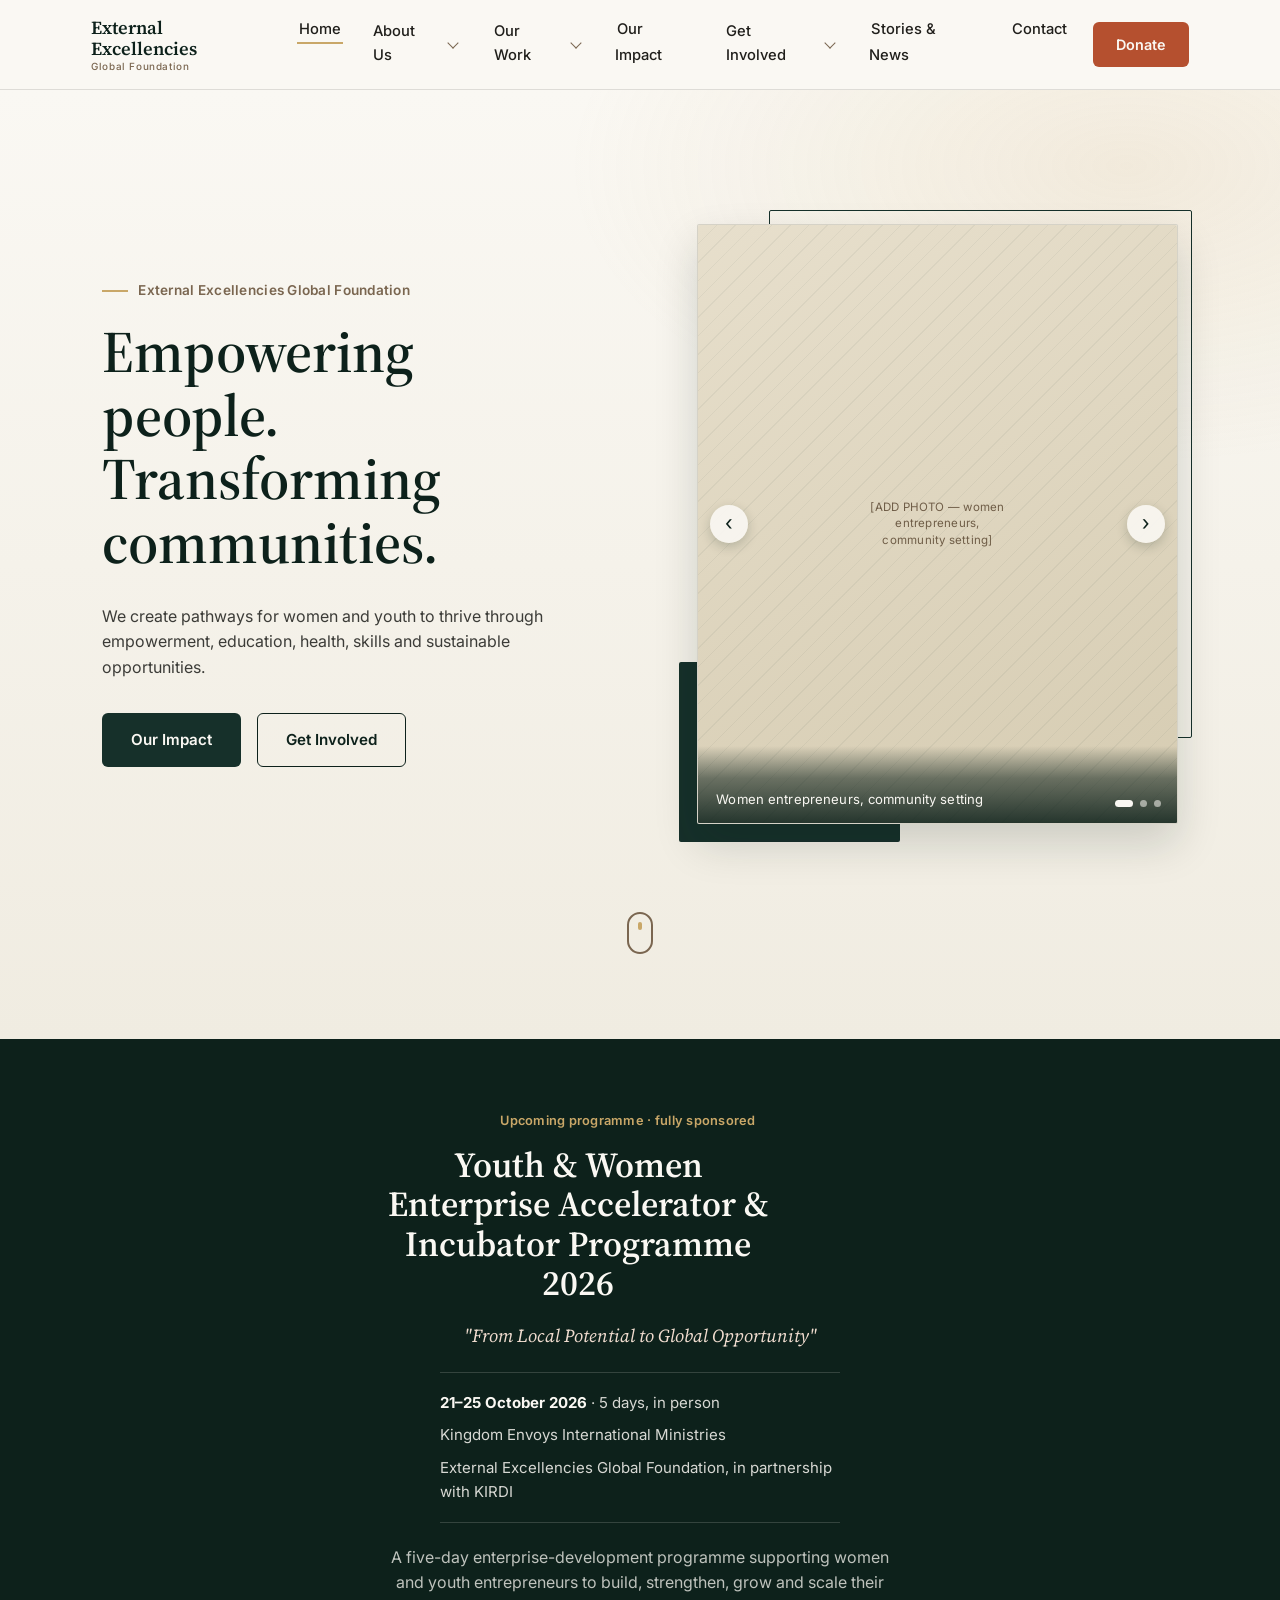
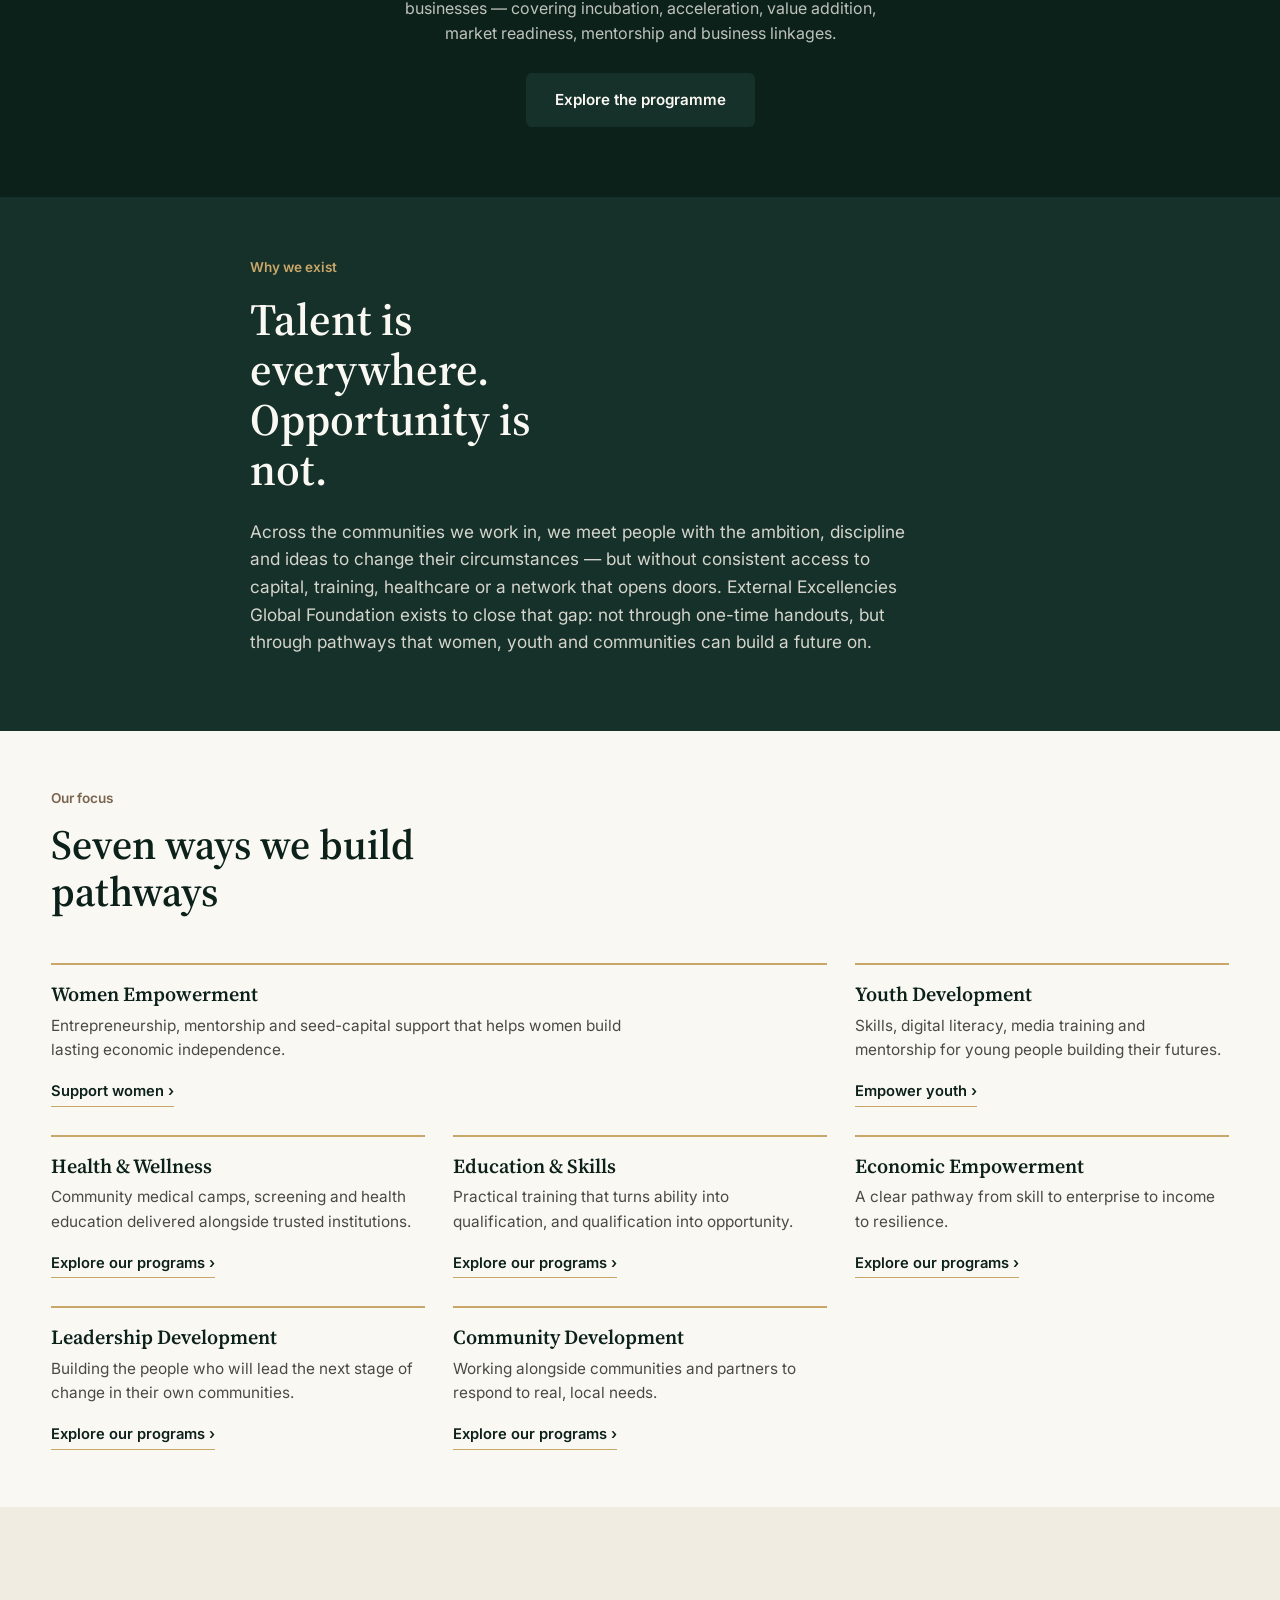
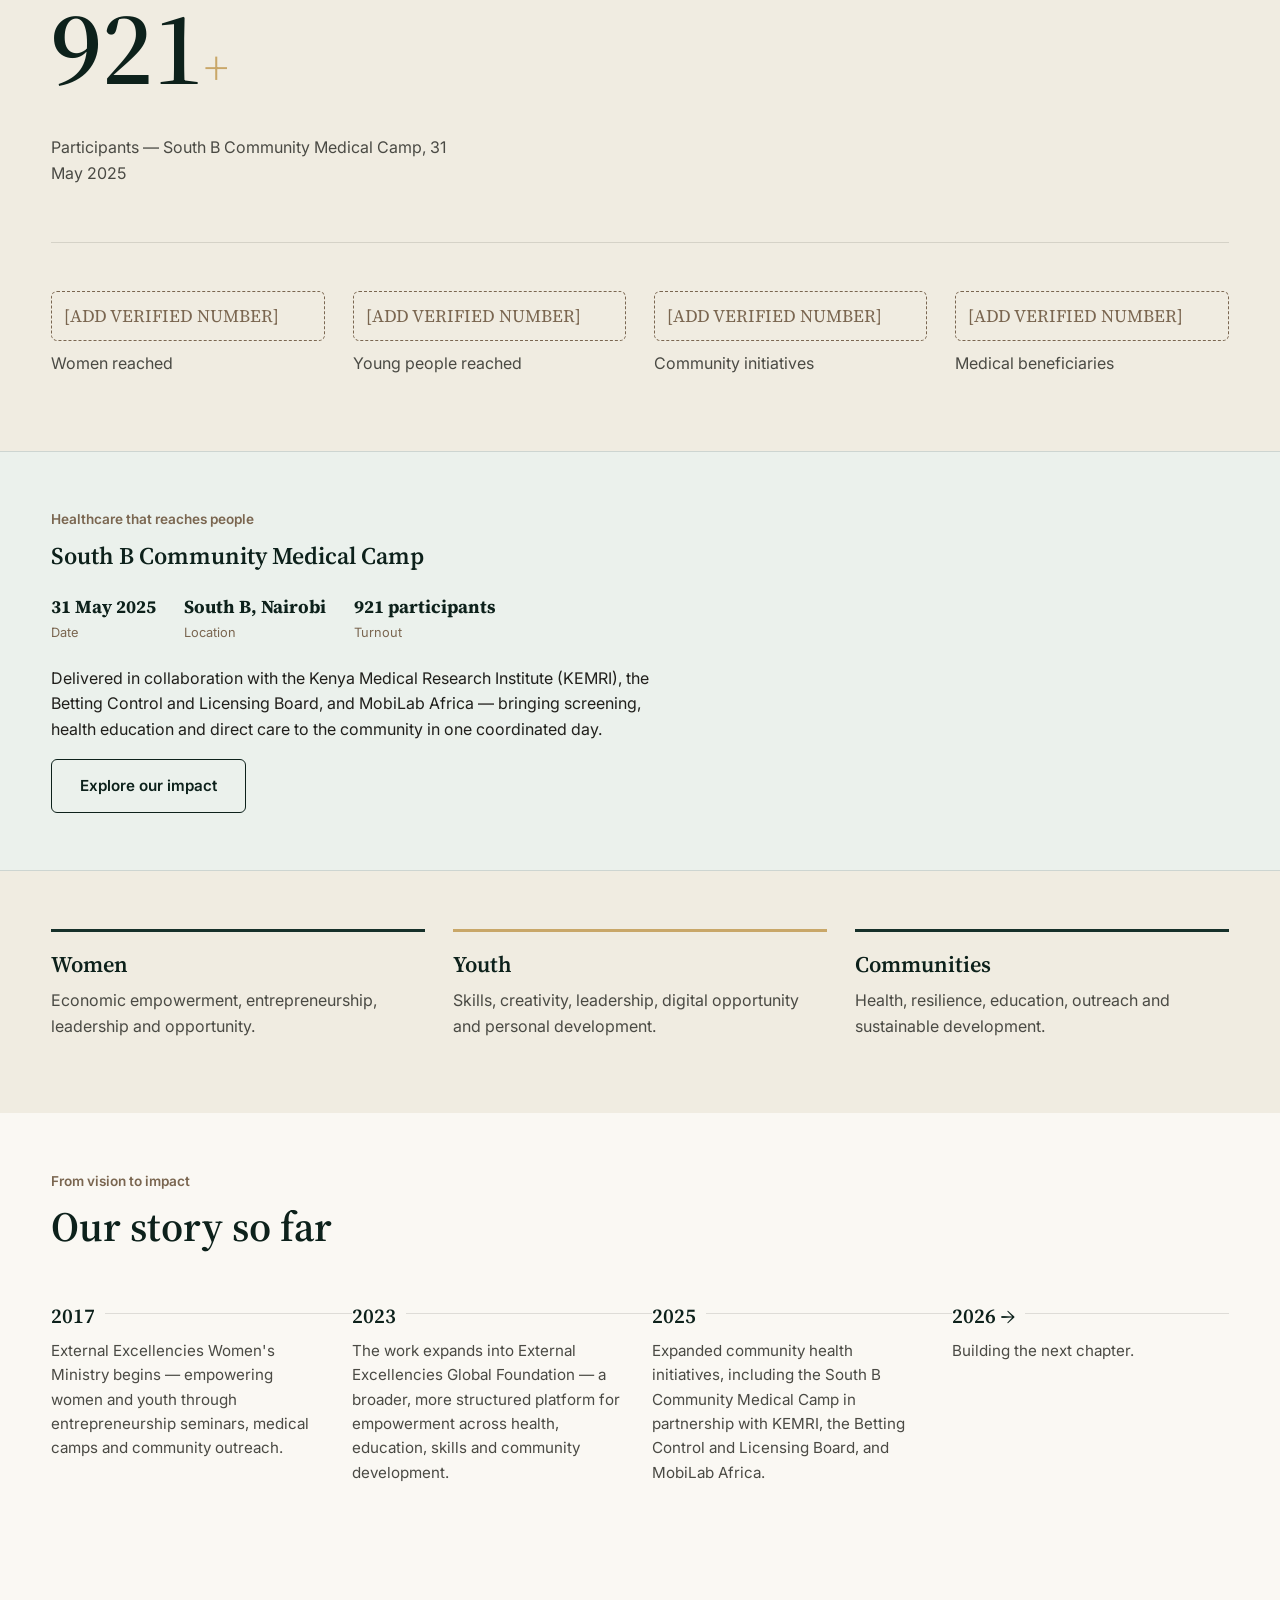
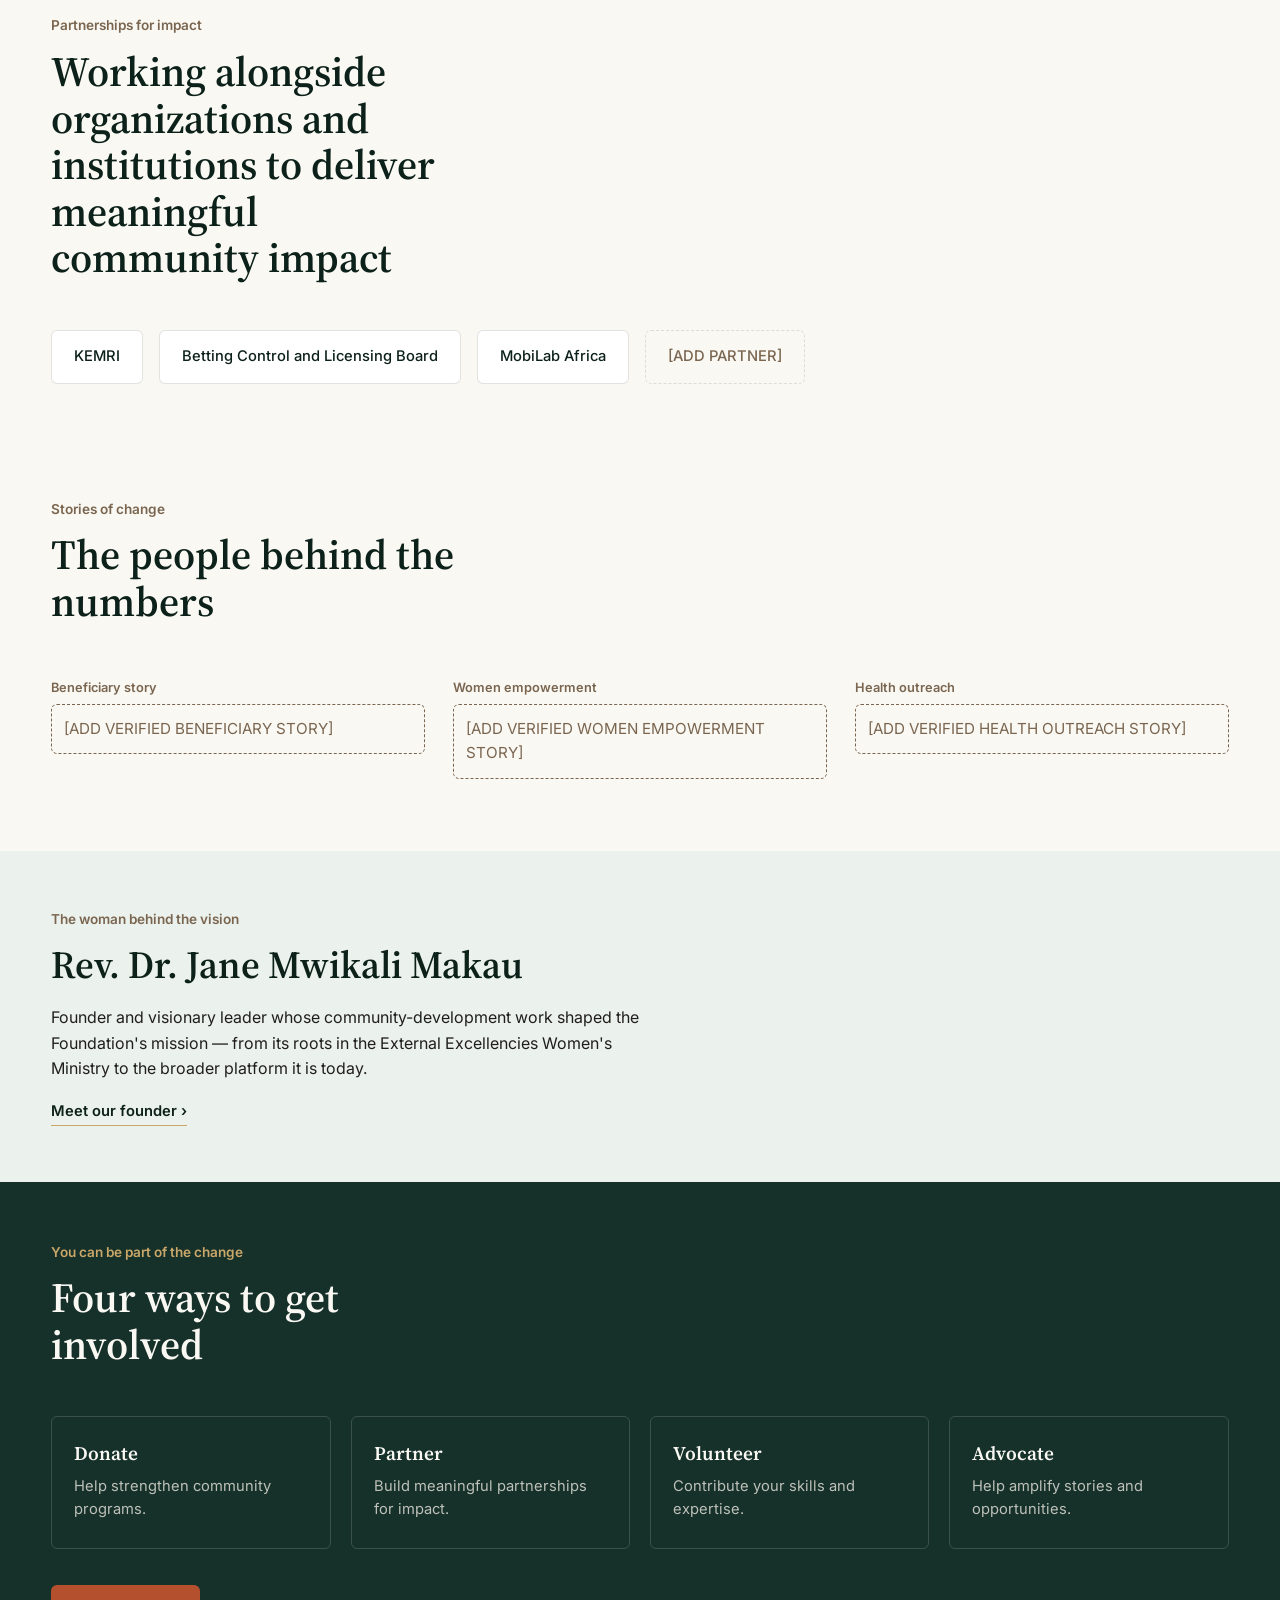
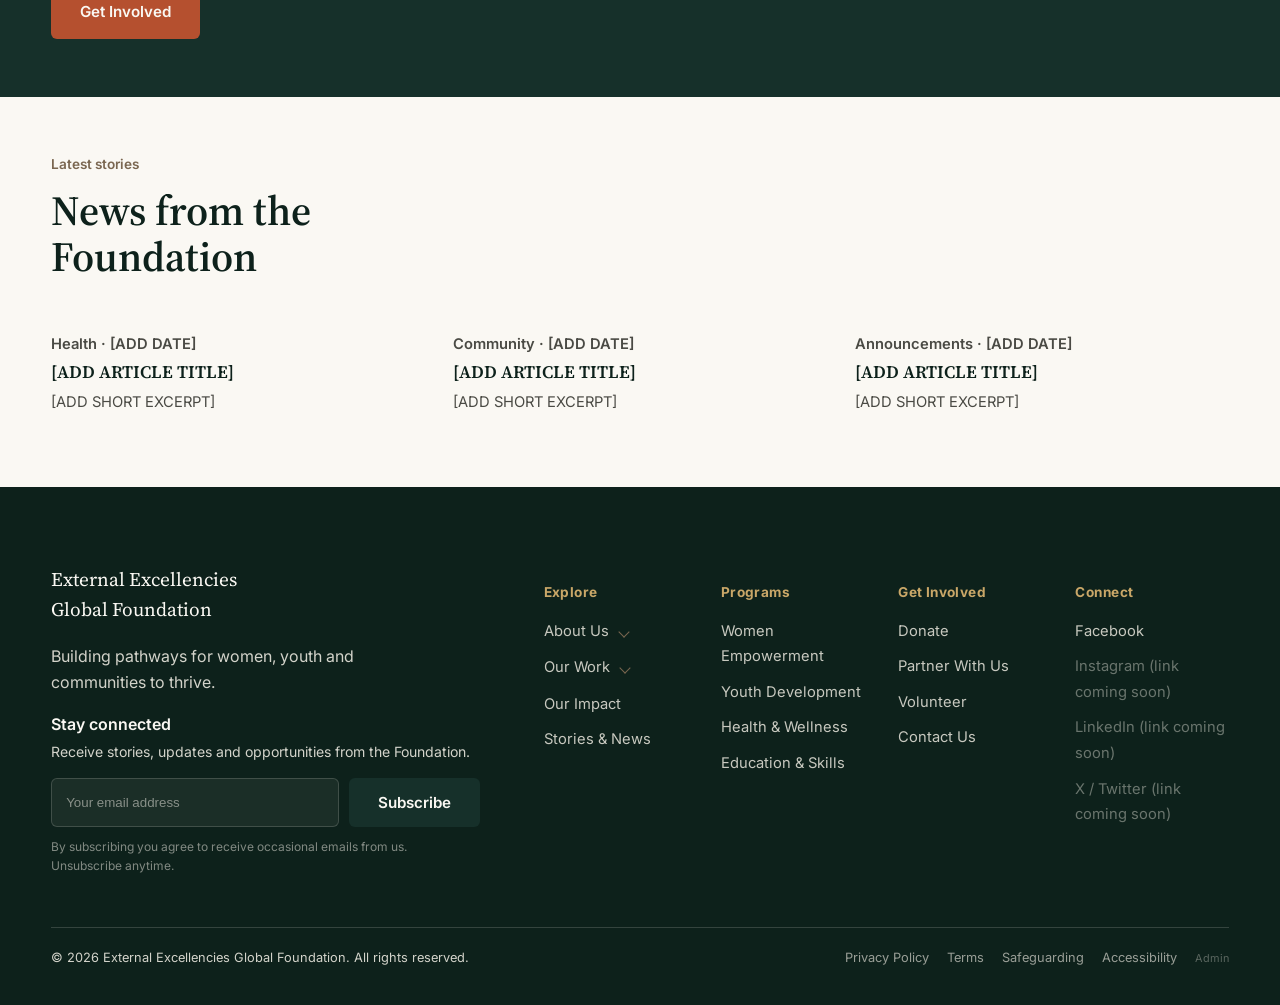
==== index.html @ 09fe23e2 "Add files via upload" ====
<!DOCTYPE html>
<html lang="en">
<head>
<meta charset="UTF-8">
<meta name="viewport" content="width=device-width, initial-scale=1.0">
<title>External Excellencies Global Foundation | Empowering Women, Youth &amp; Communities</title>
<meta name="description" content="External Excellencies Global Foundation creates pathways for women and youth to thrive through empowerment, education, health, skills and sustainable opportunities.">

<!-- Open Graph -->
<meta property="og:title" content="External Excellencies Global Foundation">
<meta property="og:description" content="Empowering women and youth. Transforming communities.">
<meta property="og:type" content="website">

<link rel="preconnect" href="https://fonts.googleapis.com">
<link rel="preconnect" href="https://fonts.gstatic.com" crossorigin>
<link href="https://fonts.googleapis.com/css2?family=Source+Serif+4:opsz,wght@8..60,400;8..60,500;8..60,600;8..60,700&family=Inter:wght@400;500;600&display=swap" rel="stylesheet">
<link rel="stylesheet" href="style.css">
</head>
<body>

<a class="skip-link" href="#main">Skip to content</a>

<!-- ============ HEADER ============ -->
<header class="site-header" id="site-header">
  <div class="header-inner">
    <a href="index.html" class="logo">External Excellencies<span>Global Foundation</span></a>

    <nav class="main-nav" id="main-nav" aria-label="Primary">
      <ul>
        <li><a href="index.html" class="active">Home</a></li>
        <li class="has-dropdown">
          <a href="about.html">About Us</a>
          <button class="dropdown-toggle" aria-expanded="false" aria-label="Show About Us submenu"><span></span></button>
          <ul class="dropdown-menu">
            <li><a href="about.html#story">Our Story</a></li>
            <li><a href="about.html#values">Our Values</a></li>
            <li><a href="about.html#founder">Meet the Founder</a></li>
          </ul>
        </li>
        <li class="has-dropdown">
          <a href="our-work.html">Our Work</a>
          <button class="dropdown-toggle" aria-expanded="false" aria-label="Show Our Work submenu"><span></span></button>
          <ul class="dropdown-menu">
            <li><a href="our-work.html#accelerator">Youth &amp; Women Accelerator 2026</a></li>
            <li><a href="our-work.html#women">Women's Empowerment</a></li>
            <li><a href="our-work.html#youth">Youth Development</a></li>
            <li><a href="our-work.html#health">Health</a></li>
            <li><a href="our-work.html#education">Education</a></li>
            <li><a href="our-work.html#economic">Economic Empowerment</a></li>
            <li><a href="our-work.html#leadership">Leadership</a></li>
            <li><a href="our-work.html#community">Community</a></li>
          </ul>
        </li>
        <li><a href="impact.html">Our Impact</a></li>
        <li class="has-dropdown">
          <a href="get-involved.html">Get Involved</a>
          <button class="dropdown-toggle" aria-expanded="false" aria-label="Show Get Involved submenu"><span></span></button>
          <ul class="dropdown-menu">
            <li><a href="get-involved.html#donate">Donate</a></li>
            <li><a href="get-involved.html#partner">Partner</a></li>
            <li><a href="get-involved.html#volunteer">Volunteer</a></li>
            <li><a href="get-involved.html#support-program">Support a Program</a></li>
            <li><a href="get-involved.html#advocate">Advocate</a></li>
          </ul>
        </li>
        <li><a href="stories.html">Stories &amp; News</a></li>
        <li><a href="contact.html">Contact</a></li>
      </ul>
    </nav>

    <div class="header-actions">
      <a href="get-involved.html#donate" class="btn btn-donate">Donate</a>
      <button class="nav-toggle" id="nav-toggle" aria-expanded="false" aria-controls="main-nav" aria-label="Open menu">
        <span></span><span></span><span></span>
      </button>
    </div>
  </div>
</header>

<main id="main">

  <!-- ============ HERO ============ -->
  <section class="hero">
    <div class="hero-inner">
      <div class="hero-copy">
        <p class="hero-kicker">External Excellencies Global Foundation</p>
        <h1>Empowering people.<br>Transforming communities.</h1>
        <p class="hero-lede">We create pathways for women and youth to thrive through empowerment, education, health, skills and sustainable opportunities.</p>
        <div class="hero-actions">
          <a href="impact.html" class="btn btn-primary">Our Impact</a>
          <a href="get-involved.html" class="btn btn-outline">Get Involved</a>
        </div>
      </div>
      <div class="hero-visual">
        <div class="hero-carousel" id="hero-carousel" aria-roledescription="carousel" aria-label="Photos from our work">
          <div class="hero-carousel-track" id="hero-carousel-track">
            <div class="hero-slide is-active">
              <div class="visual-block ph-photo" data-slot="slider-1">
                <span class="ph-label">[ADD PHOTO — women entrepreneurs, community setting]</span>
              </div>
              <p class="hero-slide-caption">Women entrepreneurs, community setting</p>
            </div>
            <div class="hero-slide">
              <div class="visual-block ph-photo" data-slot="slider-2">
                <span class="ph-label">[ADD PHOTO — youth skills training]</span>
              </div>
              <p class="hero-slide-caption">Youth skills training</p>
            </div>
            <div class="hero-slide">
              <div class="visual-block ph-photo" data-slot="slider-3">
                <span class="ph-label">[ADD PHOTO — health outreach]</span>
              </div>
              <p class="hero-slide-caption">Community health outreach</p>
            </div>
          </div>
          <button class="hero-carousel-nav prev" id="hero-prev" aria-label="Previous photo">&#8249;</button>
          <button class="hero-carousel-nav next" id="hero-next" aria-label="Next photo">&#8250;</button>
          <div class="hero-carousel-dots" id="hero-dots"></div>
        </div>
        <div class="visual-accent" aria-hidden="true"></div>
      </div>
    </div>
    <button class="scroll-cue" id="scroll-cue" aria-label="Scroll to next section">
      <span></span>
    </button>
  </section>

  <!-- ============ FEATURED UPCOMING PROGRAMME ============ -->
  <section class="featured-programme">
    <div class="featured-programme-inner">
      <div class="featured-programme-media ph-photo" data-slot="accelerator-hero"><span class="ph-label">[ADD OFFICIAL PROGRAMME GRAPHIC — Youth &amp; Women Enterprise Accelerator &amp; Incubator Programme 2026]</span></div>
      <div class="featured-programme-copy">
        <p class="featured-programme-tag">Upcoming programme &middot; fully sponsored</p>
        <h2>Youth &amp; Women Enterprise Accelerator &amp; Incubator Programme 2026</h2>
        <p class="featured-programme-line">"From Local Potential to Global Opportunity"</p>
        <ul class="featured-programme-facts">
          <li><strong>21–25 October 2026</strong> &middot; 5 days, in person</li>
          <li>Kingdom Envoys International Ministries</li>
          <li>External Excellencies Global Foundation, in partnership with KIRDI</li>
        </ul>
        <p>A five-day enterprise-development programme supporting women and youth entrepreneurs to build, strengthen, grow and scale their businesses — covering incubation, acceleration, value addition, market readiness, mentorship and business linkages.</p>
        <a href="our-work.html#accelerator" class="btn btn-primary">Explore the programme</a>
      </div>
    </div>
  </section>

  <!-- ============ BELIEF STATEMENT ============ -->
  <section class="belief wave-top">
    <div class="belief-inner">
      <p class="belief-eyebrow">Why we exist</p>
      <h2>Talent is everywhere. Opportunity is not.</h2>
      <p class="belief-body">Across the communities we work in, we meet people with the ambition, discipline and ideas to change their circumstances — but without consistent access to capital, training, healthcare or a network that opens doors. External Excellencies Global Foundation exists to close that gap: not through one-time handouts, but through pathways that women, youth and communities can build a future on.</p>
    </div>
  </section>

  <!-- ============ OUR FOCUS ============ -->
  <section class="focus" id="focus">
    <div class="section-head">
      <p class="section-eyebrow">Our focus</p>
      <h2>Seven ways we build pathways</h2>
    </div>

    <div class="focus-grid">
      <article class="focus-card focus-card--lg">
        <div class="focus-media ph-photo" data-slot="programme-women"><span class="ph-label">[ADD PHOTO]</span></div>
        <h3>Women Empowerment</h3>
        <p>Entrepreneurship, mentorship and seed-capital support that helps women build lasting economic independence.</p>
        <a href="our-work.html#women" class="focus-link">Support women <span>&rsaquo;</span></a>
      </article>

      <article class="focus-card">
        <div class="focus-media ph-photo" data-slot="programme-youth"><span class="ph-label">[ADD PHOTO]</span></div>
        <h3>Youth Development</h3>
        <p>Skills, digital literacy, media training and mentorship for young people building their futures.</p>
        <a href="our-work.html#youth" class="focus-link">Empower youth <span>&rsaquo;</span></a>
      </article>

      <article class="focus-card">
        <div class="focus-media ph-photo" data-slot="programme-health"><span class="ph-label">[ADD PHOTO]</span></div>
        <h3>Health &amp; Wellness</h3>
        <p>Community medical camps, screening and health education delivered alongside trusted institutions.</p>
        <a href="our-work.html#health" class="focus-link">Explore our programs <span>&rsaquo;</span></a>
      </article>

      <article class="focus-card">
        <div class="focus-media ph-photo" data-slot="programme-education"><span class="ph-label">[ADD PHOTO]</span></div>
        <h3>Education &amp; Skills</h3>
        <p>Practical training that turns ability into qualification, and qualification into opportunity.</p>
        <a href="our-work.html#education" class="focus-link">Explore our programs <span>&rsaquo;</span></a>
      </article>

      <article class="focus-card">
        <div class="focus-media ph-photo" data-slot="programme-economic"><span class="ph-label">[ADD PHOTO]</span></div>
        <h3>Economic Empowerment</h3>
        <p>A clear pathway from skill to enterprise to income to resilience.</p>
        <a href="our-work.html#economic" class="focus-link">Explore our programs <span>&rsaquo;</span></a>
      </article>

      <article class="focus-card">
        <div class="focus-media ph-photo" data-slot="programme-leadership"><span class="ph-label">[ADD PHOTO]</span></div>
        <h3>Leadership Development</h3>
        <p>Building the people who will lead the next stage of change in their own communities.</p>
        <a href="our-work.html#leadership" class="focus-link">Explore our programs <span>&rsaquo;</span></a>
      </article>

      <article class="focus-card">
        <div class="focus-media ph-photo" data-slot="programme-community"><span class="ph-label">[ADD PHOTO]</span></div>
        <h3>Community Development</h3>
        <p>Working alongside communities and partners to respond to real, local needs.</p>
        <a href="our-work.html#community" class="focus-link">Explore our programs <span>&rsaquo;</span></a>
      </article>
    </div>
  </section>

  <!-- ============ IMPACT AT A GLANCE ============ -->
  <section class="impact-glance">
    <div class="impact-inner">
      <div class="impact-stat impact-stat--verified">
        <span class="stat-number" data-count="921">0</span><span class="stat-plus">+</span>
        <p class="stat-label">Participants — South B Community Medical Camp, 31 May 2025</p>
      </div>
      <div class="impact-grid">
        <div class="impact-stat">
          <span class="stat-placeholder">[ADD VERIFIED NUMBER]</span>
          <p class="stat-label">Women reached</p>
        </div>
        <div class="impact-stat">
          <span class="stat-placeholder">[ADD VERIFIED NUMBER]</span>
          <p class="stat-label">Young people reached</p>
        </div>
        <div class="impact-stat">
          <span class="stat-placeholder">[ADD VERIFIED NUMBER]</span>
          <p class="stat-label">Community initiatives</p>
        </div>
        <div class="impact-stat">
          <span class="stat-placeholder">[ADD VERIFIED NUMBER]</span>
          <p class="stat-label">Medical beneficiaries</p>
        </div>
      </div>
    </div>
  </section>

  <!-- ============ HEALTHCARE FEATURE ============ -->
  <section class="health-feature">
    <div class="health-inner">
      <div class="health-media ph-photo" data-slot="feature-health"><span class="ph-label">[ADD PHOTO — South B medical camp]</span></div>
      <div class="health-copy">
        <p class="section-eyebrow">Healthcare that reaches people</p>
        <h2>South B Community Medical Camp</h2>
        <ul class="health-facts">
          <li><strong>31 May 2025</strong><span>Date</span></li>
          <li><strong>South B, Nairobi</strong><span>Location</span></li>
          <li><strong>921 participants</strong><span>Turnout</span></li>
        </ul>
        <p>Delivered in collaboration with the Kenya Medical Research Institute (KEMRI), the Betting Control and Licensing Board, and MobiLab Africa — bringing screening, health education and direct care to the community in one coordinated day.</p>
        <a href="impact.html" class="btn btn-outline">Explore our impact</a>
      </div>
    </div>
  </section>

  <!-- ============ WOMEN / YOUTH / COMMUNITIES ============ -->
  <section class="pillars">
    <div class="pillars-grid">
      <div class="pillar">
        <h3>Women</h3>
        <p>Economic empowerment, entrepreneurship, leadership and opportunity.</p>
      </div>
      <div class="pillar">
        <h3>Youth</h3>
        <p>Skills, creativity, leadership, digital opportunity and personal development.</p>
      </div>
      <div class="pillar">
        <h3>Communities</h3>
        <p>Health, resilience, education, outreach and sustainable development.</p>
      </div>
    </div>
  </section>

  <!-- ============ TIMELINE ============ -->
  <section class="timeline" id="timeline">
    <div class="section-head">
      <p class="section-eyebrow">From vision to impact</p>
      <h2>Our story so far</h2>
    </div>
    <ol class="timeline-list">
      <li>
        <span class="timeline-year">2017</span>
        <p>External Excellencies Women's Ministry begins — empowering women and youth through entrepreneurship seminars, medical camps and community outreach.</p>
      </li>
      <li>
        <span class="timeline-year">2023</span>
        <p>The work expands into External Excellencies Global Foundation — a broader, more structured platform for empowerment across health, education, skills and community development.</p>
      </li>
      <li>
        <span class="timeline-year">2025</span>
        <p>Expanded community health initiatives, including the South B Community Medical Camp in partnership with KEMRI, the Betting Control and Licensing Board, and MobiLab Africa.</p>
      </li>
      <li>
        <span class="timeline-year">2026 &rarr;</span>
        <p>Building the next chapter.</p>
      </li>
    </ol>
  </section>

  <!-- ============ PARTNERSHIPS ============ -->
  <section class="partners">
    <div class="section-head">
      <p class="section-eyebrow">Partnerships for impact</p>
      <h2>Working alongside organizations and institutions to deliver meaningful community impact</h2>
    </div>
    <div class="partners-row">
      <div class="partner-chip">KEMRI</div>
      <div class="partner-chip">Betting Control and Licensing Board</div>
      <div class="partner-chip">MobiLab Africa</div>
      <div class="partner-chip partner-chip--ghost">[ADD PARTNER]</div>
    </div>
  </section>

  <!-- ============ STORIES OF CHANGE ============ -->
  <section class="stories-of-change">
    <div class="section-head">
      <p class="section-eyebrow">Stories of change</p>
      <h2>The people behind the numbers</h2>
    </div>
    <div class="stories-grid">
      <article class="story-card">
        <div class="story-media ph-photo" data-slot="story-1"><span class="ph-label">[ADD PHOTO]</span></div>
        <p class="story-tag">Beneficiary story</p>
        <p class="story-placeholder">[ADD VERIFIED BENEFICIARY STORY]</p>
      </article>
      <article class="story-card">
        <div class="story-media ph-photo" data-slot="story-2"><span class="ph-label">[ADD PHOTO]</span></div>
        <p class="story-tag">Women empowerment</p>
        <p class="story-placeholder">[ADD VERIFIED WOMEN EMPOWERMENT STORY]</p>
      </article>
      <article class="story-card">
        <div class="story-media ph-photo" data-slot="story-3"><span class="ph-label">[ADD PHOTO]</span></div>
        <p class="story-tag">Health outreach</p>
        <p class="story-placeholder">[ADD VERIFIED HEALTH OUTREACH STORY]</p>
      </article>
    </div>
  </section>

  <!-- ============ FOUNDER ============ -->
  <section class="founder">
    <div class="founder-inner">
      <div class="founder-media ph-photo" data-slot="founder"><span class="ph-label">[ADD PHOTO — Rev. Dr. Jane Mwikali Makau]</span></div>
      <div class="founder-copy">
        <p class="section-eyebrow">The woman behind the vision</p>
        <h2>Rev. Dr. Jane Mwikali Makau</h2>
        <p>Founder and visionary leader whose community-development work shaped the Foundation's mission — from its roots in the External Excellencies Women's Ministry to the broader platform it is today.</p>
        <a href="about.html#founder" class="focus-link">Meet our founder <span>&rsaquo;</span></a>
      </div>
    </div>
  </section>

  <!-- ============ GET INVOLVED ============ -->
  <section class="get-involved wave-top">
    <div class="section-head section-head--light">
      <p class="section-eyebrow">You can be part of the change</p>
      <h2>Four ways to get involved</h2>
    </div>
    <div class="involved-grid">
      <a href="get-involved.html#donate" class="involved-card">
        <h3>Donate</h3>
        <p>Help strengthen community programs.</p>
      </a>
      <a href="get-involved.html#partner" class="involved-card">
        <h3>Partner</h3>
        <p>Build meaningful partnerships for impact.</p>
      </a>
      <a href="get-involved.html#volunteer" class="involved-card">
        <h3>Volunteer</h3>
        <p>Contribute your skills and expertise.</p>
      </a>
      <a href="get-involved.html#advocate" class="involved-card">
        <h3>Advocate</h3>
        <p>Help amplify stories and opportunities.</p>
      </a>
    </div>
    <div class="involved-cta">
      <a href="get-involved.html" class="btn btn-primary btn-on-dark">Get Involved</a>
    </div>
  </section>

  <!-- ============ LATEST STORIES ============ -->
  <section class="latest-stories">
    <div class="section-head">
      <p class="section-eyebrow">Latest stories</p>
      <h2>News from the Foundation</h2>
    </div>
    <div class="latest-grid">
      <article class="latest-card">
        <div class="latest-media ph-photo" data-slot="news-1"><span class="ph-label">[ADD PHOTO]</span></div>
        <p class="latest-meta">Health &middot; [ADD DATE]</p>
        <h3>[ADD ARTICLE TITLE]</h3>
        <p>[ADD SHORT EXCERPT]</p>
      </article>
      <article class="latest-card">
        <div class="latest-media ph-photo" data-slot="news-2"><span class="ph-label">[ADD PHOTO]</span></div>
        <p class="latest-meta">Community &middot; [ADD DATE]</p>
        <h3>[ADD ARTICLE TITLE]</h3>
        <p>[ADD SHORT EXCERPT]</p>
      </article>
      <article class="latest-card">
        <div class="latest-media ph-photo" data-slot="news-3"><span class="ph-label">[ADD PHOTO]</span></div>
        <p class="latest-meta">Announcements &middot; [ADD DATE]</p>
        <h3>[ADD ARTICLE TITLE]</h3>
        <p>[ADD SHORT EXCERPT]</p>
      </article>
    </div>
  </section>

</main>

<!-- ============ FOOTER ============ -->
<footer class="site-footer">
  <div class="footer-top">
    <div class="footer-brand">
      <p class="footer-name">External Excellencies<br>Global Foundation</p>
      <p class="footer-mission">Building pathways for women, youth and communities to thrive.</p>
      <form class="newsletter-form" action="#" method="post">
        <label for="newsletter-email">Stay connected</label>
        <p class="newsletter-sub">Receive stories, updates and opportunities from the Foundation.</p>
        <div class="newsletter-row">
          <input type="email" id="newsletter-email" name="email" placeholder="Your email address" required>
          <button type="submit" class="btn btn-primary">Subscribe</button>
        </div>
        <p class="newsletter-consent">By subscribing you agree to receive occasional emails from us. Unsubscribe anytime.</p>
      </form>
    </div>

    <div class="footer-cols">
      <div class="footer-col">
        <h4>Explore</h4>
        <ul>
          <li class="has-dropdown">
          <a href="about.html">About Us</a>
          <button class="dropdown-toggle" aria-expanded="false" aria-label="Show About Us submenu"><span></span></button>
          <ul class="dropdown-menu">
            <li><a href="about.html#story">Our Story</a></li>
            <li><a href="about.html#values">Our Values</a></li>
            <li><a href="about.html#founder">Meet the Founder</a></li>
          </ul>
        </li>
          <li class="has-dropdown">
          <a href="our-work.html">Our Work</a>
          <button class="dropdown-toggle" aria-expanded="false" aria-label="Show Our Work submenu"><span></span></button>
          <ul class="dropdown-menu">
            <li><a href="our-work.html#accelerator">Youth &amp; Women Accelerator 2026</a></li>
            <li><a href="our-work.html#women">Women's Empowerment</a></li>
            <li><a href="our-work.html#youth">Youth Development</a></li>
            <li><a href="our-work.html#health">Health</a></li>
            <li><a href="our-work.html#education">Education</a></li>
            <li><a href="our-work.html#economic">Economic Empowerment</a></li>
            <li><a href="our-work.html#leadership">Leadership</a></li>
            <li><a href="our-work.html#community">Community</a></li>
          </ul>
        </li>
          <li><a href="impact.html">Our Impact</a></li>
          <li><a href="stories.html">Stories &amp; News</a></li>
        </ul>
      </div>
      <div class="footer-col">
        <h4>Programs</h4>
        <ul>
          <li><a href="our-work.html#women">Women Empowerment</a></li>
          <li><a href="our-work.html#youth">Youth Development</a></li>
          <li><a href="our-work.html#health">Health &amp; Wellness</a></li>
          <li><a href="our-work.html#education">Education &amp; Skills</a></li>
        </ul>
      </div>
      <div class="footer-col">
        <h4>Get Involved</h4>
        <ul>
          <li><a href="get-involved.html#donate">Donate</a></li>
          <li><a href="get-involved.html#partner">Partner With Us</a></li>
          <li><a href="get-involved.html#volunteer">Volunteer</a></li>
          <li><a href="contact.html">Contact Us</a></li>
        </ul>
      </div>
      <div class="footer-col">
        <h4>Connect</h4>
        <ul class="footer-social">
          <li><a href="https://www.facebook.com/p/External-Excellencies-Global-Foundation-61575571245237/" target="_blank" rel="noopener">Facebook</a></li>
          <li><span class="social-soon">Instagram (link coming soon)</span></li>
          <li><span class="social-soon">LinkedIn (link coming soon)</span></li>
          <li><span class="social-soon">X / Twitter (link coming soon)</span></li>
        </ul>
      </div>
    </div>
  </div>

  <div class="footer-bottom">
    <p>&copy; <span id="year"></span> External Excellencies Global Foundation. All rights reserved.</p>
    <ul>
      <li><a href="privacy.html">Privacy Policy</a></li>
      <li><a href="terms.html">Terms</a></li>
      <li><a href="safeguarding.html">Safeguarding</a></li>
      <li><a href="accessibility.html">Accessibility</a></li>
      <li><a href="admin/" class="footer-admin-link">Admin</a></li>
    </ul>
  </div>
</footer>

<script src="main.js"></script>
<script src="site-images.js"></script>
</body>
</html>
---- style.css ----
/* =====================================================
   EXTERNAL EXCELLENCIES GLOBAL FOUNDATION — BRAND SYSTEM
   ===================================================== */

:root {
  /* Color — forest anchors the brand; clay is the warm counterweight so the
     palette doesn't collapse into one tan/yellow family; gold is now a thin
     metallic accent used sparingly, not a fill color. */
  --forest: #16302A;
  --forest-deep: #0D211B;
  --forest-mid: #234A40;
  --clay: #B5502F;
  --clay-deep: #8F3D22;
  --clay-soft: #F0DCCF;
  --forest-tint: #EBF1EC;
  --forest-tint-line: rgba(22, 48, 42, 0.14);
  --ivory: #FAF8F3;
  --ivory-soft: #F0ECE1;
  --gold: #C9A768;
  --sand: #7A6650;
  --charcoal: #201F1B;
  --line: rgba(32, 31, 27, 0.13);
  --line-on-dark: rgba(250, 248, 243, 0.16);

  /* Type */
  --font-display: "Source Serif 4", Georgia, "Times New Roman", serif;
  --font-body: "Inter", -apple-system, BlinkMacSystemFont, sans-serif;

  /* Layout */
  --max: 1200px;
  --gutter: clamp(20px, 4vw, 56px);
  --radius: 6px;
}

*, *::before, *::after { box-sizing: border-box; }

html { scroll-behavior: smooth; }
@media (prefers-reduced-motion: reduce) {
  html { scroll-behavior: auto; }
  * { animation-duration: 0.001ms !important; animation-iteration-count: 1 !important; transition-duration: 0.001ms !important; }
}

body {
  margin: 0;
  font-family: var(--font-body);
  color: var(--charcoal);
  background: var(--ivory);
  line-height: 1.6;
  -webkit-font-smoothing: antialiased;
}

h1, h2, h3 {
  font-family: var(--font-display);
  font-weight: 600;
  line-height: 1.12;
  margin: 0 0 0.5em;
  color: var(--forest-deep);
}

p { margin: 0 0 1em; max-width: 62ch; }

a { color: inherit; }

ul { list-style: none; margin: 0; padding: 0; }
ol { list-style: none; margin: 0; padding: 0; }

img, svg { max-width: 100%; display: block; }

button { font-family: inherit; cursor: pointer; }

.skip-link {
  position: absolute;
  left: -9999px;
  top: 0;
  background: var(--forest);
  color: var(--ivory);
  padding: 12px 20px;
  z-index: 200;
}
.skip-link:focus { left: 12px; top: 12px; }

:focus-visible {
  outline: 2px solid var(--gold);
  outline-offset: 3px;
}

/* ============ BUTTONS ============ */
.btn {
  display: inline-flex;
  align-items: center;
  justify-content: center;
  font-family: var(--font-body);
  font-size: 0.95rem;
  font-weight: 600;
  padding: 14px 28px;
  border-radius: var(--radius);
  text-decoration: none;
  border: 1px solid transparent;
  transition: background-color 0.2s ease, color 0.2s ease, border-color 0.2s ease;
  white-space: nowrap;
}
.btn-primary {
  background: var(--forest);
  color: var(--ivory);
}
.btn-primary:hover { background: var(--forest-deep); }
.btn-on-dark.btn-primary {
  background: var(--clay);
  color: var(--ivory);
}
.btn-on-dark.btn-primary:hover { background: var(--clay-deep); }
.btn-outline {
  background: transparent;
  color: var(--forest-deep);
  border-color: var(--forest-deep);
}
.btn-outline:hover { background: var(--forest-deep); color: var(--ivory); }
.btn-outline.btn-on-dark {
  color: var(--ivory);
  border-color: var(--line-on-dark);
}
.btn-outline.btn-on-dark:hover { background: rgba(250,248,243,0.1); border-color: var(--ivory); }
.btn-donate {
  background: var(--clay);
  color: var(--ivory);
  padding: 10px 22px;
  font-size: 0.9rem;
}
.btn-donate:hover { background: var(--clay-deep); }
.btn-gold {
  background: var(--gold);
  color: var(--forest-deep);
}
.btn-gold:hover { background: #b8965a; }

/* ============ PLACEHOLDER MEDIA ============ */
.ph-photo {
  background:
    repeating-linear-gradient(135deg, rgba(22,48,42,0.06) 0 2px, transparent 2px 14px),
    linear-gradient(160deg, #DFD5BC, #C9BFA2);
  display: flex;
  align-items: center;
  justify-content: center;
  text-align: center;
  border: 1px dashed var(--sand);
}
.ph-label {
  font-family: var(--font-body);
  font-size: 0.75rem;
  letter-spacing: 0.02em;
  color: var(--sand);
  padding: 12px;
  max-width: 22ch;
}
img.ph-photo {
  width: 100%;
  height: 100%;
  object-fit: cover;
  display: block;
  border: none;
}

/* ============ HEADER ============ */
.site-header {
  position: sticky;
  top: 0;
  z-index: 100;
  background: var(--ivory);
  border-bottom: 1px solid var(--line);
}
.header-inner {
  max-width: var(--max);
  margin: 0 auto;
  padding: 16px var(--gutter);
  display: flex;
  align-items: center;
  justify-content: space-between;
  gap: 24px;
}
.logo {
  font-family: var(--font-display);
  font-size: 1.15rem;
  font-weight: 600;
  text-decoration: none;
  color: var(--forest-deep);
  line-height: 1.15;
  display: block;
}
.logo span { display: block; font-size: 0.62rem; font-family: var(--font-body); font-weight: 500; color: var(--sand); letter-spacing: 0.06em; margin-top: 2px; }

.main-nav ul { display: flex; gap: 28px; }
.main-nav a {
  text-decoration: none;
  font-size: 0.92rem;
  font-weight: 500;
  color: var(--charcoal);
  padding: 4px 2px;
  border-bottom: 2px solid transparent;
}
.main-nav a:hover, .main-nav a.active { border-bottom-color: var(--gold); }

/* ============ NAV DROPDOWNS ============ */
.main-nav li.has-dropdown {
  position: relative;
  display: flex;
  align-items: center;
  gap: 2px;
}
.dropdown-toggle {
  display: inline-flex;
  align-items: center;
  justify-content: center;
  width: 22px;
  height: 22px;
  padding: 0;
  margin: 0;
  background: none;
  border: none;
  border-radius: 50%;
}
.dropdown-toggle span {
  width: 8px;
  height: 8px;
  border-right: 1.5px solid var(--sand);
  border-bottom: 1.5px solid var(--sand);
  transform: rotate(45deg);
  transition: transform 0.2s ease, border-color 0.2s ease;
  margin-top: -3px;
}
.dropdown-toggle:hover span { border-color: var(--forest-deep); }
.has-dropdown.is-open .dropdown-toggle span { transform: rotate(225deg); margin-top: 3px; }

.dropdown-menu {
  position: absolute;
  top: calc(100% + 14px);
  left: -4px;
  min-width: 230px;
  background: var(--ivory);
  border: 1px solid var(--line);
  border-radius: var(--radius);
  box-shadow: 0 14px 32px rgba(13, 33, 27, 0.14);
  padding: 8px;
  display: flex;
  flex-direction: column;
  gap: 2px;
  opacity: 0;
  visibility: hidden;
  transform: translateY(-6px);
  transition: opacity 0.16s ease, transform 0.16s ease, visibility 0.16s;
  z-index: 50;
}
.has-dropdown.is-open .dropdown-menu,
.has-dropdown:hover .dropdown-menu,
.has-dropdown:focus-within .dropdown-menu {
  opacity: 1;
  visibility: visible;
  transform: translateY(0);
}
.dropdown-menu a {
  display: block;
  padding: 9px 12px;
  border-radius: 4px;
  border-bottom: none !important;
  font-size: 0.88rem;
  color: var(--charcoal);
}
.dropdown-menu a:hover { background: var(--ivory-soft); color: var(--forest-deep); }

.header-actions { display: flex; align-items: center; gap: 14px; }

/* ============ IN-PAGE JUMP NAV ============
   Shared by any page with a "jump to section" bar (Our Work, Get Involved,
   Stories & News) — defined once here so it can't silently go unstyled on
   a page that forgets to load a page-specific stylesheet. */
.program-jump {
  position: sticky;
  top: 65px;
  z-index: 40;
  background: var(--ivory-soft);
  border-top: 1px solid var(--line);
  border-bottom: 1px solid var(--line);
  padding: 14px var(--gutter);
  overflow-x: auto;
}
.program-jump ul { max-width: var(--max); margin: 0 auto; display: flex; gap: 22px; white-space: nowrap; }
.program-jump a { text-decoration: none; font-size: 0.85rem; font-weight: 600; color: var(--sand); }
.program-jump a:hover { color: var(--forest-deep); }

/* ============ DARK BAND ============
   A recurring full-bleed forest-green anchor block, dropped into every
   page so green reads as a real, present color site-wide — not just a
   header stripe and a few thin accents. */
.dark-band {
  background: var(--forest-deep);
  color: var(--ivory);
  text-align: center;
}
.dark-band-inner { max-width: 720px; margin: 0 auto; }
.dark-band .section-eyebrow { color: var(--gold); font-size: 0.85rem; font-weight: 600; letter-spacing: 0.04em; margin-bottom: 14px; }
.dark-band h2 { color: var(--ivory); font-size: clamp(1.6rem, 3.4vw, 2.3rem); max-width: 26ch; margin-left: auto; margin-right: auto; }
.dark-band p { color: rgba(250, 248, 243, 0.78); font-size: 1.02rem; margin: 14px auto 0; max-width: 52ch; }
.dark-band .btn { margin-top: 26px; }

.nav-toggle {
  display: none;
  flex-direction: column;
  gap: 5px;
  background: none;
  border: none;
  padding: 6px;
}
.nav-toggle span { width: 22px; height: 2px; background: var(--forest-deep); }

/* ============ HERO ============ */
.hero {
  position: relative;
  background:
    radial-gradient(900px 480px at 88% 8%, rgba(201,167,104,0.16), transparent 62%),
    linear-gradient(180deg, var(--ivory) 0%, var(--ivory-soft) 100%);
  overflow: hidden;
}
.hero-inner {
  max-width: var(--max);
  margin: 0 auto;
  padding: clamp(40px, 6vw, 76px) var(--gutter) clamp(48px, 7vw, 88px);
  display: grid;
  grid-template-columns: 1.05fr 0.95fr;
  gap: clamp(32px, 5vw, 64px);
  align-items: center;
}
.hero-copy { min-width: 0; }
.hero-kicker {
  font-size: 0.85rem;
  font-weight: 600;
  color: var(--sand);
  letter-spacing: 0.02em;
  margin-bottom: 18px;
  display: flex;
  align-items: center;
  gap: 10px;
}
.hero-kicker::before {
  content: "";
  width: 26px;
  height: 2px;
  background: var(--gold);
  flex: none;
}
.hero-copy h1 {
  font-size: clamp(2.2rem, 4.6vw, 3.7rem);
  line-height: 1.08;
  max-width: 16ch;
  text-wrap: balance;
}
.hero-lede {
  font-size: clamp(1rem, 1.2vw, 1.15rem);
  color: #3c3c38;
  max-width: 46ch;
  margin-top: 20px;
}
.hero-actions { display: flex; gap: 16px; flex-wrap: wrap; margin-top: 32px; }

/* z-index:0 makes .hero-visual its own stacking context, so the decorative
   frame and accent (z-index:-1) sit behind the photo but IN FRONT of the
   hero background instead of disappearing underneath it. */
.hero-visual { position: relative; z-index: 0; min-width: 0; }
.hero-visual::before {
  content: "";
  position: absolute;
  width: 88%;
  height: 88%;
  top: -14px;
  right: -14px;
  z-index: -1;
  border: 1px solid var(--forest);
  border-radius: 2px;
}
.visual-block.ph-photo {
  aspect-ratio: 4 / 5;
  border-radius: 2px;
  border: 1px solid var(--line);
  box-shadow: 0 20px 44px rgba(13, 33, 27, 0.16);
}
.visual-accent {
  position: absolute;
  width: 46%;
  height: 30%;
  background: var(--forest);
  bottom: -18px;
  left: -18px;
  z-index: -1;
  border-radius: 2px;
}

/* ============ HERO CAROUSEL ============ */
.hero-carousel {
  position: relative;
  overflow: hidden;
  border: 1px solid var(--line);
  box-shadow: 0 20px 44px rgba(13, 33, 27, 0.16);
  border-radius: 2px;
  background: var(--ivory-soft);
}
.hero-carousel-track { position: relative; display: grid; }
/* All slides stack in one grid cell, so the carousel height is stable and
   the caption/dots can never be pushed onto the text beside them. */
.hero-slide {
  grid-area: 1 / 1;
  position: relative;
  opacity: 0;
  visibility: hidden;
  transition: opacity 0.5s ease;
}
.hero-slide.is-active { opacity: 1; visibility: visible; }
.hero-slide .visual-block.ph-photo,
.hero-slide img.ph-photo,
.hero-slide .has-photo > img {
  border: none;
  box-shadow: none;
  margin: 0;
  width: 100%;
  height: auto;
  aspect-ratio: 4 / 5;
  object-fit: cover;
}
.hero-slide img.ph-photo,
.hero-slide .has-photo > img { display: block; }
/* Caption is an overlay INSIDE the photo with a scrim, and reserves room on
   the right for the dots — the two can no longer overlap each other or the
   copy column. */
.hero-slide-caption {
  position: absolute;
  left: 0;
  right: 0;
  bottom: 0;
  margin: 0;
  padding: 44px 104px 14px 18px;
  font-size: 0.82rem;
  line-height: 1.4;
  color: var(--ivory);
  background: linear-gradient(180deg, rgba(13,33,27,0) 0%, rgba(13,33,27,0.55) 42%, rgba(13,33,27,0.88) 100%);
  letter-spacing: 0.01em;
  display: -webkit-box;
  -webkit-line-clamp: 2;
  -webkit-box-orient: vertical;
  overflow: hidden;
}
.hero-carousel-nav {
  position: absolute;
  top: 50%;
  transform: translateY(-50%);
  width: 38px;
  height: 38px;
  border: none;
  border-radius: 50%;
  background: rgba(250, 248, 243, 0.9);
  color: var(--forest-deep);
  font-size: 1.3rem;
  line-height: 1;
  display: flex;
  align-items: center;
  justify-content: center;
  box-shadow: 0 4px 12px rgba(13,33,27,0.2);
  transition: background 0.2s ease, transform 0.2s ease;
}
.hero-carousel-nav:hover { background: var(--ivory); }
.hero-carousel-nav.prev { left: 12px; }
.hero-carousel-nav.next { right: 12px; }
.hero-carousel-nav.prev:hover { transform: translateY(-50%) translateX(-2px); }
.hero-carousel-nav.next:hover { transform: translateY(-50%) translateX(2px); }
.hero-carousel-dots {
  position: absolute;
  bottom: 16px;
  right: 16px;
  left: auto;
  display: flex;
  justify-content: flex-end;
  gap: 7px;
}
.hero-carousel-dots button {
  width: 7px;
  height: 7px;
  border-radius: 50%;
  border: none;
  background: rgba(250, 248, 243, 0.55);
  padding: 0;
  transition: width 0.25s ease, background 0.25s ease;
}
.hero-carousel-dots button.is-active { background: var(--ivory); width: 18px; border-radius: 4px; }

.scroll-cue {
  display: block;
  margin: 0 auto 28px;
  width: 26px;
  height: 42px;
  border: 2px solid var(--sand);
  border-radius: 20px;
  position: relative;
  background: none;
}
.scroll-cue span {
  position: absolute;
  top: 8px;
  left: 50%;
  transform: translateX(-50%);
  width: 4px;
  height: 8px;
  background: var(--gold);
  border-radius: 2px;
  animation: cue 1.8s ease-in-out infinite;
}
@keyframes cue {
  0%, 100% { opacity: 1; top: 8px; }
  50% { opacity: 0.3; top: 18px; }
}

/* ============ SECTION SCAFFOLDING ============ */
section { padding: clamp(32px, 4.5vw, 60px) var(--gutter); }
.section-head { max-width: var(--max); margin: 0 auto 48px; }
.section-head h2 { font-size: clamp(1.8rem, 3.4vw, 2.6rem); max-width: 20ch; }
.section-eyebrow {
  font-size: 0.85rem;
  font-weight: 600;
  color: var(--sand);
  margin-bottom: 12px;
}
.section-head--light .section-eyebrow { color: var(--gold); }
.section-head--light h2 { color: var(--ivory); }

/* ============ WAVE DIVIDER ============
   Used on any full-bleed dark (forest) section to soften the hard seam
   against the ivory section above it — a small recurring graphic motif
   rather than a flat color join. */
.wave-top { position: relative; }
.wave-top::before {
  content: "";
  position: absolute;
  top: -1px;
  left: 0;
  width: 100%;
  height: clamp(28px, 4vw, 56px);
  background-image: url("data:image/svg+xml,%3Csvg xmlns='http://www.w3.org/2000/svg' viewBox='0 0 1200 60' preserveAspectRatio='none'%3E%3Cpath d='M0 60 C 200 0, 400 0, 600 30 C 800 60, 1000 60, 1200 15 L1200 0 L0 0 Z' fill='%2316302A'/%3E%3C/svg%3E");
  background-size: 100% 100%;
  transform: translateY(-1px);
}

/* ============ BELIEF ============ */
.belief { background: var(--forest); color: var(--ivory); }
.belief-inner { max-width: 780px; margin: 0 auto; }
.belief-eyebrow { color: var(--gold); font-size: 0.85rem; font-weight: 600; margin-bottom: 16px; }
.belief h2 { color: var(--ivory); font-size: clamp(1.9rem, 4vw, 2.8rem); max-width: 16ch; }
.belief-body { color: rgba(246,242,233,0.85); font-size: 1.08rem; max-width: 60ch; }

/* ============ FOCUS GRID ============ */
.focus-grid {
  max-width: var(--max);
  margin: 0 auto;
  display: grid;
  grid-template-columns: repeat(3, 1fr);
  gap: 28px;
}
.focus-card--lg { grid-column: span 2; }
.focus-media { aspect-ratio: 16/10; margin-bottom: 18px; border-radius: var(--radius); }
.focus-card--lg .focus-media { aspect-ratio: 21/9; }
.focus-card h3 { font-size: 1.25rem; margin-bottom: 8px; }
.focus-card p { font-size: 0.96rem; color: #4a4a44; }
.focus-link {
  display: inline-flex;
  align-items: center;
  gap: 4px;
  font-weight: 600;
  font-size: 0.92rem;
  text-decoration: none;
  color: var(--forest-deep);
  border-bottom: 1px solid var(--gold);
  padding-bottom: 2px;
}
.focus-link span { transition: transform 0.2s ease; }
.focus-link:hover span { transform: translateX(3px); }

/* ============ IMPACT AT A GLANCE ============ */
.impact-glance { background: var(--ivory-soft); }
.impact-inner { max-width: var(--max); margin: 0 auto; }
.impact-stat--verified {
  text-align: left;
  margin-bottom: 48px;
  padding-bottom: 40px;
  border-bottom: 1px solid var(--line);
}
.stat-number { font-family: var(--font-display); font-size: clamp(3.5rem, 9vw, 6.5rem); font-weight: 600; color: var(--forest-deep); }
.stat-plus { font-family: var(--font-display); font-size: clamp(2rem, 5vw, 3rem); color: var(--gold); }
.stat-label { font-size: 1rem; color: #4a4a44; max-width: 40ch; margin-top: 4px; }
.impact-grid {
  display: grid;
  grid-template-columns: repeat(4, 1fr);
  gap: 28px;
}
.impact-grid .stat-placeholder {
  display: block;
  font-family: var(--font-display);
  font-size: 1.1rem;
  color: var(--sand);
  border: 1px dashed var(--sand);
  padding: 10px 12px;
  border-radius: var(--radius);
  margin-bottom: 10px;
}

/* ============ HEALTH FEATURE ============ */
.health-feature { background: var(--forest-tint); border-top: 1px solid var(--forest-tint-line); border-bottom: 1px solid var(--forest-tint-line); }
.health-inner {
  max-width: var(--max);
  margin: 0 auto;
  display: grid;
  grid-template-columns: 1fr 1fr;
  gap: clamp(32px, 5vw, 64px);
  align-items: center;
}
.health-media { aspect-ratio: 4/3; border-radius: var(--radius); }
.health-facts { display: flex; gap: 28px; margin: 22px 0; flex-wrap: wrap; }
.health-facts li { display: flex; flex-direction: column; gap: 2px; }
.health-facts strong { font-family: var(--font-display); font-size: 1.15rem; color: var(--forest-deep); }
.health-facts span { font-size: 0.8rem; color: var(--sand); }

/* ============ PILLARS ============ */
.pillars { background: var(--ivory-soft); }
.pillars-grid {
  max-width: var(--max);
  margin: 0 auto;
  display: grid;
  grid-template-columns: repeat(3, 1fr);
  gap: 28px;
}
.pillar { border-top: 3px solid var(--forest); padding-top: 20px; }
.pillar:nth-child(even) { border-top-color: var(--gold); }
.pillar h3 { font-size: 1.4rem; }
.pillar p { color: #4a4a44; }

/* ============ TIMELINE ============ */
.timeline-list {
  max-width: var(--max);
  margin: 0 auto;
  display: grid;
  grid-template-columns: repeat(4, 1fr);
  gap: 24px;
  position: relative;
}
.timeline-list::before {
  content: "";
  position: absolute;
  top: 14px;
  left: 0;
  right: 0;
  height: 1px;
  background: var(--line);
}
.timeline-list li { position: relative; padding-top: 40px; }
.timeline-year {
  position: absolute;
  top: 0;
  left: 0;
  font-family: var(--font-display);
  font-size: 1.3rem;
  font-weight: 600;
  color: var(--forest-deep);
  background: var(--ivory);
  padding-right: 10px;
}
.timeline-list p { font-size: 0.95rem; color: #4a4a44; }

/* ============ PARTNERS ============ */
.partners-row {
  max-width: var(--max);
  margin: 0 auto;
  display: flex;
  gap: 16px;
  flex-wrap: wrap;
}
.partner-chip {
  border: 1px solid var(--line);
  border-radius: var(--radius);
  padding: 14px 22px;
  font-size: 0.92rem;
  font-weight: 500;
  color: var(--forest-deep);
  background: #fff;
}
.partner-chip--ghost { color: var(--sand); border-style: dashed; background: transparent; }

/* ============ STORIES OF CHANGE ============ */
.stories-grid {
  max-width: var(--max);
  margin: 0 auto;
  display: grid;
  grid-template-columns: repeat(3, 1fr);
  gap: 28px;
}
.story-media { aspect-ratio: 4/3; border-radius: var(--radius); margin-bottom: 16px; }
.story-tag { font-size: 0.8rem; font-weight: 600; color: var(--sand); margin-bottom: 6px; }
.story-placeholder { font-size: 0.95rem; color: var(--sand); border: 1px dashed var(--sand); padding: 12px; border-radius: var(--radius); }

/* ============ FOUNDER ============ */
.founder { background: var(--forest-tint); }
.founder-inner {
  max-width: var(--max);
  margin: 0 auto;
  display: grid;
  grid-template-columns: 0.8fr 1.2fr;
  gap: clamp(32px, 5vw, 64px);
  align-items: center;
}
.founder-media { aspect-ratio: 3/4; border-radius: var(--radius); }
.founder-copy h2 { font-size: clamp(1.8rem, 3.4vw, 2.4rem); }

/* ============ GET INVOLVED ============ */
.get-involved { background: var(--forest); color: var(--ivory); }
.involved-grid {
  max-width: var(--max);
  margin: 0 auto;
  display: grid;
  grid-template-columns: repeat(4, 1fr);
  gap: 20px;
}
.involved-card {
  display: block;
  text-decoration: none;
  color: var(--ivory);
  border: 1px solid var(--line-on-dark);
  border-radius: var(--radius);
  padding: 26px 22px;
  transition: border-color 0.2s ease, background-color 0.2s ease;
}
.involved-card:hover { border-color: var(--forest); background: rgba(22,48,42,0.28); }
.involved-card h3 { color: var(--ivory); font-size: 1.2rem; }
.involved-card p { color: rgba(246,242,233,0.75); font-size: 0.92rem; margin: 0; }
.involved-cta { max-width: var(--max); margin: 36px auto 0; }

/* ============ LATEST STORIES ============ */
.latest-grid {
  max-width: var(--max);
  margin: 0 auto;
  display: grid;
  grid-template-columns: repeat(3, 1fr);
  gap: 28px;
}
.latest-media { aspect-ratio: 16/10; border-radius: var(--radius); margin-bottom: 14px; }
.latest-meta { font-size: 0.8rem; color: var(--sand); font-weight: 600; margin-bottom: 6px; }
.latest-card h3 { font-size: 1.1rem; }
.latest-card p { font-size: 0.92rem; color: #4a4a44; }

/* ============ FOOTER ============ */
.site-footer { background: var(--forest-deep); color: rgba(246,242,233,0.85); padding: clamp(48px, 6vw, 80px) var(--gutter) 24px; }
.footer-top {
  max-width: var(--max);
  margin: 0 auto;
  display: grid;
  grid-template-columns: 1fr 1.6fr;
  gap: clamp(32px, 5vw, 64px);
  padding-bottom: 40px;
  border-bottom: 1px solid var(--line-on-dark);
}
.footer-name { font-family: var(--font-display); color: var(--ivory); font-size: 1.2rem; }
.footer-mission { max-width: 34ch; }
.newsletter-form label { display: block; font-weight: 600; color: var(--ivory); margin-bottom: 4px; }
.newsletter-sub { font-size: 0.88rem; margin-bottom: 14px; }
.newsletter-row { display: flex; gap: 10px; flex-wrap: wrap; }
.newsletter-row input {
  flex: 1;
  min-width: 180px;
  padding: 12px 14px;
  border-radius: var(--radius);
  border: 1px solid var(--line-on-dark);
  background: rgba(246,242,233,0.06);
  color: var(--ivory);
}
.newsletter-row input::placeholder { color: rgba(246,242,233,0.5); }
.newsletter-consent { font-size: 0.75rem; margin-top: 10px; color: rgba(246,242,233,0.5); }

.footer-cols { display: grid; grid-template-columns: repeat(4, 1fr); gap: 24px; }
.footer-col h4 { font-family: var(--font-body); font-size: 0.85rem; letter-spacing: 0.03em; color: var(--gold); margin-bottom: 14px; }
.footer-col ul { display: flex; flex-direction: column; gap: 10px; }
.footer-col a { text-decoration: none; font-size: 0.92rem; color: rgba(246,242,233,0.8); }
.footer-col a:hover { color: var(--ivory); }
.social-soon { font-size: 0.92rem; color: rgba(246,242,233,0.4); cursor: default; }

.footer-bottom {
  max-width: var(--max);
  margin: 20px auto 0;
  display: flex;
  justify-content: space-between;
  flex-wrap: wrap;
  gap: 12px;
  font-size: 0.8rem;
}
.footer-bottom ul { display: flex; gap: 18px; flex-wrap: wrap; }
.footer-bottom a { text-decoration: none; color: rgba(246,242,233,0.6); }

/* ============ RESPONSIVE ============ */
@media (max-width: 980px) {
  .hero-inner { grid-template-columns: 1fr; }
  .hero-visual { order: -1; max-width: 420px; }
  .focus-grid { grid-template-columns: repeat(2, 1fr); }
  .focus-card--lg { grid-column: span 2; }
  .health-inner, .founder-inner { grid-template-columns: 1fr; }
  .founder-media { max-width: 320px; }
  .impact-grid { grid-template-columns: repeat(2, 1fr); }
  .timeline-list { grid-template-columns: repeat(2, 1fr); }
  .involved-grid { grid-template-columns: repeat(2, 1fr); }
  .footer-top { grid-template-columns: 1fr; }
  .footer-cols { grid-template-columns: repeat(2, 1fr); }
}

@media (max-width: 640px) {
  .main-nav {
    position: fixed;
    inset: 0 0 0 auto;
    width: min(80vw, 320px);
    background: var(--ivory);
    transform: translateX(100%);
    transition: transform 0.25s ease;
    padding: 90px 28px 28px;
    box-shadow: -8px 0 24px rgba(0,0,0,0.08);
    overflow-y: auto;
  }
  .main-nav.is-open { transform: translateX(0); }
  .main-nav ul { flex-direction: column; gap: 4px; }
  .main-nav li { border-bottom: 1px solid var(--line); }
  .main-nav > ul > li:last-child { border-bottom: none; }
  .main-nav a { display: block; padding: 14px 2px; border-bottom: none !important; }
  .nav-toggle { display: flex; }
  .header-actions .btn-donate { padding: 9px 16px; font-size: 0.82rem; }

  .main-nav li.has-dropdown { flex-wrap: wrap; }
  .main-nav li.has-dropdown > a { flex: 1; }
  .dropdown-toggle { width: 44px; height: 44px; }
  .dropdown-menu {
    position: static;
    width: 100%;
    max-height: 0;
    opacity: 1;
    visibility: visible;
    transform: none;
    border: none;
    box-shadow: none;
    padding: 0;
    overflow: hidden;
    transition: max-height 0.22s ease, padding 0.22s ease;
  }
  .has-dropdown.is-open .dropdown-menu { max-height: 400px; padding: 0 0 10px 14px; }
  .dropdown-menu a { padding: 11px 12px; font-size: 0.9rem; }

  .focus-grid, .stories-grid, .latest-grid { grid-template-columns: 1fr; }
  .focus-card--lg { grid-column: span 1; }
  .pillars-grid { grid-template-columns: 1fr; }
  .timeline-list { grid-template-columns: 1fr; }
  .timeline-list::before { display: none; }
  .involved-grid { grid-template-columns: 1fr; }
  .footer-cols { grid-template-columns: 1fr 1fr; }
  .impact-grid { grid-template-columns: 1fr 1fr; }
}

/* ============================================================
   REFINEMENTS — Sept 2026 pass
   Fixes: nav overlap at tablet widths, hero stacking on mobile,
   plus restrained visual polish (depth, focus, placeholders).
   ============================================================ */

/* --- Tablet nav ---------------------------------------------------------
   The old build only switched to the hamburger at 640px, so between roughly
   700px and 980px seven nav items + the Donate button ran into the logo.
   The menu panel now takes over at 1024px, where the row actually runs out. */
@media (max-width: 1024px) {
  .main-nav {
    position: fixed;
    inset: 0 0 0 auto;
    width: min(80vw, 340px);
    background: var(--ivory);
    transform: translateX(100%);
    transition: transform 0.25s ease;
    padding: 90px 28px 28px;
    box-shadow: -8px 0 24px rgba(0,0,0,0.08);
    overflow-y: auto;
    z-index: 120;
  }
  .main-nav.is-open { transform: translateX(0); }
  .main-nav ul { flex-direction: column; gap: 4px; }
  .main-nav li { border-bottom: 1px solid var(--line); }
  .main-nav > ul > li:last-child { border-bottom: none; }
  .main-nav a { display: block; padding: 14px 2px; border-bottom: none !important; }
  .nav-toggle { display: flex; }

  .main-nav li.has-dropdown { flex-wrap: wrap; }
  .main-nav li.has-dropdown > a { flex: 1; }
  .dropdown-toggle { width: 44px; height: 44px; }
  .dropdown-menu {
    position: static;
    width: 100%;
    max-height: 0;
    opacity: 1;
    visibility: visible;
    transform: none;
    border: none;
    box-shadow: none;
    padding: 0;
    overflow: hidden;
    transition: max-height 0.22s ease, padding 0.22s ease;
  }
  .has-dropdown.is-open .dropdown-menu { max-height: 420px; padding: 0 0 10px 14px; }
  .dropdown-menu a { padding: 11px 12px; font-size: 0.9rem; }
}

/* Dim the page behind the open menu panel so the two never read as one layer */
.nav-scrim {
  position: fixed;
  inset: 0;
  background: rgba(13, 33, 27, 0.42);
  opacity: 0;
  pointer-events: none;
  transition: opacity 0.25s ease;
  z-index: 110;
}
body.nav-open .nav-scrim { opacity: 1; pointer-events: auto; }
body.nav-open { overflow: hidden; }

/* --- Hero on small screens ---------------------------------------------
   Centre the photo when it stacks above the copy, and drop the decorative
   accent that used to poke out under the headline. */
@media (max-width: 980px) {
  /* width:100% matters — with only `margin-inline:auto` the grid item stops
     stretching and collapses to the width of its placeholder text. */
  .hero-visual { width: 100%; max-width: 420px; margin-inline: auto; }
  .hero-copy { text-align: left; }
  .hero-copy h1 { max-width: 20ch; }
}
@media (max-width: 640px) {
  .hero-visual::before,
  .visual-accent { display: none; }
  .hero-slide-caption { padding: 40px 92px 12px 14px; font-size: 0.76rem; }
  .hero-carousel-nav { width: 34px; height: 34px; }
  .scroll-cue { display: none; }
}

/* --- Placeholders ------------------------------------------------------
   Until real photography lands, an empty slot should look like a considered
   part of the design rather than a broken image. */
.ph-photo {
  position: relative;
  border: 1px solid var(--forest-tint-line);
  background:
    repeating-linear-gradient(135deg, rgba(22,48,42,0.05) 0 1px, transparent 1px 13px),
    linear-gradient(160deg, #E7DFCC 0%, #D6CCB2 100%);
}
.ph-label {
  font-size: 0.72rem;
  line-height: 1.45;
  color: #6f5d47;
  max-width: 24ch;
}

/* --- Depth and interaction --------------------------------------------- */
.focus-card,
.involved-card,
.story-card {
  transition: transform 0.25s ease, box-shadow 0.25s ease;
}
.focus-card:hover,
.involved-card:hover,
.story-card:hover {
  transform: translateY(-3px);
}
.btn { transition: background 0.2s ease, color 0.2s ease, border-color 0.2s ease; }

/* Keyboard focus that is visible on both the ivory and forest backgrounds */
a:focus-visible,
button:focus-visible,
summary:focus-visible,
input:focus-visible,
textarea:focus-visible,
select:focus-visible {
  outline: 2px solid var(--gold);
  outline-offset: 3px;
  border-radius: 2px;
}

/* --- Long-word safety --------------------------------------------------
   Stops long project titles and URLs from pushing a card wider than its
   column, which is the other way text ends up sitting on top of an image. */
h1, h2, h3, h4, p, li, summary, td, th { overflow-wrap: break-word; }

@media (prefers-reduced-motion: reduce) {
  .focus-card:hover,
  .involved-card:hover,
  .story-card:hover { transform: none; }
  .hero-slide { transition: none; }
}

/* --- Uploaded photos (filled from the /admin dashboard) ----------------- */
.has-photo { overflow: hidden; border: none; display: block; }
.has-photo > img { display: block; width: 100%; height: 100%; object-fit: cover; }
.slot-caption {
  font-size: 0.78rem;
  color: var(--sand);
  margin-top: 8px;
  line-height: 1.5;
  max-width: 48ch;
}

/* The closed menu panel sits off the right edge, which on very narrow phones
   added a sideways scrollbar to the whole page. `clip` removes that without
   turning <html> into a scroll container, so the sticky header still works.
   visibility also keeps the closed menu's links out of the tab order. */
html { overflow-x: clip; }
@media (max-width: 1024px) {
  .main-nav { visibility: hidden; transition: transform 0.25s ease, visibility 0s linear 0.25s; }
  .main-nav.is-open { visibility: visible; transition: transform 0.25s ease, visibility 0s; }
}

/* ============================================================
   REMOVED PHOTO FRAMES — how the page closes the gap
   ------------------------------------------------------------
   When a frame is deleted (because no photo was uploaded for it),
   site-images.js adds .media-removed to the band around it. These
   rules turn a two-column band back into one readable column
   instead of leaving half the row empty.
   ============================================================ */

/* Two-column bands: text takes the full width, and gets a comfortable
   measure rather than stretching to a 1200px line. */
.health-inner.media-removed,
.founder-inner.media-removed,
.founder-full-inner.media-removed,
.program-inner.media-removed {
  grid-template-columns: 1fr;
}
.health-inner.media-removed > *,
.founder-inner.media-removed > *,
.founder-full-inner.media-removed > *,
.program-inner.media-removed > * {
  max-width: 68ch;
}

/* Cards that were photo-on-top: the heading now leads, so it needs the
   breathing room the photo used to provide. */
.focus-card.media-removed,
.story-card.media-removed,
.impact-story-card.media-removed,
.latest-card.media-removed {
  padding-top: 4px;
}
.focus-card.media-removed { border-top: 2px solid var(--gold); padding-top: 18px; }
.story-card.media-removed h3,
.impact-story-card.media-removed h3,
.latest-card.media-removed h3 { margin-top: 0; }

/* Project photo groups size themselves to however many photos there are,
   so one photo reads as a deliberate single image and two read as a pair,
   instead of a three-across grid with holes in it. */
.project-gallery[data-count="1"] { grid-template-columns: minmax(0, 60%); }
.project-gallery[data-count="2"] { grid-template-columns: repeat(2, 1fr); }
.project-gallery[data-count="4"] { grid-template-columns: repeat(2, 1fr); }
.project-gallery[data-count="5"],
.project-gallery[data-count="6"] { grid-template-columns: repeat(3, 1fr); }
@media (max-width: 640px) {
  .project-gallery[data-count] { grid-template-columns: 1fr 1fr; }
  .project-gallery[data-count="1"] { grid-template-columns: 1fr; }
}

/* Uploaded photos fill their frame whatever shape it was cut to. */
.has-photo { overflow: hidden; border: none; }
.slot-img { display: block; width: 100%; height: 100%; object-fit: cover; }

/* Frames are hidden until the loader has decided their fate, so a removed
   frame never flashes on screen before it disappears. The slider is exempt
   — it always has frames. */
html:not(.photos-ready) .ph-photo:not(.hero-carousel .ph-photo) { visibility: hidden; }

/* A photo and its caption are one block, so a caption can never land in the
   next grid cell and push a two-column row out of alignment. */
.slot-figure { margin: 0; min-width: 0; display: block; }
.slot-figure > .slot-caption { margin-top: 8px; }

/* Admin link in the footer — small and out of the way on purpose */
.footer-admin-link {
  opacity: 0.55;
  font-size: 0.85em;
}
.footer-admin-link:hover { opacity: 1; }

/* ============ FEATURED UPCOMING PROGRAMME (homepage) ============ */
.featured-programme { background: var(--forest-deep); padding: clamp(40px, 6vw, 72px) var(--gutter); }
.featured-programme-inner {
  max-width: var(--max);
  margin: 0 auto;
  display: grid;
  grid-template-columns: 0.85fr 1.15fr;
  gap: clamp(28px, 4vw, 56px);
  align-items: center;
}
.featured-programme-media { aspect-ratio: 4/5; border-radius: var(--radius); border-color: var(--line-on-dark); }
.featured-programme-tag {
  font-size: 0.8rem; font-weight: 600; color: var(--gold);
  letter-spacing: 0.02em; margin-bottom: 14px;
}
.featured-programme-copy h2 { color: var(--ivory); font-size: clamp(1.6rem, 3vw, 2.2rem); max-width: 22ch; }
.featured-programme-line { font-family: var(--font-display); font-style: italic; color: var(--clay-soft); font-size: 1.15rem; margin-top: 10px; }
.featured-programme-facts {
  margin: 22px 0; padding: 18px 0; border-top: 1px solid var(--line-on-dark);
  border-bottom: 1px solid var(--line-on-dark); display: flex; flex-direction: column; gap: 8px;
}
.featured-programme-facts li { color: rgba(250,248,243,0.85); font-size: 0.94rem; list-style: none; }
.featured-programme-facts strong { color: var(--ivory); }
.featured-programme-copy > p:not([class]) { color: rgba(250,248,243,0.75); max-width: 52ch; margin-bottom: 26px; }

@media (max-width: 980px) {
  .featured-programme-inner { grid-template-columns: 1fr; }
  .featured-programme-media { max-width: 380px; margin: 0 auto; }
}

/* Featured programme banner and Accelerator hero, with their graphic removed */
.featured-programme-inner.media-removed,
.prog-hero-inner.media-removed { grid-template-columns: 1fr; text-align: center; }
.featured-programme-inner.media-removed .featured-programme-copy,
.prog-hero-inner.media-removed .prog-hero-copy { max-width: 60ch; margin: 0 auto; }
.featured-programme-inner.media-removed .featured-programme-facts,
.prog-hero-inner.media-removed .prog-hero-facts { text-align: left; max-width: 40ch; margin-left: auto; margin-right: auto; }
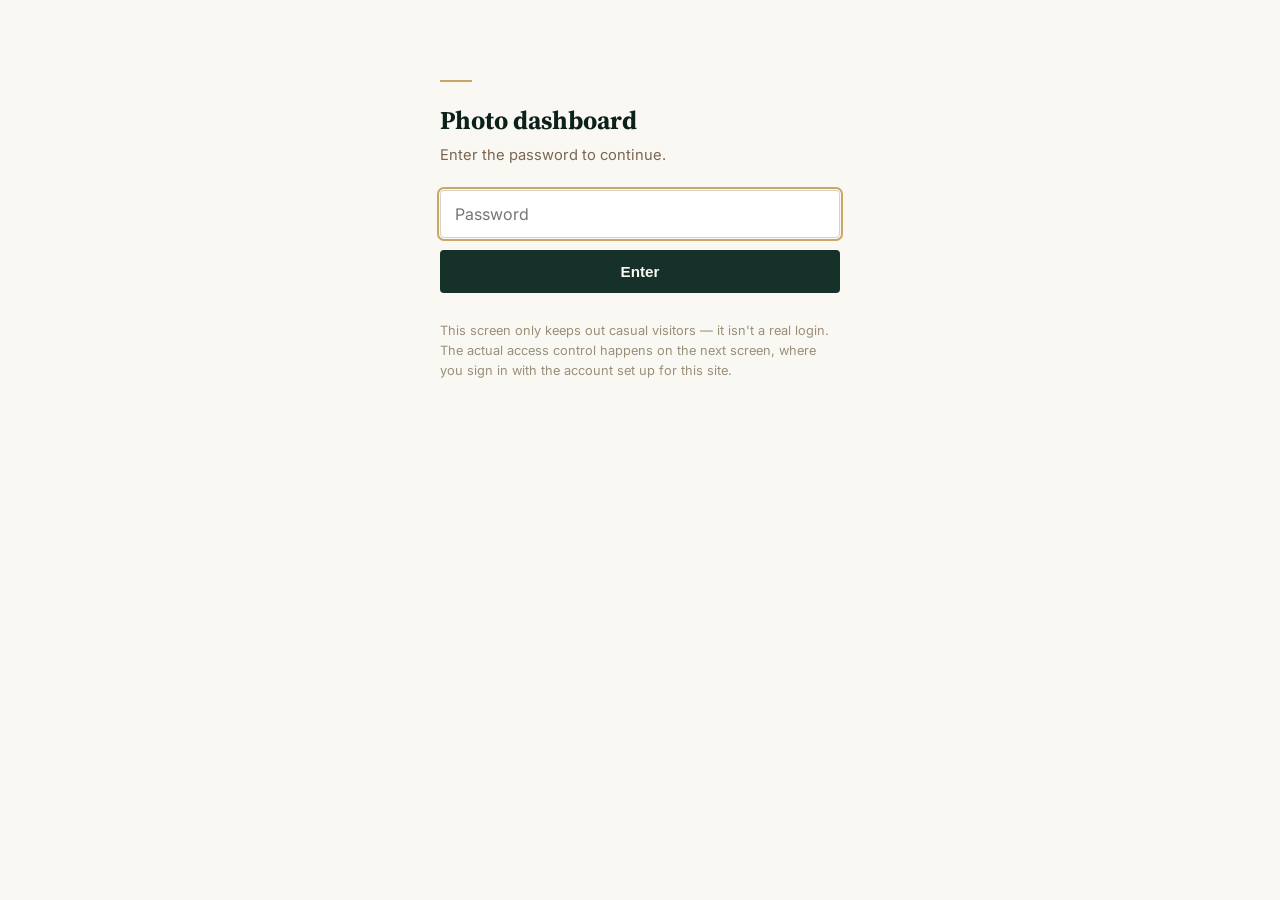
==== commit bf1ff01c: "Add files via upload" ====
--- a/index.html
+++ b/index.html
@@ -1,509 +1,136 @@
-<!DOCTYPE html>
+<!doctype html>
 <html lang="en">
 <head>
-<meta charset="UTF-8">
-<meta name="viewport" content="width=device-width, initial-scale=1.0">
-<title>External Excellencies Global Foundation | Empowering Women, Youth &amp; Communities</title>
-<meta name="description" content="External Excellencies Global Foundation creates pathways for women and youth to thrive through empowerment, education, health, skills and sustainable opportunities.">
-
-<!-- Open Graph -->
-<meta property="og:title" content="External Excellencies Global Foundation">
-<meta property="og:description" content="Empowering women and youth. Transforming communities.">
-<meta property="og:type" content="website">
-
+<meta charset="utf-8" />
+<meta name="viewport" content="width=device-width, initial-scale=1" />
+<meta name="robots" content="noindex, nofollow" />
+<title>Photo dashboard — External Excellencies Global Foundation</title>
 <link rel="preconnect" href="https://fonts.googleapis.com">
 <link rel="preconnect" href="https://fonts.gstatic.com" crossorigin>
-<link href="https://fonts.googleapis.com/css2?family=Source+Serif+4:opsz,wght@8..60,400;8..60,500;8..60,600;8..60,700&family=Inter:wght@400;500;600&display=swap" rel="stylesheet">
-<link rel="stylesheet" href="style.css">
+<link href="https://fonts.googleapis.com/css2?family=Source+Serif+4:opsz,wght@8..60,600&family=Inter:wght@400;500;600&display=swap" rel="stylesheet">
+<style>
+  :root { --forest:#16302A; --forest-deep:#0D211B; --ivory:#FAF8F3; --gold:#C9A768; --sand:#7A6650; --clay:#B5502F; }
+  body { margin:0; font-family:"Inter",-apple-system,BlinkMacSystemFont,sans-serif; background:var(--ivory); color:#201F1B; }
+  .rule { height:2px; width:32px; background:var(--gold); margin-bottom:20px; }
+
+  /* ---------- password gate ---------- */
+  #gate { max-width:400px; margin:0 auto; padding:80px 24px; }
+  #gate h1 { font-family:"Source Serif 4",Georgia,serif; font-size:1.6rem; color:var(--forest-deep); margin:0 0 6px; }
+  #gate p { color:var(--sand); font-size:0.92rem; line-height:1.6; margin:0 0 22px; }
+  #gate input {
+    width:100%; box-sizing:border-box; padding:13px 14px; font-size:1rem;
+    border:1px solid #d9d2c2; border-radius:4px; margin-bottom:12px; font-family:inherit;
+  }
+  #gate input:focus { outline:2px solid var(--gold); outline-offset:1px; }
+  #gate button {
+    width:100%; padding:13px 14px; font-size:0.95rem; font-weight:600;
+    background:var(--forest); color:var(--ivory); border:none; border-radius:4px; cursor:pointer;
+  }
+  #gate button:hover { background:var(--forest-deep); }
+  #gate .err { color:var(--clay); font-size:0.88rem; margin-top:10px; display:none; }
+  #gate .note { margin-top:28px; font-size:0.8rem; color:#9a8f79; line-height:1.6; }
+
+  /* ---------- loading state, shown after the gate ---------- */
+  #boot { max-width:620px; margin:0 auto; padding:64px 24px; display:none; }
+  #boot h1 { font-family:"Source Serif 4",Georgia,serif; font-size:1.7rem; color:var(--forest-deep); margin:0 0 6px; }
+  #boot .sub { color:var(--sand); font-size:0.95rem; margin:0 0 28px; }
+  #boot ol { padding-left:20px; line-height:1.7; font-size:0.95rem; }
+  #boot li { margin-bottom:8px; }
+  #boot code { background:#EFEADF; padding:2px 6px; border-radius:3px; font-size:0.85em; }
+  .spinner { display:inline-block; width:14px; height:14px; border:2px solid #d9d2c2; border-top-color:var(--forest); border-radius:50%; animation:spin .8s linear infinite; vertical-align:-2px; margin-right:8px; }
+  @keyframes spin { to { transform:rotate(360deg); } }
+  @media (prefers-reduced-motion: reduce) { .spinner { animation:none; } }
+</style>
 </head>
 <body>
 
-<a class="skip-link" href="#main">Skip to content</a>
+<!-- ============================================================
+     PASSWORD GATE
+     ------------------------------------------------------------
+     Read this before relying on it: this only keeps out someone
+     casually clicking the Admin link in the footer. The password
+     lives in this page's own code, so anyone who looks at the page
+     source (right-click → View Page Source) can read it. It is a
+     doorbell, not a lock.
 
-<!-- ============ HEADER ============ -->
-<header class="site-header" id="site-header">
-  <div class="header-inner">
-    <a href="index.html" class="logo">External Excellencies<span>Global Foundation</span></a>
+     The lock that actually matters is the GitHub / Netlify Identity
+     login the dashboard asks for underneath — that is what decides
+     who can actually publish a change to the site. Set that up per
+     DASHBOARD-SETUP.md; this gate is just a courtesy screen in front
+     of it so the CMS login page isn't the first thing a random
+     visitor sees.
+     ============================================================ -->
+<div id="gate">
+  <div class="rule"></div>
+  <h1>Photo dashboard</h1>
+  <p>Enter the password to continue.</p>
+  <input type="password" id="gate-input" placeholder="Password" autocomplete="off" />
+  <button id="gate-submit">Enter</button>
+  <p class="err" id="gate-err">That password isn't right. Try again.</p>
+  <p class="note">This screen only keeps out casual visitors — it isn't a real
+    login. The actual access control happens on the next screen, where you sign
+    in with the account set up for this site.</p>
+</div>
 
-    <nav class="main-nav" id="main-nav" aria-label="Primary">
-      <ul>
-        <li><a href="index.html" class="active">Home</a></li>
-        <li class="has-dropdown">
-          <a href="about.html">About Us</a>
-          <button class="dropdown-toggle" aria-expanded="false" aria-label="Show About Us submenu"><span></span></button>
-          <ul class="dropdown-menu">
-            <li><a href="about.html#story">Our Story</a></li>
-            <li><a href="about.html#values">Our Values</a></li>
-            <li><a href="about.html#founder">Meet the Founder</a></li>
-          </ul>
-        </li>
-        <li class="has-dropdown">
-          <a href="our-work.html">Our Work</a>
-          <button class="dropdown-toggle" aria-expanded="false" aria-label="Show Our Work submenu"><span></span></button>
-          <ul class="dropdown-menu">
-            <li><a href="our-work.html#accelerator">Youth &amp; Women Accelerator 2026</a></li>
-            <li><a href="our-work.html#women">Women's Empowerment</a></li>
-            <li><a href="our-work.html#youth">Youth Development</a></li>
-            <li><a href="our-work.html#health">Health</a></li>
-            <li><a href="our-work.html#education">Education</a></li>
-            <li><a href="our-work.html#economic">Economic Empowerment</a></li>
-            <li><a href="our-work.html#leadership">Leadership</a></li>
-            <li><a href="our-work.html#community">Community</a></li>
-          </ul>
-        </li>
-        <li><a href="impact.html">Our Impact</a></li>
-        <li class="has-dropdown">
-          <a href="get-involved.html">Get Involved</a>
-          <button class="dropdown-toggle" aria-expanded="false" aria-label="Show Get Involved submenu"><span></span></button>
-          <ul class="dropdown-menu">
-            <li><a href="get-involved.html#donate">Donate</a></li>
-            <li><a href="get-involved.html#partner">Partner</a></li>
-            <li><a href="get-involved.html#volunteer">Volunteer</a></li>
-            <li><a href="get-involved.html#support-program">Support a Program</a></li>
-            <li><a href="get-involved.html#advocate">Advocate</a></li>
-          </ul>
-        </li>
-        <li><a href="stories.html">Stories &amp; News</a></li>
-        <li><a href="contact.html">Contact</a></li>
-      </ul>
-    </nav>
+<!-- Shown only while the real dashboard loads, or if it can't load because
+     config.yml still has the placeholder repository name. -->
+<div id="boot">
+  <div class="rule"></div>
+  <h1>Loading the editor…</h1>
+  <p class="sub"><span class="spinner"></span>This can take a few seconds.</p>
+  <p class="sub">If this message stays on screen, the dashboard has not been connected to a repository yet. To connect it:</p>
+  <ol>
+    <li>Put this website in a GitHub repository.</li>
+    <li>Open <code>admin/config.yml</code> and replace <code>YOUR-GITHUB-USERNAME/YOUR-REPO-NAME</code> with the real repository.</li>
+    <li>Deploy the site on Netlify and turn on <strong>Identity</strong> and <strong>Git Gateway</strong> in the Netlify site settings.</li>
+    <li>Invite yourself as a user under Identity, accept the email, then come back here and log in.</li>
+  </ol>
+  <p class="sub">Full walkthrough in <code>DASHBOARD-SETUP.md</code>.</p>
+</div>
 
-    <div class="header-actions">
-      <a href="get-involved.html#donate" class="btn btn-donate">Donate</a>
-      <button class="nav-toggle" id="nav-toggle" aria-expanded="false" aria-controls="main-nav" aria-label="Open menu">
-        <span></span><span></span><span></span>
-      </button>
-    </div>
-  </div>
-</header>
+<script>
+  // Changing the password: edit the string on the right below, save, and
+  // re-publish this file. It is plain text here on purpose — see the note
+  // above about what this gate can and can't do.
+  var GATE_PASSWORD = "KaribuKenya@23";
 
-<main id="main">
+  var gate  = document.getElementById('gate');
+  var boot  = document.getElementById('boot');
+  var input = document.getElementById('gate-input');
+  var err   = document.getElementById('gate-err');
 
-  <!-- ============ HERO ============ -->
-  <section class="hero">
-    <div class="hero-inner">
-      <div class="hero-copy">
-        <p class="hero-kicker">External Excellencies Global Foundation</p>
-        <h1>Empowering people.<br>Transforming communities.</h1>
-        <p class="hero-lede">We create pathways for women and youth to thrive through empowerment, education, health, skills and sustainable opportunities.</p>
-        <div class="hero-actions">
-          <a href="impact.html" class="btn btn-primary">Our Impact</a>
-          <a href="get-involved.html" class="btn btn-outline">Get Involved</a>
-        </div>
-      </div>
-      <div class="hero-visual">
-        <div class="hero-carousel" id="hero-carousel" aria-roledescription="carousel" aria-label="Photos from our work">
-          <div class="hero-carousel-track" id="hero-carousel-track">
-            <div class="hero-slide is-active">
-              <div class="visual-block ph-photo" data-slot="slider-1">
-                <span class="ph-label">[ADD PHOTO — women entrepreneurs, community setting]</span>
-              </div>
-              <p class="hero-slide-caption">Women entrepreneurs, community setting</p>
-            </div>
-            <div class="hero-slide">
-              <div class="visual-block ph-photo" data-slot="slider-2">
-                <span class="ph-label">[ADD PHOTO — youth skills training]</span>
-              </div>
-              <p class="hero-slide-caption">Youth skills training</p>
-            </div>
-            <div class="hero-slide">
-              <div class="visual-block ph-photo" data-slot="slider-3">
-                <span class="ph-label">[ADD PHOTO — health outreach]</span>
-              </div>
-              <p class="hero-slide-caption">Community health outreach</p>
-            </div>
-          </div>
-          <button class="hero-carousel-nav prev" id="hero-prev" aria-label="Previous photo">&#8249;</button>
-          <button class="hero-carousel-nav next" id="hero-next" aria-label="Next photo">&#8250;</button>
-          <div class="hero-carousel-dots" id="hero-dots"></div>
-        </div>
-        <div class="visual-accent" aria-hidden="true"></div>
-      </div>
-    </div>
-    <button class="scroll-cue" id="scroll-cue" aria-label="Scroll to next section">
-      <span></span>
-    </button>
-  </section>
+  function unlock() {
+    // Held for this browser tab only — closing the tab locks it again.
+    sessionStorage.setItem('eegf-admin-unlocked', '1');
+    gate.style.display = 'none';
+    boot.style.display = 'block';
+    loadCMS();
+  }
 
-  <!-- ============ FEATURED UPCOMING PROGRAMME ============ -->
-  <section class="featured-programme">
-    <div class="featured-programme-inner">
-      <div class="featured-programme-media ph-photo" data-slot="accelerator-hero"><span class="ph-label">[ADD OFFICIAL PROGRAMME GRAPHIC — Youth &amp; Women Enterprise Accelerator &amp; Incubator Programme 2026]</span></div>
-      <div class="featured-programme-copy">
-        <p class="featured-programme-tag">Upcoming programme &middot; fully sponsored</p>
-        <h2>Youth &amp; Women Enterprise Accelerator &amp; Incubator Programme 2026</h2>
-        <p class="featured-programme-line">"From Local Potential to Global Opportunity"</p>
-        <ul class="featured-programme-facts">
-          <li><strong>21–25 October 2026</strong> &middot; 5 days, in person</li>
-          <li>Kingdom Envoys International Ministries</li>
-          <li>External Excellencies Global Foundation, in partnership with KIRDI</li>
-        </ul>
-        <p>A five-day enterprise-development programme supporting women and youth entrepreneurs to build, strengthen, grow and scale their businesses — covering incubation, acceleration, value addition, market readiness, mentorship and business linkages.</p>
-        <a href="our-work.html#accelerator" class="btn btn-primary">Explore the programme</a>
-      </div>
-    </div>
-  </section>
+  document.getElementById('gate-submit').addEventListener('click', check);
+  input.addEventListener('keydown', function (e) { if (e.key === 'Enter') check(); });
+  function check() {
+    if (input.value === GATE_PASSWORD) { unlock(); }
+    else { err.style.display = 'block'; input.value = ''; input.focus(); }
+  }
 
-  <!-- ============ BELIEF STATEMENT ============ -->
-  <section class="belief wave-top">
-    <div class="belief-inner">
-      <p class="belief-eyebrow">Why we exist</p>
-      <h2>Talent is everywhere. Opportunity is not.</h2>
-      <p class="belief-body">Across the communities we work in, we meet people with the ambition, discipline and ideas to change their circumstances — but without consistent access to capital, training, healthcare or a network that opens doors. External Excellencies Global Foundation exists to close that gap: not through one-time handouts, but through pathways that women, youth and communities can build a future on.</p>
-    </div>
-  </section>
+  function loadCMS() {
+    var s = document.createElement('script');
+    s.src = 'https://unpkg.com/decap-cms@^3.7.0/dist/decap-cms.js';
+    document.body.appendChild(s);
 
-  <!-- ============ OUR FOCUS ============ -->
-  <section class="focus" id="focus">
-    <div class="section-head">
-      <p class="section-eyebrow">Our focus</p>
-      <h2>Seven ways we build pathways</h2>
-    </div>
+    var tries = 0;
+    var check2 = setInterval(function () {
+      if (document.querySelector('#nc-root, [class*="AppMainContainer"]')) {
+        boot.remove();
+        clearInterval(check2);
+      }
+      if (++tries > 40) clearInterval(check2);
+    }, 300);
+  }
 
-    <div class="focus-grid">
-      <article class="focus-card focus-card--lg">
-        <div class="focus-media ph-photo" data-slot="programme-women"><span class="ph-label">[ADD PHOTO]</span></div>
-        <h3>Women Empowerment</h3>
-        <p>Entrepreneurship, mentorship and seed-capital support that helps women build lasting economic independence.</p>
-        <a href="our-work.html#women" class="focus-link">Support women <span>&rsaquo;</span></a>
-      </article>
-
-      <article class="focus-card">
-        <div class="focus-media ph-photo" data-slot="programme-youth"><span class="ph-label">[ADD PHOTO]</span></div>
-        <h3>Youth Development</h3>
-        <p>Skills, digital literacy, media training and mentorship for young people building their futures.</p>
-        <a href="our-work.html#youth" class="focus-link">Empower youth <span>&rsaquo;</span></a>
-      </article>
-
-      <article class="focus-card">
-        <div class="focus-media ph-photo" data-slot="programme-health"><span class="ph-label">[ADD PHOTO]</span></div>
-        <h3>Health &amp; Wellness</h3>
-        <p>Community medical camps, screening and health education delivered alongside trusted institutions.</p>
-        <a href="our-work.html#health" class="focus-link">Explore our programs <span>&rsaquo;</span></a>
-      </article>
-
-      <article class="focus-card">
-        <div class="focus-media ph-photo" data-slot="programme-education"><span class="ph-label">[ADD PHOTO]</span></div>
-        <h3>Education &amp; Skills</h3>
-        <p>Practical training that turns ability into qualification, and qualification into opportunity.</p>
-        <a href="our-work.html#education" class="focus-link">Explore our programs <span>&rsaquo;</span></a>
-      </article>
-
-      <article class="focus-card">
-        <div class="focus-media ph-photo" data-slot="programme-economic"><span class="ph-label">[ADD PHOTO]</span></div>
-        <h3>Economic Empowerment</h3>
-        <p>A clear pathway from skill to enterprise to income to resilience.</p>
-        <a href="our-work.html#economic" class="focus-link">Explore our programs <span>&rsaquo;</span></a>
-      </article>
-
-      <article class="focus-card">
-        <div class="focus-media ph-photo" data-slot="programme-leadership"><span class="ph-label">[ADD PHOTO]</span></div>
-        <h3>Leadership Development</h3>
-        <p>Building the people who will lead the next stage of change in their own communities.</p>
-        <a href="our-work.html#leadership" class="focus-link">Explore our programs <span>&rsaquo;</span></a>
-      </article>
-
-      <article class="focus-card">
-        <div class="focus-media ph-photo" data-slot="programme-community"><span class="ph-label">[ADD PHOTO]</span></div>
-        <h3>Community Development</h3>
-        <p>Working alongside communities and partners to respond to real, local needs.</p>
-        <a href="our-work.html#community" class="focus-link">Explore our programs <span>&rsaquo;</span></a>
-      </article>
-    </div>
-  </section>
-
-  <!-- ============ IMPACT AT A GLANCE ============ -->
-  <section class="impact-glance">
-    <div class="impact-inner">
-      <div class="impact-stat impact-stat--verified">
-        <span class="stat-number" data-count="921">0</span><span class="stat-plus">+</span>
-        <p class="stat-label">Participants — South B Community Medical Camp, 31 May 2025</p>
-      </div>
-      <div class="impact-grid">
-        <div class="impact-stat">
-          <span class="stat-placeholder">[ADD VERIFIED NUMBER]</span>
-          <p class="stat-label">Women reached</p>
-        </div>
-        <div class="impact-stat">
-          <span class="stat-placeholder">[ADD VERIFIED NUMBER]</span>
-          <p class="stat-label">Young people reached</p>
-        </div>
-        <div class="impact-stat">
-          <span class="stat-placeholder">[ADD VERIFIED NUMBER]</span>
-          <p class="stat-label">Community initiatives</p>
-        </div>
-        <div class="impact-stat">
-          <span class="stat-placeholder">[ADD VERIFIED NUMBER]</span>
-          <p class="stat-label">Medical beneficiaries</p>
-        </div>
-      </div>
-    </div>
-  </section>
-
-  <!-- ============ HEALTHCARE FEATURE ============ -->
-  <section class="health-feature">
-    <div class="health-inner">
-      <div class="health-media ph-photo" data-slot="feature-health"><span class="ph-label">[ADD PHOTO — South B medical camp]</span></div>
-      <div class="health-copy">
-        <p class="section-eyebrow">Healthcare that reaches people</p>
-        <h2>South B Community Medical Camp</h2>
-        <ul class="health-facts">
-          <li><strong>31 May 2025</strong><span>Date</span></li>
-          <li><strong>South B, Nairobi</strong><span>Location</span></li>
-          <li><strong>921 participants</strong><span>Turnout</span></li>
-        </ul>
-        <p>Delivered in collaboration with the Kenya Medical Research Institute (KEMRI), the Betting Control and Licensing Board, and MobiLab Africa — bringing screening, health education and direct care to the community in one coordinated day.</p>
-        <a href="impact.html" class="btn btn-outline">Explore our impact</a>
-      </div>
-    </div>
-  </section>
-
-  <!-- ============ WOMEN / YOUTH / COMMUNITIES ============ -->
-  <section class="pillars">
-    <div class="pillars-grid">
-      <div class="pillar">
-        <h3>Women</h3>
-        <p>Economic empowerment, entrepreneurship, leadership and opportunity.</p>
-      </div>
-      <div class="pillar">
-        <h3>Youth</h3>
-        <p>Skills, creativity, leadership, digital opportunity and personal development.</p>
-      </div>
-      <div class="pillar">
-        <h3>Communities</h3>
-        <p>Health, resilience, education, outreach and sustainable development.</p>
-      </div>
-    </div>
-  </section>
-
-  <!-- ============ TIMELINE ============ -->
-  <section class="timeline" id="timeline">
-    <div class="section-head">
-      <p class="section-eyebrow">From vision to impact</p>
-      <h2>Our story so far</h2>
-    </div>
-    <ol class="timeline-list">
-      <li>
-        <span class="timeline-year">2017</span>
-        <p>External Excellencies Women's Ministry begins — empowering women and youth through entrepreneurship seminars, medical camps and community outreach.</p>
-      </li>
-      <li>
-        <span class="timeline-year">2023</span>
-        <p>The work expands into External Excellencies Global Foundation — a broader, more structured platform for empowerment across health, education, skills and community development.</p>
-      </li>
-      <li>
-        <span class="timeline-year">2025</span>
-        <p>Expanded community health initiatives, including the South B Community Medical Camp in partnership with KEMRI, the Betting Control and Licensing Board, and MobiLab Africa.</p>
-      </li>
-      <li>
-        <span class="timeline-year">2026 &rarr;</span>
-        <p>Building the next chapter.</p>
-      </li>
-    </ol>
-  </section>
-
-  <!-- ============ PARTNERSHIPS ============ -->
-  <section class="partners">
-    <div class="section-head">
-      <p class="section-eyebrow">Partnerships for impact</p>
-      <h2>Working alongside organizations and institutions to deliver meaningful community impact</h2>
-    </div>
-    <div class="partners-row">
-      <div class="partner-chip">KEMRI</div>
-      <div class="partner-chip">Betting Control and Licensing Board</div>
-      <div class="partner-chip">MobiLab Africa</div>
-      <div class="partner-chip partner-chip--ghost">[ADD PARTNER]</div>
-    </div>
-  </section>
-
-  <!-- ============ STORIES OF CHANGE ============ -->
-  <section class="stories-of-change">
-    <div class="section-head">
-      <p class="section-eyebrow">Stories of change</p>
-      <h2>The people behind the numbers</h2>
-    </div>
-    <div class="stories-grid">
-      <article class="story-card">
-        <div class="story-media ph-photo" data-slot="story-1"><span class="ph-label">[ADD PHOTO]</span></div>
-        <p class="story-tag">Beneficiary story</p>
-        <p class="story-placeholder">[ADD VERIFIED BENEFICIARY STORY]</p>
-      </article>
-      <article class="story-card">
-        <div class="story-media ph-photo" data-slot="story-2"><span class="ph-label">[ADD PHOTO]</span></div>
-        <p class="story-tag">Women empowerment</p>
-        <p class="story-placeholder">[ADD VERIFIED WOMEN EMPOWERMENT STORY]</p>
-      </article>
-      <article class="story-card">
-        <div class="story-media ph-photo" data-slot="story-3"><span class="ph-label">[ADD PHOTO]</span></div>
-        <p class="story-tag">Health outreach</p>
-        <p class="story-placeholder">[ADD VERIFIED HEALTH OUTREACH STORY]</p>
-      </article>
-    </div>
-  </section>
-
-  <!-- ============ FOUNDER ============ -->
-  <section class="founder">
-    <div class="founder-inner">
-      <div class="founder-media ph-photo" data-slot="founder"><span class="ph-label">[ADD PHOTO — Rev. Dr. Jane Mwikali Makau]</span></div>
-      <div class="founder-copy">
-        <p class="section-eyebrow">The woman behind the vision</p>
-        <h2>Rev. Dr. Jane Mwikali Makau</h2>
-        <p>Founder and visionary leader whose community-development work shaped the Foundation's mission — from its roots in the External Excellencies Women's Ministry to the broader platform it is today.</p>
-        <a href="about.html#founder" class="focus-link">Meet our founder <span>&rsaquo;</span></a>
-      </div>
-    </div>
-  </section>
-
-  <!-- ============ GET INVOLVED ============ -->
-  <section class="get-involved wave-top">
-    <div class="section-head section-head--light">
-      <p class="section-eyebrow">You can be part of the change</p>
-      <h2>Four ways to get involved</h2>
-    </div>
-    <div class="involved-grid">
-      <a href="get-involved.html#donate" class="involved-card">
-        <h3>Donate</h3>
-        <p>Help strengthen community programs.</p>
-      </a>
-      <a href="get-involved.html#partner" class="involved-card">
-        <h3>Partner</h3>
-        <p>Build meaningful partnerships for impact.</p>
-      </a>
-      <a href="get-involved.html#volunteer" class="involved-card">
-        <h3>Volunteer</h3>
-        <p>Contribute your skills and expertise.</p>
-      </a>
-      <a href="get-involved.html#advocate" class="involved-card">
-        <h3>Advocate</h3>
-        <p>Help amplify stories and opportunities.</p>
-      </a>
-    </div>
-    <div class="involved-cta">
-      <a href="get-involved.html" class="btn btn-primary btn-on-dark">Get Involved</a>
-    </div>
-  </section>
-
-  <!-- ============ LATEST STORIES ============ -->
-  <section class="latest-stories">
-    <div class="section-head">
-      <p class="section-eyebrow">Latest stories</p>
-      <h2>News from the Foundation</h2>
-    </div>
-    <div class="latest-grid">
-      <article class="latest-card">
-        <div class="latest-media ph-photo" data-slot="news-1"><span class="ph-label">[ADD PHOTO]</span></div>
-        <p class="latest-meta">Health &middot; [ADD DATE]</p>
-        <h3>[ADD ARTICLE TITLE]</h3>
-        <p>[ADD SHORT EXCERPT]</p>
-      </article>
-      <article class="latest-card">
-        <div class="latest-media ph-photo" data-slot="news-2"><span class="ph-label">[ADD PHOTO]</span></div>
-        <p class="latest-meta">Community &middot; [ADD DATE]</p>
-        <h3>[ADD ARTICLE TITLE]</h3>
-        <p>[ADD SHORT EXCERPT]</p>
-      </article>
-      <article class="latest-card">
-        <div class="latest-media ph-photo" data-slot="news-3"><span class="ph-label">[ADD PHOTO]</span></div>
-        <p class="latest-meta">Announcements &middot; [ADD DATE]</p>
-        <h3>[ADD ARTICLE TITLE]</h3>
-        <p>[ADD SHORT EXCERPT]</p>
-      </article>
-    </div>
-  </section>
-
-</main>
-
-<!-- ============ FOOTER ============ -->
-<footer class="site-footer">
-  <div class="footer-top">
-    <div class="footer-brand">
-      <p class="footer-name">External Excellencies<br>Global Foundation</p>
-      <p class="footer-mission">Building pathways for women, youth and communities to thrive.</p>
-      <form class="newsletter-form" action="#" method="post">
-        <label for="newsletter-email">Stay connected</label>
-        <p class="newsletter-sub">Receive stories, updates and opportunities from the Foundation.</p>
-        <div class="newsletter-row">
-          <input type="email" id="newsletter-email" name="email" placeholder="Your email address" required>
-          <button type="submit" class="btn btn-primary">Subscribe</button>
-        </div>
-        <p class="newsletter-consent">By subscribing you agree to receive occasional emails from us. Unsubscribe anytime.</p>
-      </form>
-    </div>
-
-    <div class="footer-cols">
-      <div class="footer-col">
-        <h4>Explore</h4>
-        <ul>
-          <li class="has-dropdown">
-          <a href="about.html">About Us</a>
-          <button class="dropdown-toggle" aria-expanded="false" aria-label="Show About Us submenu"><span></span></button>
-          <ul class="dropdown-menu">
-            <li><a href="about.html#story">Our Story</a></li>
-            <li><a href="about.html#values">Our Values</a></li>
-            <li><a href="about.html#founder">Meet the Founder</a></li>
-          </ul>
-        </li>
-          <li class="has-dropdown">
-          <a href="our-work.html">Our Work</a>
-          <button class="dropdown-toggle" aria-expanded="false" aria-label="Show Our Work submenu"><span></span></button>
-          <ul class="dropdown-menu">
-            <li><a href="our-work.html#accelerator">Youth &amp; Women Accelerator 2026</a></li>
-            <li><a href="our-work.html#women">Women's Empowerment</a></li>
-            <li><a href="our-work.html#youth">Youth Development</a></li>
-            <li><a href="our-work.html#health">Health</a></li>
-            <li><a href="our-work.html#education">Education</a></li>
-            <li><a href="our-work.html#economic">Economic Empowerment</a></li>
-            <li><a href="our-work.html#leadership">Leadership</a></li>
-            <li><a href="our-work.html#community">Community</a></li>
-          </ul>
-        </li>
-          <li><a href="impact.html">Our Impact</a></li>
-          <li><a href="stories.html">Stories &amp; News</a></li>
-        </ul>
-      </div>
-      <div class="footer-col">
-        <h4>Programs</h4>
-        <ul>
-          <li><a href="our-work.html#women">Women Empowerment</a></li>
-          <li><a href="our-work.html#youth">Youth Development</a></li>
-          <li><a href="our-work.html#health">Health &amp; Wellness</a></li>
-          <li><a href="our-work.html#education">Education &amp; Skills</a></li>
-        </ul>
-      </div>
-      <div class="footer-col">
-        <h4>Get Involved</h4>
-        <ul>
-          <li><a href="get-involved.html#donate">Donate</a></li>
-          <li><a href="get-involved.html#partner">Partner With Us</a></li>
-          <li><a href="get-involved.html#volunteer">Volunteer</a></li>
-          <li><a href="contact.html">Contact Us</a></li>
-        </ul>
-      </div>
-      <div class="footer-col">
-        <h4>Connect</h4>
-        <ul class="footer-social">
-          <li><a href="https://www.facebook.com/p/External-Excellencies-Global-Foundation-61575571245237/" target="_blank" rel="noopener">Facebook</a></li>
-          <li><span class="social-soon">Instagram (link coming soon)</span></li>
-          <li><span class="social-soon">LinkedIn (link coming soon)</span></li>
-          <li><span class="social-soon">X / Twitter (link coming soon)</span></li>
-        </ul>
-      </div>
-    </div>
-  </div>
-
-  <div class="footer-bottom">
-    <p>&copy; <span id="year"></span> External Excellencies Global Foundation. All rights reserved.</p>
-    <ul>
-      <li><a href="privacy.html">Privacy Policy</a></li>
-      <li><a href="terms.html">Terms</a></li>
-      <li><a href="safeguarding.html">Safeguarding</a></li>
-      <li><a href="accessibility.html">Accessibility</a></li>
-      <li><a href="admin/" class="footer-admin-link">Admin</a></li>
-    </ul>
-  </div>
-</footer>
-
-<script src="main.js"></script>
-<script src="site-images.js"></script>
+  if (sessionStorage.getItem('eegf-admin-unlocked') === '1') unlock();
+  else input.focus();
+</script>
 </body>
 </html>
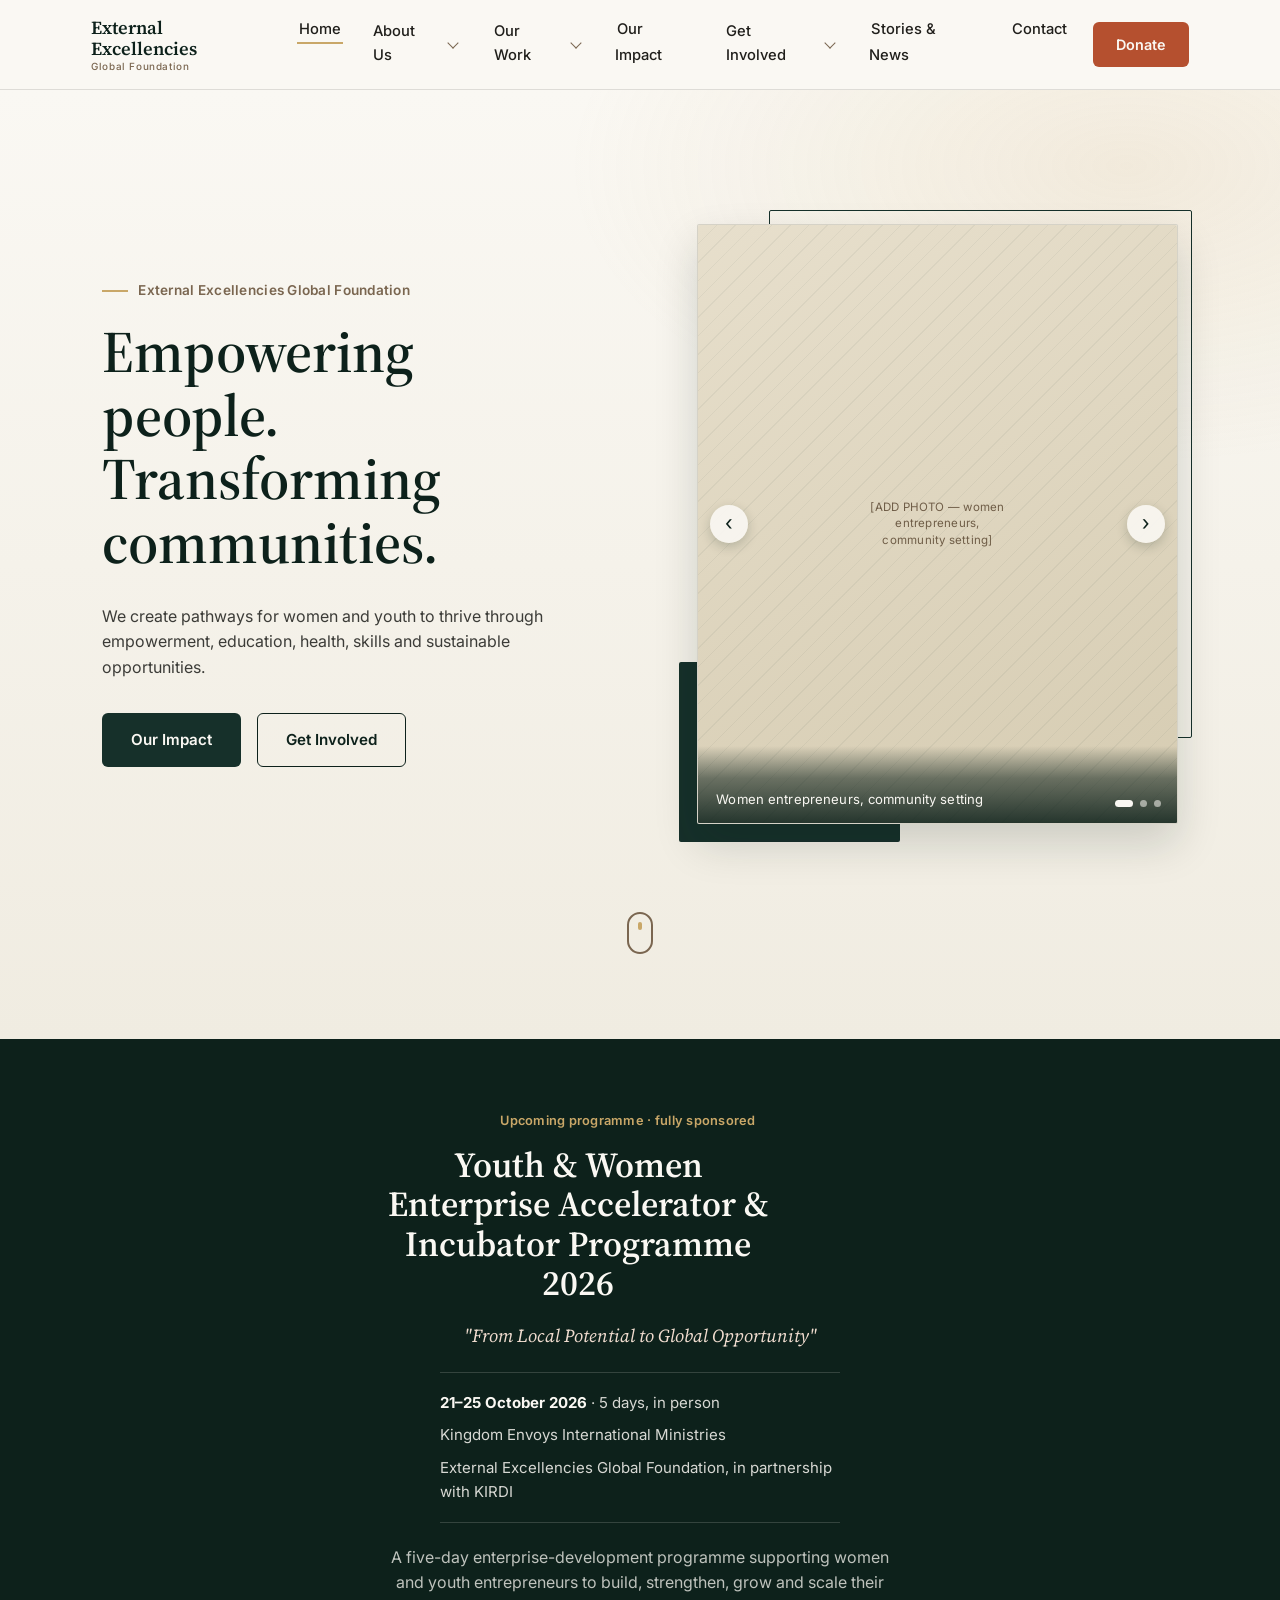
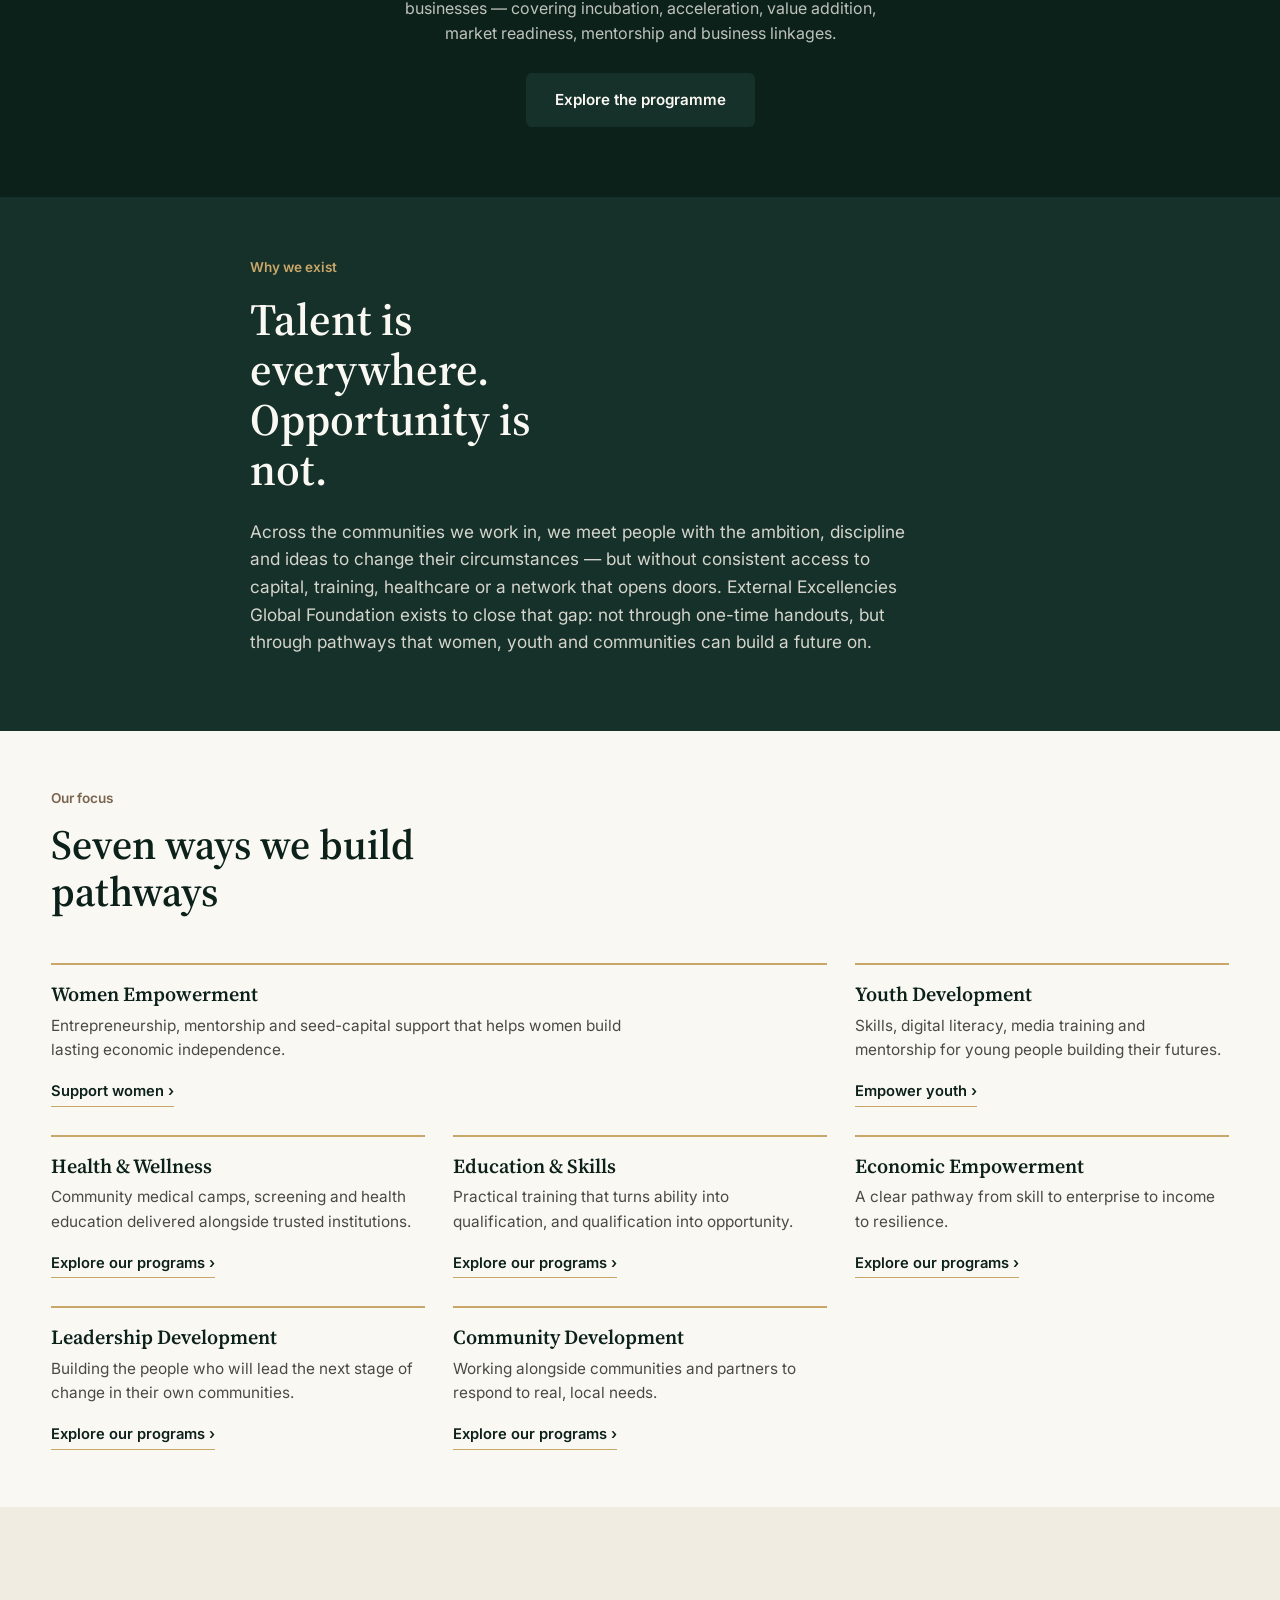
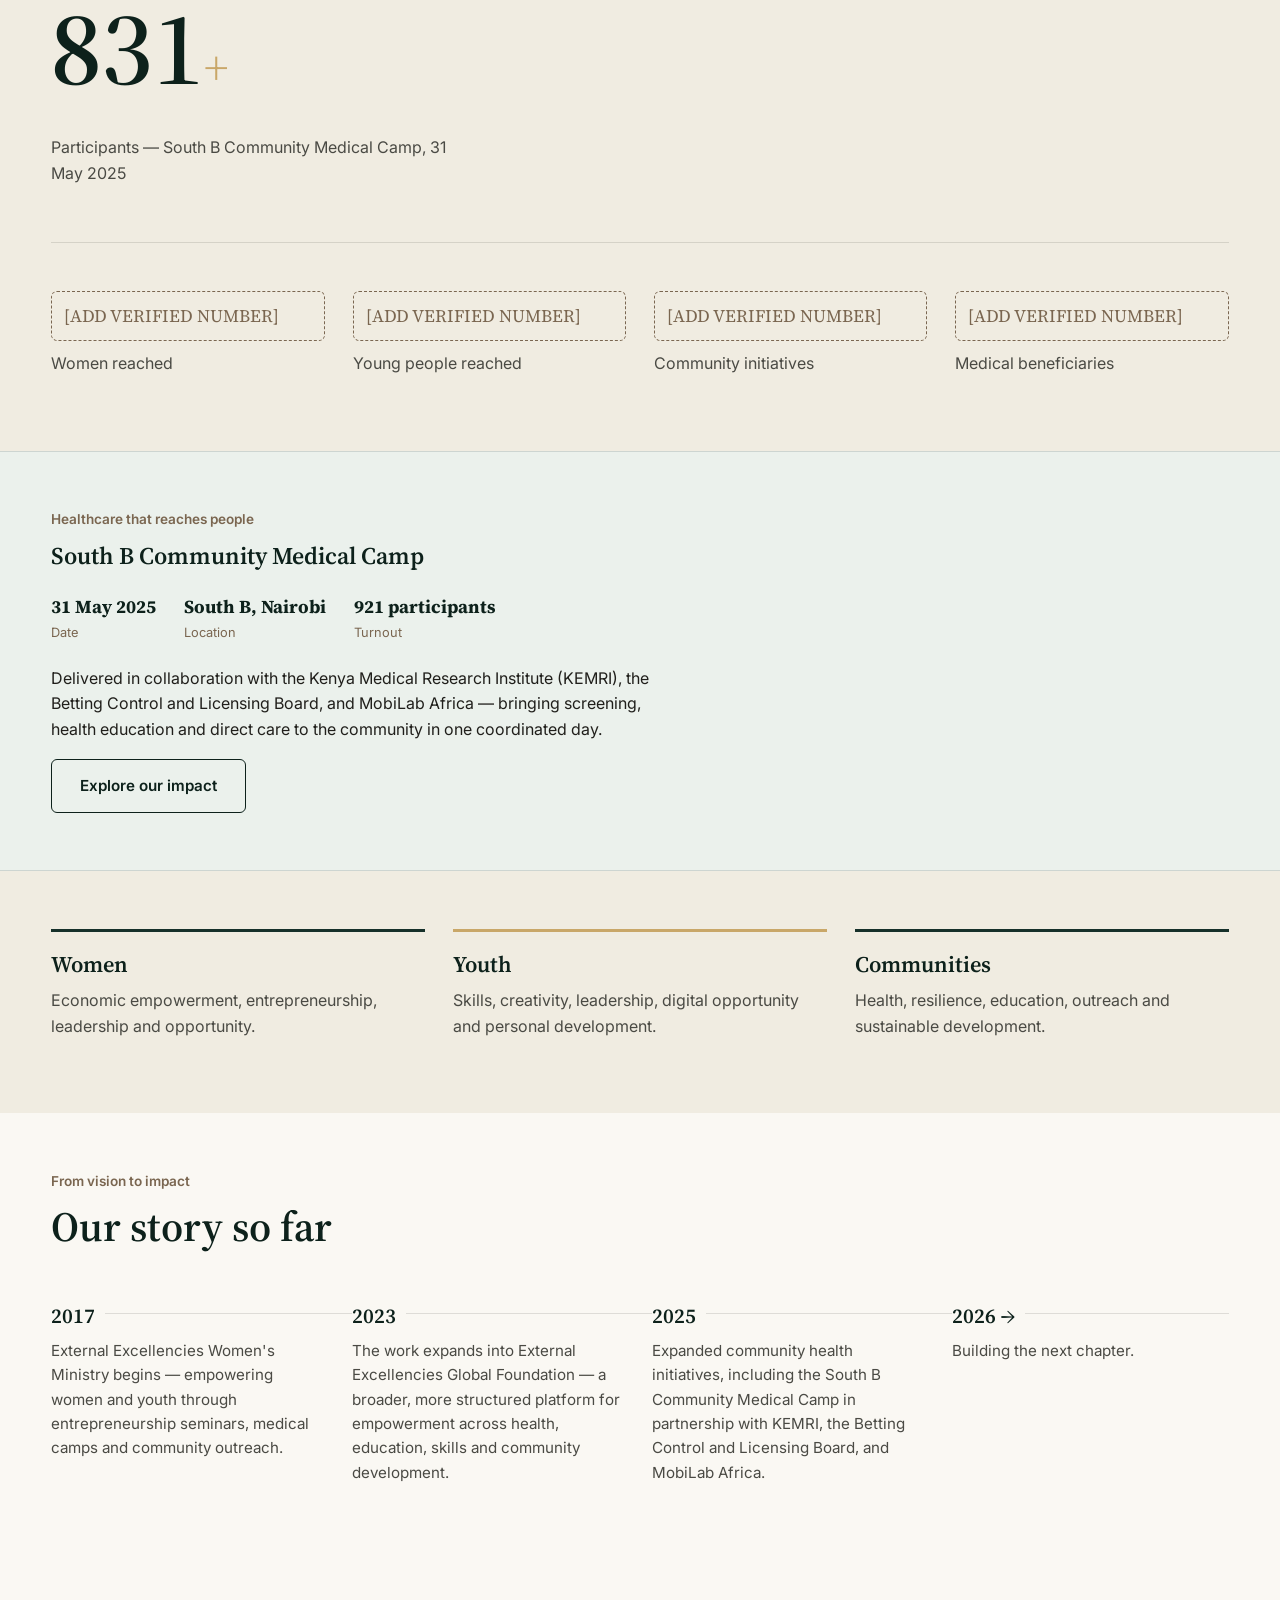
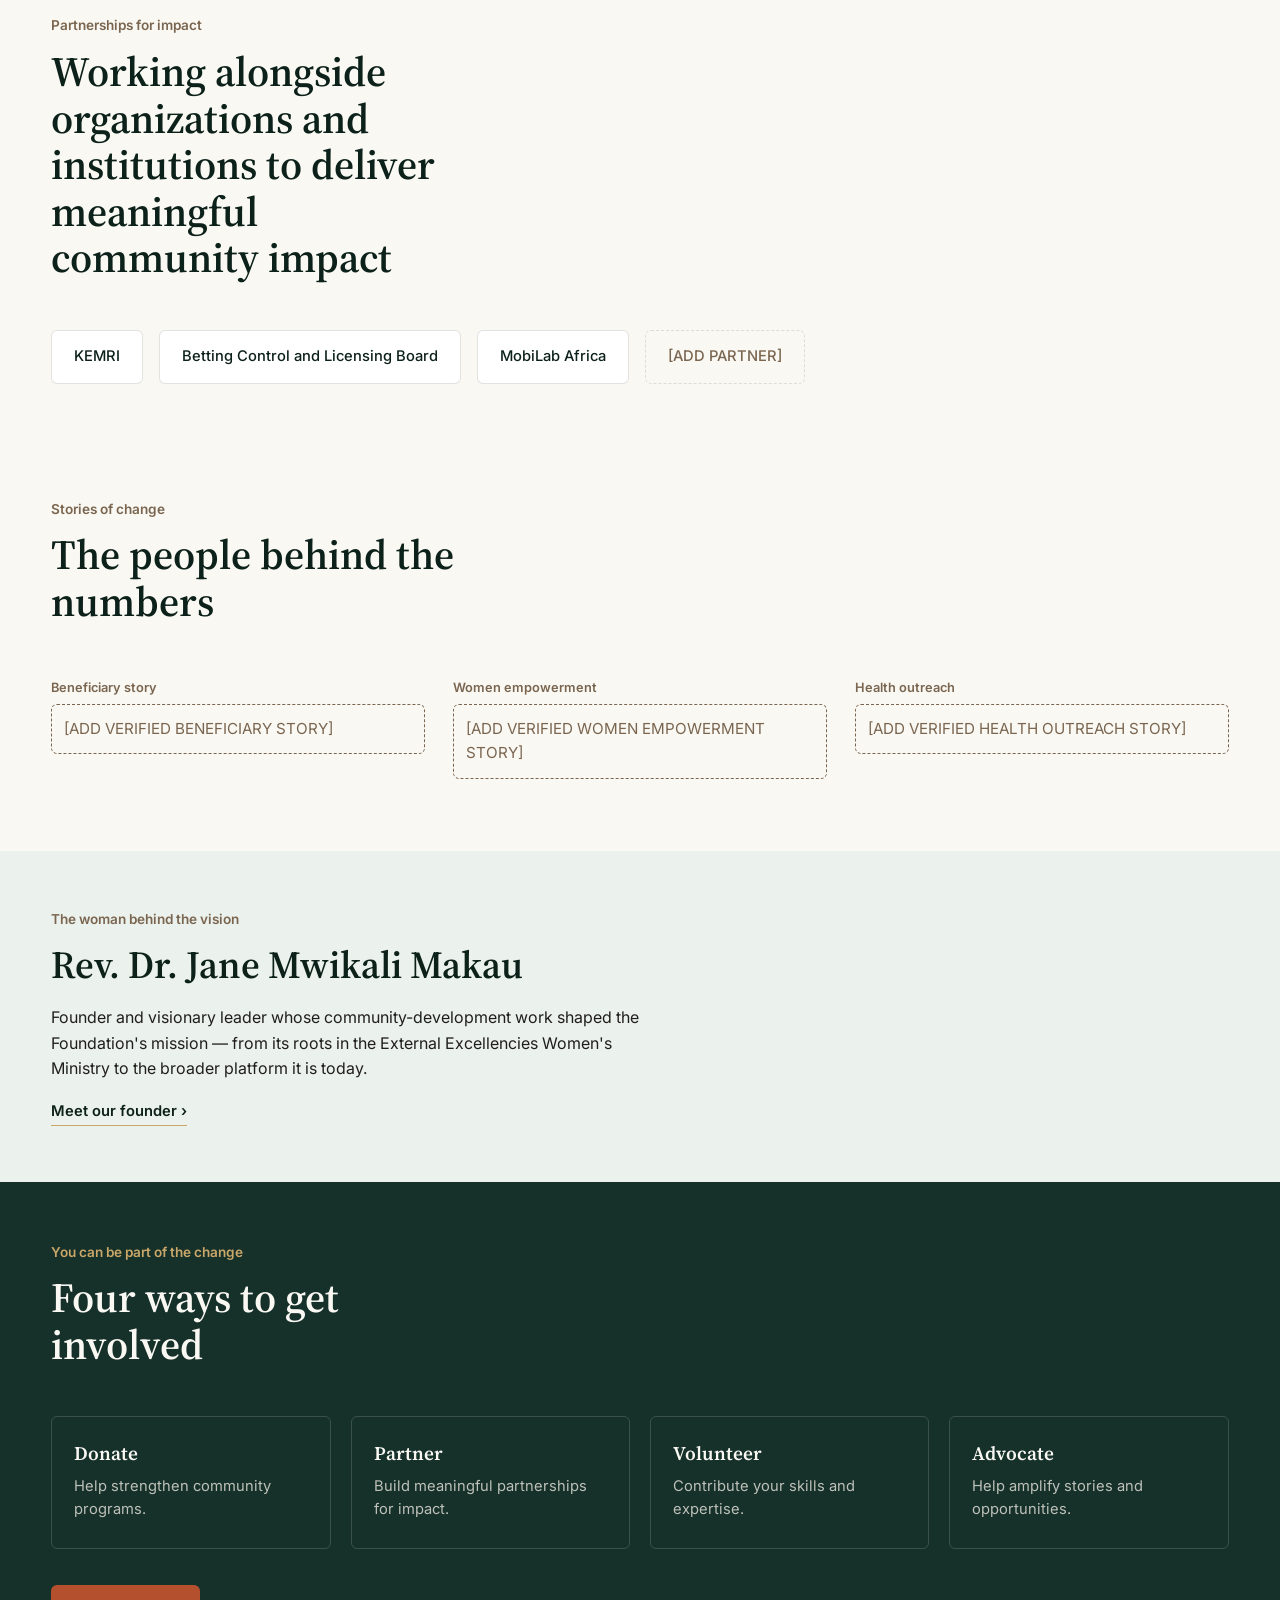
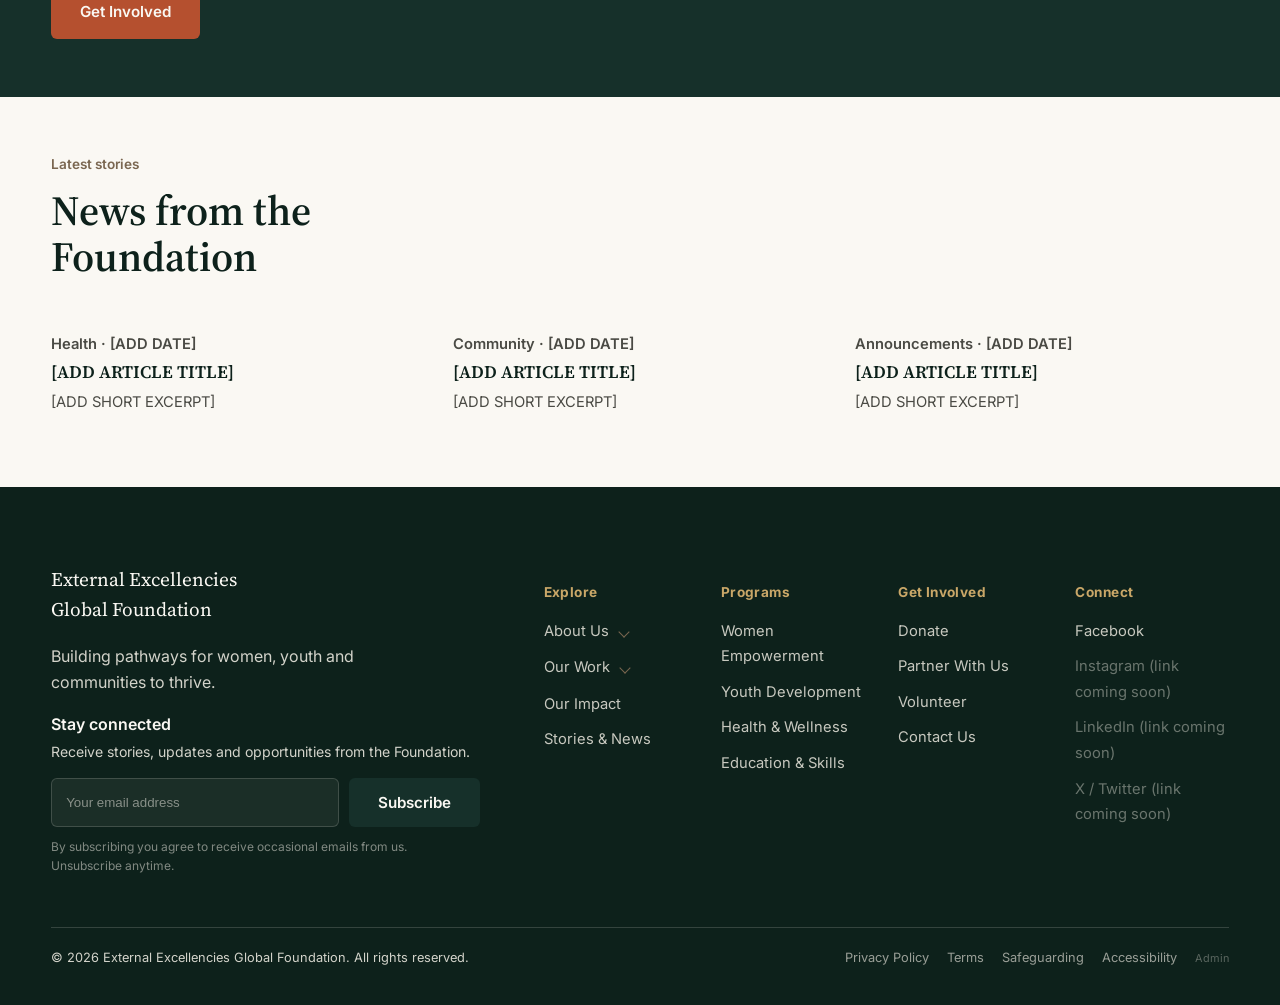
==== commit bac4c09e: "Add files via upload" ====
--- a/index.html
+++ b/index.html
@@ -1,136 +1,509 @@
-<!doctype html>
+<!DOCTYPE html>
 <html lang="en">
 <head>
-<meta charset="utf-8" />
-<meta name="viewport" content="width=device-width, initial-scale=1" />
-<meta name="robots" content="noindex, nofollow" />
-<title>Photo dashboard — External Excellencies Global Foundation</title>
+<meta charset="UTF-8">
+<meta name="viewport" content="width=device-width, initial-scale=1.0">
+<title>External Excellencies Global Foundation | Empowering Women, Youth &amp; Communities</title>
+<meta name="description" content="External Excellencies Global Foundation creates pathways for women and youth to thrive through empowerment, education, health, skills and sustainable opportunities.">
+
+<!-- Open Graph -->
+<meta property="og:title" content="External Excellencies Global Foundation">
+<meta property="og:description" content="Empowering women and youth. Transforming communities.">
+<meta property="og:type" content="website">
+
 <link rel="preconnect" href="https://fonts.googleapis.com">
 <link rel="preconnect" href="https://fonts.gstatic.com" crossorigin>
-<link href="https://fonts.googleapis.com/css2?family=Source+Serif+4:opsz,wght@8..60,600&family=Inter:wght@400;500;600&display=swap" rel="stylesheet">
-<style>
-  :root { --forest:#16302A; --forest-deep:#0D211B; --ivory:#FAF8F3; --gold:#C9A768; --sand:#7A6650; --clay:#B5502F; }
-  body { margin:0; font-family:"Inter",-apple-system,BlinkMacSystemFont,sans-serif; background:var(--ivory); color:#201F1B; }
-  .rule { height:2px; width:32px; background:var(--gold); margin-bottom:20px; }
-
-  /* ---------- password gate ---------- */
-  #gate { max-width:400px; margin:0 auto; padding:80px 24px; }
-  #gate h1 { font-family:"Source Serif 4",Georgia,serif; font-size:1.6rem; color:var(--forest-deep); margin:0 0 6px; }
-  #gate p { color:var(--sand); font-size:0.92rem; line-height:1.6; margin:0 0 22px; }
-  #gate input {
-    width:100%; box-sizing:border-box; padding:13px 14px; font-size:1rem;
-    border:1px solid #d9d2c2; border-radius:4px; margin-bottom:12px; font-family:inherit;
-  }
-  #gate input:focus { outline:2px solid var(--gold); outline-offset:1px; }
-  #gate button {
-    width:100%; padding:13px 14px; font-size:0.95rem; font-weight:600;
-    background:var(--forest); color:var(--ivory); border:none; border-radius:4px; cursor:pointer;
-  }
-  #gate button:hover { background:var(--forest-deep); }
-  #gate .err { color:var(--clay); font-size:0.88rem; margin-top:10px; display:none; }
-  #gate .note { margin-top:28px; font-size:0.8rem; color:#9a8f79; line-height:1.6; }
-
-  /* ---------- loading state, shown after the gate ---------- */
-  #boot { max-width:620px; margin:0 auto; padding:64px 24px; display:none; }
-  #boot h1 { font-family:"Source Serif 4",Georgia,serif; font-size:1.7rem; color:var(--forest-deep); margin:0 0 6px; }
-  #boot .sub { color:var(--sand); font-size:0.95rem; margin:0 0 28px; }
-  #boot ol { padding-left:20px; line-height:1.7; font-size:0.95rem; }
-  #boot li { margin-bottom:8px; }
-  #boot code { background:#EFEADF; padding:2px 6px; border-radius:3px; font-size:0.85em; }
-  .spinner { display:inline-block; width:14px; height:14px; border:2px solid #d9d2c2; border-top-color:var(--forest); border-radius:50%; animation:spin .8s linear infinite; vertical-align:-2px; margin-right:8px; }
-  @keyframes spin { to { transform:rotate(360deg); } }
-  @media (prefers-reduced-motion: reduce) { .spinner { animation:none; } }
-</style>
+<link href="https://fonts.googleapis.com/css2?family=Source+Serif+4:opsz,wght@8..60,400;8..60,500;8..60,600;8..60,700&family=Inter:wght@400;500;600&display=swap" rel="stylesheet">
+<link rel="stylesheet" href="style.css">
 </head>
 <body>
 
-<!-- ============================================================
-     PASSWORD GATE
-     ------------------------------------------------------------
-     Read this before relying on it: this only keeps out someone
-     casually clicking the Admin link in the footer. The password
-     lives in this page's own code, so anyone who looks at the page
-     source (right-click → View Page Source) can read it. It is a
-     doorbell, not a lock.
-
-     The lock that actually matters is the GitHub / Netlify Identity
-     login the dashboard asks for underneath — that is what decides
-     who can actually publish a change to the site. Set that up per
-     DASHBOARD-SETUP.md; this gate is just a courtesy screen in front
-     of it so the CMS login page isn't the first thing a random
-     visitor sees.
-     ============================================================ -->
-<div id="gate">
-  <div class="rule"></div>
-  <h1>Photo dashboard</h1>
-  <p>Enter the password to continue.</p>
-  <input type="password" id="gate-input" placeholder="Password" autocomplete="off" />
-  <button id="gate-submit">Enter</button>
-  <p class="err" id="gate-err">That password isn't right. Try again.</p>
-  <p class="note">This screen only keeps out casual visitors — it isn't a real
-    login. The actual access control happens on the next screen, where you sign
-    in with the account set up for this site.</p>
-</div>
-
-<!-- Shown only while the real dashboard loads, or if it can't load because
-     config.yml still has the placeholder repository name. -->
-<div id="boot">
-  <div class="rule"></div>
-  <h1>Loading the editor…</h1>
-  <p class="sub"><span class="spinner"></span>This can take a few seconds.</p>
-  <p class="sub">If this message stays on screen, the dashboard has not been connected to a repository yet. To connect it:</p>
-  <ol>
-    <li>Put this website in a GitHub repository.</li>
-    <li>Open <code>admin/config.yml</code> and replace <code>YOUR-GITHUB-USERNAME/YOUR-REPO-NAME</code> with the real repository.</li>
-    <li>Deploy the site on Netlify and turn on <strong>Identity</strong> and <strong>Git Gateway</strong> in the Netlify site settings.</li>
-    <li>Invite yourself as a user under Identity, accept the email, then come back here and log in.</li>
-  </ol>
-  <p class="sub">Full walkthrough in <code>DASHBOARD-SETUP.md</code>.</p>
-</div>
-
-<script>
-  // Changing the password: edit the string on the right below, save, and
-  // re-publish this file. It is plain text here on purpose — see the note
-  // above about what this gate can and can't do.
-  var GATE_PASSWORD = "KaribuKenya@23";
-
-  var gate  = document.getElementById('gate');
-  var boot  = document.getElementById('boot');
-  var input = document.getElementById('gate-input');
-  var err   = document.getElementById('gate-err');
-
-  function unlock() {
-    // Held for this browser tab only — closing the tab locks it again.
-    sessionStorage.setItem('eegf-admin-unlocked', '1');
-    gate.style.display = 'none';
-    boot.style.display = 'block';
-    loadCMS();
-  }
-
-  document.getElementById('gate-submit').addEventListener('click', check);
-  input.addEventListener('keydown', function (e) { if (e.key === 'Enter') check(); });
-  function check() {
-    if (input.value === GATE_PASSWORD) { unlock(); }
-    else { err.style.display = 'block'; input.value = ''; input.focus(); }
-  }
-
-  function loadCMS() {
-    var s = document.createElement('script');
-    s.src = 'https://unpkg.com/decap-cms@^3.7.0/dist/decap-cms.js';
-    document.body.appendChild(s);
-
-    var tries = 0;
-    var check2 = setInterval(function () {
-      if (document.querySelector('#nc-root, [class*="AppMainContainer"]')) {
-        boot.remove();
-        clearInterval(check2);
-      }
-      if (++tries > 40) clearInterval(check2);
-    }, 300);
-  }
-
-  if (sessionStorage.getItem('eegf-admin-unlocked') === '1') unlock();
-  else input.focus();
-</script>
+<a class="skip-link" href="#main">Skip to content</a>
+
+<!-- ============ HEADER ============ -->
+<header class="site-header" id="site-header">
+  <div class="header-inner">
+    <a href="index.html" class="logo">External Excellencies<span>Global Foundation</span></a>
+
+    <nav class="main-nav" id="main-nav" aria-label="Primary">
+      <ul>
+        <li><a href="index.html" class="active">Home</a></li>
+        <li class="has-dropdown">
+          <a href="about.html">About Us</a>
+          <button class="dropdown-toggle" aria-expanded="false" aria-label="Show About Us submenu"><span></span></button>
+          <ul class="dropdown-menu">
+            <li><a href="about.html#story">Our Story</a></li>
+            <li><a href="about.html#values">Our Values</a></li>
+            <li><a href="about.html#founder">Meet the Founder</a></li>
+          </ul>
+        </li>
+        <li class="has-dropdown">
+          <a href="our-work.html">Our Work</a>
+          <button class="dropdown-toggle" aria-expanded="false" aria-label="Show Our Work submenu"><span></span></button>
+          <ul class="dropdown-menu">
+            <li><a href="our-work.html#accelerator">Youth &amp; Women Accelerator 2026</a></li>
+            <li><a href="our-work.html#women">Women's Empowerment</a></li>
+            <li><a href="our-work.html#youth">Youth Development</a></li>
+            <li><a href="our-work.html#health">Health</a></li>
+            <li><a href="our-work.html#education">Education</a></li>
+            <li><a href="our-work.html#economic">Economic Empowerment</a></li>
+            <li><a href="our-work.html#leadership">Leadership</a></li>
+            <li><a href="our-work.html#community">Community</a></li>
+          </ul>
+        </li>
+        <li><a href="impact.html">Our Impact</a></li>
+        <li class="has-dropdown">
+          <a href="get-involved.html">Get Involved</a>
+          <button class="dropdown-toggle" aria-expanded="false" aria-label="Show Get Involved submenu"><span></span></button>
+          <ul class="dropdown-menu">
+            <li><a href="get-involved.html#donate">Donate</a></li>
+            <li><a href="get-involved.html#partner">Partner</a></li>
+            <li><a href="get-involved.html#volunteer">Volunteer</a></li>
+            <li><a href="get-involved.html#support-program">Support a Program</a></li>
+            <li><a href="get-involved.html#advocate">Advocate</a></li>
+          </ul>
+        </li>
+        <li><a href="stories.html">Stories &amp; News</a></li>
+        <li><a href="contact.html">Contact</a></li>
+      </ul>
+    </nav>
+
+    <div class="header-actions">
+      <a href="get-involved.html#donate" class="btn btn-donate">Donate</a>
+      <button class="nav-toggle" id="nav-toggle" aria-expanded="false" aria-controls="main-nav" aria-label="Open menu">
+        <span></span><span></span><span></span>
+      </button>
+    </div>
+  </div>
+</header>
+
+<main id="main">
+
+  <!-- ============ HERO ============ -->
+  <section class="hero">
+    <div class="hero-inner">
+      <div class="hero-copy">
+        <p class="hero-kicker">External Excellencies Global Foundation</p>
+        <h1>Empowering people.<br>Transforming communities.</h1>
+        <p class="hero-lede">We create pathways for women and youth to thrive through empowerment, education, health, skills and sustainable opportunities.</p>
+        <div class="hero-actions">
+          <a href="impact.html" class="btn btn-primary">Our Impact</a>
+          <a href="get-involved.html" class="btn btn-outline">Get Involved</a>
+        </div>
+      </div>
+      <div class="hero-visual">
+        <div class="hero-carousel" id="hero-carousel" aria-roledescription="carousel" aria-label="Photos from our work">
+          <div class="hero-carousel-track" id="hero-carousel-track">
+            <div class="hero-slide is-active">
+              <div class="visual-block ph-photo" data-slot="slider-1">
+                <span class="ph-label">[ADD PHOTO — women entrepreneurs, community setting]</span>
+              </div>
+              <p class="hero-slide-caption">Women entrepreneurs, community setting</p>
+            </div>
+            <div class="hero-slide">
+              <div class="visual-block ph-photo" data-slot="slider-2">
+                <span class="ph-label">[ADD PHOTO — youth skills training]</span>
+              </div>
+              <p class="hero-slide-caption">Youth skills training</p>
+            </div>
+            <div class="hero-slide">
+              <div class="visual-block ph-photo" data-slot="slider-3">
+                <span class="ph-label">[ADD PHOTO — health outreach]</span>
+              </div>
+              <p class="hero-slide-caption">Community health outreach</p>
+            </div>
+          </div>
+          <button class="hero-carousel-nav prev" id="hero-prev" aria-label="Previous photo">&#8249;</button>
+          <button class="hero-carousel-nav next" id="hero-next" aria-label="Next photo">&#8250;</button>
+          <div class="hero-carousel-dots" id="hero-dots"></div>
+        </div>
+        <div class="visual-accent" aria-hidden="true"></div>
+      </div>
+    </div>
+    <button class="scroll-cue" id="scroll-cue" aria-label="Scroll to next section">
+      <span></span>
+    </button>
+  </section>
+
+  <!-- ============ FEATURED UPCOMING PROGRAMME ============ -->
+  <section class="featured-programme">
+    <div class="featured-programme-inner">
+      <div class="featured-programme-media ph-photo" data-slot="accelerator-hero"><span class="ph-label">[ADD OFFICIAL PROGRAMME GRAPHIC — Youth &amp; Women Enterprise Accelerator &amp; Incubator Programme 2026]</span></div>
+      <div class="featured-programme-copy">
+        <p class="featured-programme-tag">Upcoming programme &middot; fully sponsored</p>
+        <h2>Youth &amp; Women Enterprise Accelerator &amp; Incubator Programme 2026</h2>
+        <p class="featured-programme-line">"From Local Potential to Global Opportunity"</p>
+        <ul class="featured-programme-facts">
+          <li><strong>21–25 October 2026</strong> &middot; 5 days, in person</li>
+          <li>Kingdom Envoys International Ministries</li>
+          <li>External Excellencies Global Foundation, in partnership with KIRDI</li>
+        </ul>
+        <p>A five-day enterprise-development programme supporting women and youth entrepreneurs to build, strengthen, grow and scale their businesses — covering incubation, acceleration, value addition, market readiness, mentorship and business linkages.</p>
+        <a href="our-work.html#accelerator" class="btn btn-primary">Explore the programme</a>
+      </div>
+    </div>
+  </section>
+
+  <!-- ============ BELIEF STATEMENT ============ -->
+  <section class="belief wave-top">
+    <div class="belief-inner">
+      <p class="belief-eyebrow">Why we exist</p>
+      <h2>Talent is everywhere. Opportunity is not.</h2>
+      <p class="belief-body">Across the communities we work in, we meet people with the ambition, discipline and ideas to change their circumstances — but without consistent access to capital, training, healthcare or a network that opens doors. External Excellencies Global Foundation exists to close that gap: not through one-time handouts, but through pathways that women, youth and communities can build a future on.</p>
+    </div>
+  </section>
+
+  <!-- ============ OUR FOCUS ============ -->
+  <section class="focus" id="focus">
+    <div class="section-head">
+      <p class="section-eyebrow">Our focus</p>
+      <h2>Seven ways we build pathways</h2>
+    </div>
+
+    <div class="focus-grid">
+      <article class="focus-card focus-card--lg">
+        <div class="focus-media ph-photo" data-slot="programme-women"><span class="ph-label">[ADD PHOTO]</span></div>
+        <h3>Women Empowerment</h3>
+        <p>Entrepreneurship, mentorship and seed-capital support that helps women build lasting economic independence.</p>
+        <a href="our-work.html#women" class="focus-link">Support women <span>&rsaquo;</span></a>
+      </article>
+
+      <article class="focus-card">
+        <div class="focus-media ph-photo" data-slot="programme-youth"><span class="ph-label">[ADD PHOTO]</span></div>
+        <h3>Youth Development</h3>
+        <p>Skills, digital literacy, media training and mentorship for young people building their futures.</p>
+        <a href="our-work.html#youth" class="focus-link">Empower youth <span>&rsaquo;</span></a>
+      </article>
+
+      <article class="focus-card">
+        <div class="focus-media ph-photo" data-slot="programme-health"><span class="ph-label">[ADD PHOTO]</span></div>
+        <h3>Health &amp; Wellness</h3>
+        <p>Community medical camps, screening and health education delivered alongside trusted institutions.</p>
+        <a href="our-work.html#health" class="focus-link">Explore our programs <span>&rsaquo;</span></a>
+      </article>
+
+      <article class="focus-card">
+        <div class="focus-media ph-photo" data-slot="programme-education"><span class="ph-label">[ADD PHOTO]</span></div>
+        <h3>Education &amp; Skills</h3>
+        <p>Practical training that turns ability into qualification, and qualification into opportunity.</p>
+        <a href="our-work.html#education" class="focus-link">Explore our programs <span>&rsaquo;</span></a>
+      </article>
+
+      <article class="focus-card">
+        <div class="focus-media ph-photo" data-slot="programme-economic"><span class="ph-label">[ADD PHOTO]</span></div>
+        <h3>Economic Empowerment</h3>
+        <p>A clear pathway from skill to enterprise to income to resilience.</p>
+        <a href="our-work.html#economic" class="focus-link">Explore our programs <span>&rsaquo;</span></a>
+      </article>
+
+      <article class="focus-card">
+        <div class="focus-media ph-photo" data-slot="programme-leadership"><span class="ph-label">[ADD PHOTO]</span></div>
+        <h3>Leadership Development</h3>
+        <p>Building the people who will lead the next stage of change in their own communities.</p>
+        <a href="our-work.html#leadership" class="focus-link">Explore our programs <span>&rsaquo;</span></a>
+      </article>
+
+      <article class="focus-card">
+        <div class="focus-media ph-photo" data-slot="programme-community"><span class="ph-label">[ADD PHOTO]</span></div>
+        <h3>Community Development</h3>
+        <p>Working alongside communities and partners to respond to real, local needs.</p>
+        <a href="our-work.html#community" class="focus-link">Explore our programs <span>&rsaquo;</span></a>
+      </article>
+    </div>
+  </section>
+
+  <!-- ============ IMPACT AT A GLANCE ============ -->
+  <section class="impact-glance">
+    <div class="impact-inner">
+      <div class="impact-stat impact-stat--verified">
+        <span class="stat-number" data-count="921">0</span><span class="stat-plus">+</span>
+        <p class="stat-label">Participants — South B Community Medical Camp, 31 May 2025</p>
+      </div>
+      <div class="impact-grid">
+        <div class="impact-stat">
+          <span class="stat-placeholder">[ADD VERIFIED NUMBER]</span>
+          <p class="stat-label">Women reached</p>
+        </div>
+        <div class="impact-stat">
+          <span class="stat-placeholder">[ADD VERIFIED NUMBER]</span>
+          <p class="stat-label">Young people reached</p>
+        </div>
+        <div class="impact-stat">
+          <span class="stat-placeholder">[ADD VERIFIED NUMBER]</span>
+          <p class="stat-label">Community initiatives</p>
+        </div>
+        <div class="impact-stat">
+          <span class="stat-placeholder">[ADD VERIFIED NUMBER]</span>
+          <p class="stat-label">Medical beneficiaries</p>
+        </div>
+      </div>
+    </div>
+  </section>
+
+  <!-- ============ HEALTHCARE FEATURE ============ -->
+  <section class="health-feature">
+    <div class="health-inner">
+      <div class="health-media ph-photo" data-slot="feature-health"><span class="ph-label">[ADD PHOTO — South B medical camp]</span></div>
+      <div class="health-copy">
+        <p class="section-eyebrow">Healthcare that reaches people</p>
+        <h2>South B Community Medical Camp</h2>
+        <ul class="health-facts">
+          <li><strong>31 May 2025</strong><span>Date</span></li>
+          <li><strong>South B, Nairobi</strong><span>Location</span></li>
+          <li><strong>921 participants</strong><span>Turnout</span></li>
+        </ul>
+        <p>Delivered in collaboration with the Kenya Medical Research Institute (KEMRI), the Betting Control and Licensing Board, and MobiLab Africa — bringing screening, health education and direct care to the community in one coordinated day.</p>
+        <a href="impact.html" class="btn btn-outline">Explore our impact</a>
+      </div>
+    </div>
+  </section>
+
+  <!-- ============ WOMEN / YOUTH / COMMUNITIES ============ -->
+  <section class="pillars">
+    <div class="pillars-grid">
+      <div class="pillar">
+        <h3>Women</h3>
+        <p>Economic empowerment, entrepreneurship, leadership and opportunity.</p>
+      </div>
+      <div class="pillar">
+        <h3>Youth</h3>
+        <p>Skills, creativity, leadership, digital opportunity and personal development.</p>
+      </div>
+      <div class="pillar">
+        <h3>Communities</h3>
+        <p>Health, resilience, education, outreach and sustainable development.</p>
+      </div>
+    </div>
+  </section>
+
+  <!-- ============ TIMELINE ============ -->
+  <section class="timeline" id="timeline">
+    <div class="section-head">
+      <p class="section-eyebrow">From vision to impact</p>
+      <h2>Our story so far</h2>
+    </div>
+    <ol class="timeline-list">
+      <li>
+        <span class="timeline-year">2017</span>
+        <p>External Excellencies Women's Ministry begins — empowering women and youth through entrepreneurship seminars, medical camps and community outreach.</p>
+      </li>
+      <li>
+        <span class="timeline-year">2023</span>
+        <p>The work expands into External Excellencies Global Foundation — a broader, more structured platform for empowerment across health, education, skills and community development.</p>
+      </li>
+      <li>
+        <span class="timeline-year">2025</span>
+        <p>Expanded community health initiatives, including the South B Community Medical Camp in partnership with KEMRI, the Betting Control and Licensing Board, and MobiLab Africa.</p>
+      </li>
+      <li>
+        <span class="timeline-year">2026 &rarr;</span>
+        <p>Building the next chapter.</p>
+      </li>
+    </ol>
+  </section>
+
+  <!-- ============ PARTNERSHIPS ============ -->
+  <section class="partners">
+    <div class="section-head">
+      <p class="section-eyebrow">Partnerships for impact</p>
+      <h2>Working alongside organizations and institutions to deliver meaningful community impact</h2>
+    </div>
+    <div class="partners-row">
+      <div class="partner-chip">KEMRI</div>
+      <div class="partner-chip">Betting Control and Licensing Board</div>
+      <div class="partner-chip">MobiLab Africa</div>
+      <div class="partner-chip partner-chip--ghost">[ADD PARTNER]</div>
+    </div>
+  </section>
+
+  <!-- ============ STORIES OF CHANGE ============ -->
+  <section class="stories-of-change">
+    <div class="section-head">
+      <p class="section-eyebrow">Stories of change</p>
+      <h2>The people behind the numbers</h2>
+    </div>
+    <div class="stories-grid">
+      <article class="story-card">
+        <div class="story-media ph-photo" data-slot="story-1"><span class="ph-label">[ADD PHOTO]</span></div>
+        <p class="story-tag">Beneficiary story</p>
+        <p class="story-placeholder">[ADD VERIFIED BENEFICIARY STORY]</p>
+      </article>
+      <article class="story-card">
+        <div class="story-media ph-photo" data-slot="story-2"><span class="ph-label">[ADD PHOTO]</span></div>
+        <p class="story-tag">Women empowerment</p>
+        <p class="story-placeholder">[ADD VERIFIED WOMEN EMPOWERMENT STORY]</p>
+      </article>
+      <article class="story-card">
+        <div class="story-media ph-photo" data-slot="story-3"><span class="ph-label">[ADD PHOTO]</span></div>
+        <p class="story-tag">Health outreach</p>
+        <p class="story-placeholder">[ADD VERIFIED HEALTH OUTREACH STORY]</p>
+      </article>
+    </div>
+  </section>
+
+  <!-- ============ FOUNDER ============ -->
+  <section class="founder">
+    <div class="founder-inner">
+      <div class="founder-media ph-photo" data-slot="founder"><span class="ph-label">[ADD PHOTO — Rev. Dr. Jane Mwikali Makau]</span></div>
+      <div class="founder-copy">
+        <p class="section-eyebrow">The woman behind the vision</p>
+        <h2>Rev. Dr. Jane Mwikali Makau</h2>
+        <p>Founder and visionary leader whose community-development work shaped the Foundation's mission — from its roots in the External Excellencies Women's Ministry to the broader platform it is today.</p>
+        <a href="about.html#founder" class="focus-link">Meet our founder <span>&rsaquo;</span></a>
+      </div>
+    </div>
+  </section>
+
+  <!-- ============ GET INVOLVED ============ -->
+  <section class="get-involved wave-top">
+    <div class="section-head section-head--light">
+      <p class="section-eyebrow">You can be part of the change</p>
+      <h2>Four ways to get involved</h2>
+    </div>
+    <div class="involved-grid">
+      <a href="get-involved.html#donate" class="involved-card">
+        <h3>Donate</h3>
+        <p>Help strengthen community programs.</p>
+      </a>
+      <a href="get-involved.html#partner" class="involved-card">
+        <h3>Partner</h3>
+        <p>Build meaningful partnerships for impact.</p>
+      </a>
+      <a href="get-involved.html#volunteer" class="involved-card">
+        <h3>Volunteer</h3>
+        <p>Contribute your skills and expertise.</p>
+      </a>
+      <a href="get-involved.html#advocate" class="involved-card">
+        <h3>Advocate</h3>
+        <p>Help amplify stories and opportunities.</p>
+      </a>
+    </div>
+    <div class="involved-cta">
+      <a href="get-involved.html" class="btn btn-primary btn-on-dark">Get Involved</a>
+    </div>
+  </section>
+
+  <!-- ============ LATEST STORIES ============ -->
+  <section class="latest-stories">
+    <div class="section-head">
+      <p class="section-eyebrow">Latest stories</p>
+      <h2>News from the Foundation</h2>
+    </div>
+    <div class="latest-grid">
+      <article class="latest-card">
+        <div class="latest-media ph-photo" data-slot="news-1"><span class="ph-label">[ADD PHOTO]</span></div>
+        <p class="latest-meta">Health &middot; [ADD DATE]</p>
+        <h3>[ADD ARTICLE TITLE]</h3>
+        <p>[ADD SHORT EXCERPT]</p>
+      </article>
+      <article class="latest-card">
+        <div class="latest-media ph-photo" data-slot="news-2"><span class="ph-label">[ADD PHOTO]</span></div>
+        <p class="latest-meta">Community &middot; [ADD DATE]</p>
+        <h3>[ADD ARTICLE TITLE]</h3>
+        <p>[ADD SHORT EXCERPT]</p>
+      </article>
+      <article class="latest-card">
+        <div class="latest-media ph-photo" data-slot="news-3"><span class="ph-label">[ADD PHOTO]</span></div>
+        <p class="latest-meta">Announcements &middot; [ADD DATE]</p>
+        <h3>[ADD ARTICLE TITLE]</h3>
+        <p>[ADD SHORT EXCERPT]</p>
+      </article>
+    </div>
+  </section>
+
+</main>
+
+<!-- ============ FOOTER ============ -->
+<footer class="site-footer">
+  <div class="footer-top">
+    <div class="footer-brand">
+      <p class="footer-name">External Excellencies<br>Global Foundation</p>
+      <p class="footer-mission">Building pathways for women, youth and communities to thrive.</p>
+      <form class="newsletter-form" action="#" method="post">
+        <label for="newsletter-email">Stay connected</label>
+        <p class="newsletter-sub">Receive stories, updates and opportunities from the Foundation.</p>
+        <div class="newsletter-row">
+          <input type="email" id="newsletter-email" name="email" placeholder="Your email address" required>
+          <button type="submit" class="btn btn-primary">Subscribe</button>
+        </div>
+        <p class="newsletter-consent">By subscribing you agree to receive occasional emails from us. Unsubscribe anytime.</p>
+      </form>
+    </div>
+
+    <div class="footer-cols">
+      <div class="footer-col">
+        <h4>Explore</h4>
+        <ul>
+          <li class="has-dropdown">
+          <a href="about.html">About Us</a>
+          <button class="dropdown-toggle" aria-expanded="false" aria-label="Show About Us submenu"><span></span></button>
+          <ul class="dropdown-menu">
+            <li><a href="about.html#story">Our Story</a></li>
+            <li><a href="about.html#values">Our Values</a></li>
+            <li><a href="about.html#founder">Meet the Founder</a></li>
+          </ul>
+        </li>
+          <li class="has-dropdown">
+          <a href="our-work.html">Our Work</a>
+          <button class="dropdown-toggle" aria-expanded="false" aria-label="Show Our Work submenu"><span></span></button>
+          <ul class="dropdown-menu">
+            <li><a href="our-work.html#accelerator">Youth &amp; Women Accelerator 2026</a></li>
+            <li><a href="our-work.html#women">Women's Empowerment</a></li>
+            <li><a href="our-work.html#youth">Youth Development</a></li>
+            <li><a href="our-work.html#health">Health</a></li>
+            <li><a href="our-work.html#education">Education</a></li>
+            <li><a href="our-work.html#economic">Economic Empowerment</a></li>
+            <li><a href="our-work.html#leadership">Leadership</a></li>
+            <li><a href="our-work.html#community">Community</a></li>
+          </ul>
+        </li>
+          <li><a href="impact.html">Our Impact</a></li>
+          <li><a href="stories.html">Stories &amp; News</a></li>
+        </ul>
+      </div>
+      <div class="footer-col">
+        <h4>Programs</h4>
+        <ul>
+          <li><a href="our-work.html#women">Women Empowerment</a></li>
+          <li><a href="our-work.html#youth">Youth Development</a></li>
+          <li><a href="our-work.html#health">Health &amp; Wellness</a></li>
+          <li><a href="our-work.html#education">Education &amp; Skills</a></li>
+        </ul>
+      </div>
+      <div class="footer-col">
+        <h4>Get Involved</h4>
+        <ul>
+          <li><a href="get-involved.html#donate">Donate</a></li>
+          <li><a href="get-involved.html#partner">Partner With Us</a></li>
+          <li><a href="get-involved.html#volunteer">Volunteer</a></li>
+          <li><a href="contact.html">Contact Us</a></li>
+        </ul>
+      </div>
+      <div class="footer-col">
+        <h4>Connect</h4>
+        <ul class="footer-social">
+          <li><a href="https://www.facebook.com/p/External-Excellencies-Global-Foundation-61575571245237/" target="_blank" rel="noopener">Facebook</a></li>
+          <li><span class="social-soon">Instagram (link coming soon)</span></li>
+          <li><span class="social-soon">LinkedIn (link coming soon)</span></li>
+          <li><span class="social-soon">X / Twitter (link coming soon)</span></li>
+        </ul>
+      </div>
+    </div>
+  </div>
+
+  <div class="footer-bottom">
+    <p>&copy; <span id="year"></span> External Excellencies Global Foundation. All rights reserved.</p>
+    <ul>
+      <li><a href="privacy.html">Privacy Policy</a></li>
+      <li><a href="terms.html">Terms</a></li>
+      <li><a href="safeguarding.html">Safeguarding</a></li>
+      <li><a href="accessibility.html">Accessibility</a></li>
+      <li><a href="admin.html" class="footer-admin-link">Admin</a></li>
+    </ul>
+  </div>
+</footer>
+
+<script src="main.js"></script>
+<script src="site-images.js"></script>
 </body>
 </html>
--- a/style.css
+++ b/style.css
@@ -0,0 +1,1125 @@
+/* =====================================================
+   EXTERNAL EXCELLENCIES GLOBAL FOUNDATION — BRAND SYSTEM
+   ===================================================== */
+
+:root {
+  /* Color — forest anchors the brand; clay is the warm counterweight so the
+     palette doesn't collapse into one tan/yellow family; gold is now a thin
+     metallic accent used sparingly, not a fill color. */
+  --forest: #16302A;
+  --forest-deep: #0D211B;
+  --forest-mid: #234A40;
+  --clay: #B5502F;
+  --clay-deep: #8F3D22;
+  --clay-soft: #F0DCCF;
+  --forest-tint: #EBF1EC;
+  --forest-tint-line: rgba(22, 48, 42, 0.14);
+  --ivory: #FAF8F3;
+  --ivory-soft: #F0ECE1;
+  --gold: #C9A768;
+  --sand: #7A6650;
+  --charcoal: #201F1B;
+  --line: rgba(32, 31, 27, 0.13);
+  --line-on-dark: rgba(250, 248, 243, 0.16);
+
+  /* Type */
+  --font-display: "Source Serif 4", Georgia, "Times New Roman", serif;
+  --font-body: "Inter", -apple-system, BlinkMacSystemFont, sans-serif;
+
+  /* Layout */
+  --max: 1200px;
+  --gutter: clamp(20px, 4vw, 56px);
+  --radius: 6px;
+}
+
+*, *::before, *::after { box-sizing: border-box; }
+
+html { scroll-behavior: smooth; }
+@media (prefers-reduced-motion: reduce) {
+  html { scroll-behavior: auto; }
+  * { animation-duration: 0.001ms !important; animation-iteration-count: 1 !important; transition-duration: 0.001ms !important; }
+}
+
+body {
+  margin: 0;
+  font-family: var(--font-body);
+  color: var(--charcoal);
+  background: var(--ivory);
+  line-height: 1.6;
+  -webkit-font-smoothing: antialiased;
+}
+
+h1, h2, h3 {
+  font-family: var(--font-display);
+  font-weight: 600;
+  line-height: 1.12;
+  margin: 0 0 0.5em;
+  color: var(--forest-deep);
+}
+
+p { margin: 0 0 1em; max-width: 62ch; }
+
+a { color: inherit; }
+
+ul { list-style: none; margin: 0; padding: 0; }
+ol { list-style: none; margin: 0; padding: 0; }
+
+img, svg { max-width: 100%; display: block; }
+
+button { font-family: inherit; cursor: pointer; }
+
+.skip-link {
+  position: absolute;
+  left: -9999px;
+  top: 0;
+  background: var(--forest);
+  color: var(--ivory);
+  padding: 12px 20px;
+  z-index: 200;
+}
+.skip-link:focus { left: 12px; top: 12px; }
+
+:focus-visible {
+  outline: 2px solid var(--gold);
+  outline-offset: 3px;
+}
+
+/* ============ BUTTONS ============ */
+.btn {
+  display: inline-flex;
+  align-items: center;
+  justify-content: center;
+  font-family: var(--font-body);
+  font-size: 0.95rem;
+  font-weight: 600;
+  padding: 14px 28px;
+  border-radius: var(--radius);
+  text-decoration: none;
+  border: 1px solid transparent;
+  transition: background-color 0.2s ease, color 0.2s ease, border-color 0.2s ease;
+  white-space: nowrap;
+}
+.btn-primary {
+  background: var(--forest);
+  color: var(--ivory);
+}
+.btn-primary:hover { background: var(--forest-deep); }
+.btn-on-dark.btn-primary {
+  background: var(--clay);
+  color: var(--ivory);
+}
+.btn-on-dark.btn-primary:hover { background: var(--clay-deep); }
+.btn-outline {
+  background: transparent;
+  color: var(--forest-deep);
+  border-color: var(--forest-deep);
+}
+.btn-outline:hover { background: var(--forest-deep); color: var(--ivory); }
+.btn-outline.btn-on-dark {
+  color: var(--ivory);
+  border-color: var(--line-on-dark);
+}
+.btn-outline.btn-on-dark:hover { background: rgba(250,248,243,0.1); border-color: var(--ivory); }
+.btn-donate {
+  background: var(--clay);
+  color: var(--ivory);
+  padding: 10px 22px;
+  font-size: 0.9rem;
+}
+.btn-donate:hover { background: var(--clay-deep); }
+.btn-gold {
+  background: var(--gold);
+  color: var(--forest-deep);
+}
+.btn-gold:hover { background: #b8965a; }
+
+/* ============ PLACEHOLDER MEDIA ============ */
+.ph-photo {
+  background:
+    repeating-linear-gradient(135deg, rgba(22,48,42,0.06) 0 2px, transparent 2px 14px),
+    linear-gradient(160deg, #DFD5BC, #C9BFA2);
+  display: flex;
+  align-items: center;
+  justify-content: center;
+  text-align: center;
+  border: 1px dashed var(--sand);
+}
+.ph-label {
+  font-family: var(--font-body);
+  font-size: 0.75rem;
+  letter-spacing: 0.02em;
+  color: var(--sand);
+  padding: 12px;
+  max-width: 22ch;
+}
+img.ph-photo {
+  width: 100%;
+  height: 100%;
+  object-fit: cover;
+  display: block;
+  border: none;
+}
+
+/* ============ HEADER ============ */
+.site-header {
+  position: sticky;
+  top: 0;
+  z-index: 100;
+  background: var(--ivory);
+  border-bottom: 1px solid var(--line);
+}
+.header-inner {
+  max-width: var(--max);
+  margin: 0 auto;
+  padding: 16px var(--gutter);
+  display: flex;
+  align-items: center;
+  justify-content: space-between;
+  gap: 24px;
+}
+.logo {
+  font-family: var(--font-display);
+  font-size: 1.15rem;
+  font-weight: 600;
+  text-decoration: none;
+  color: var(--forest-deep);
+  line-height: 1.15;
+  display: block;
+}
+.logo span { display: block; font-size: 0.62rem; font-family: var(--font-body); font-weight: 500; color: var(--sand); letter-spacing: 0.06em; margin-top: 2px; }
+
+.main-nav ul { display: flex; gap: 28px; }
+.main-nav a {
+  text-decoration: none;
+  font-size: 0.92rem;
+  font-weight: 500;
+  color: var(--charcoal);
+  padding: 4px 2px;
+  border-bottom: 2px solid transparent;
+}
+.main-nav a:hover, .main-nav a.active { border-bottom-color: var(--gold); }
+
+/* ============ NAV DROPDOWNS ============ */
+.main-nav li.has-dropdown {
+  position: relative;
+  display: flex;
+  align-items: center;
+  gap: 2px;
+}
+.dropdown-toggle {
+  display: inline-flex;
+  align-items: center;
+  justify-content: center;
+  width: 22px;
+  height: 22px;
+  padding: 0;
+  margin: 0;
+  background: none;
+  border: none;
+  border-radius: 50%;
+}
+.dropdown-toggle span {
+  width: 8px;
+  height: 8px;
+  border-right: 1.5px solid var(--sand);
+  border-bottom: 1.5px solid var(--sand);
+  transform: rotate(45deg);
+  transition: transform 0.2s ease, border-color 0.2s ease;
+  margin-top: -3px;
+}
+.dropdown-toggle:hover span { border-color: var(--forest-deep); }
+.has-dropdown.is-open .dropdown-toggle span { transform: rotate(225deg); margin-top: 3px; }
+
+.dropdown-menu {
+  position: absolute;
+  top: calc(100% + 14px);
+  left: -4px;
+  min-width: 230px;
+  background: var(--ivory);
+  border: 1px solid var(--line);
+  border-radius: var(--radius);
+  box-shadow: 0 14px 32px rgba(13, 33, 27, 0.14);
+  padding: 8px;
+  display: flex;
+  flex-direction: column;
+  gap: 2px;
+  opacity: 0;
+  visibility: hidden;
+  transform: translateY(-6px);
+  transition: opacity 0.16s ease, transform 0.16s ease, visibility 0.16s;
+  z-index: 50;
+}
+.has-dropdown.is-open .dropdown-menu,
+.has-dropdown:hover .dropdown-menu,
+.has-dropdown:focus-within .dropdown-menu {
+  opacity: 1;
+  visibility: visible;
+  transform: translateY(0);
+}
+.dropdown-menu a {
+  display: block;
+  padding: 9px 12px;
+  border-radius: 4px;
+  border-bottom: none !important;
+  font-size: 0.88rem;
+  color: var(--charcoal);
+}
+.dropdown-menu a:hover { background: var(--ivory-soft); color: var(--forest-deep); }
+
+.header-actions { display: flex; align-items: center; gap: 14px; }
+
+/* ============ IN-PAGE JUMP NAV ============
+   Shared by any page with a "jump to section" bar (Our Work, Get Involved,
+   Stories & News) — defined once here so it can't silently go unstyled on
+   a page that forgets to load a page-specific stylesheet. */
+.program-jump {
+  position: sticky;
+  top: 65px;
+  z-index: 40;
+  background: var(--ivory-soft);
+  border-top: 1px solid var(--line);
+  border-bottom: 1px solid var(--line);
+  padding: 14px var(--gutter);
+  overflow-x: auto;
+}
+.program-jump ul { max-width: var(--max); margin: 0 auto; display: flex; gap: 22px; white-space: nowrap; }
+.program-jump a { text-decoration: none; font-size: 0.85rem; font-weight: 600; color: var(--sand); }
+.program-jump a:hover { color: var(--forest-deep); }
+
+/* ============ DARK BAND ============
+   A recurring full-bleed forest-green anchor block, dropped into every
+   page so green reads as a real, present color site-wide — not just a
+   header stripe and a few thin accents. */
+.dark-band {
+  background: var(--forest-deep);
+  color: var(--ivory);
+  text-align: center;
+}
+.dark-band-inner { max-width: 720px; margin: 0 auto; }
+.dark-band .section-eyebrow { color: var(--gold); font-size: 0.85rem; font-weight: 600; letter-spacing: 0.04em; margin-bottom: 14px; }
+.dark-band h2 { color: var(--ivory); font-size: clamp(1.6rem, 3.4vw, 2.3rem); max-width: 26ch; margin-left: auto; margin-right: auto; }
+.dark-band p { color: rgba(250, 248, 243, 0.78); font-size: 1.02rem; margin: 14px auto 0; max-width: 52ch; }
+.dark-band .btn { margin-top: 26px; }
+
+.nav-toggle {
+  display: none;
+  flex-direction: column;
+  gap: 5px;
+  background: none;
+  border: none;
+  padding: 6px;
+}
+.nav-toggle span { width: 22px; height: 2px; background: var(--forest-deep); }
+
+/* ============ HERO ============ */
+.hero {
+  position: relative;
+  background:
+    radial-gradient(900px 480px at 88% 8%, rgba(201,167,104,0.16), transparent 62%),
+    linear-gradient(180deg, var(--ivory) 0%, var(--ivory-soft) 100%);
+  overflow: hidden;
+}
+.hero-inner {
+  max-width: var(--max);
+  margin: 0 auto;
+  padding: clamp(40px, 6vw, 76px) var(--gutter) clamp(48px, 7vw, 88px);
+  display: grid;
+  grid-template-columns: 1.05fr 0.95fr;
+  gap: clamp(32px, 5vw, 64px);
+  align-items: center;
+}
+.hero-copy { min-width: 0; }
+.hero-kicker {
+  font-size: 0.85rem;
+  font-weight: 600;
+  color: var(--sand);
+  letter-spacing: 0.02em;
+  margin-bottom: 18px;
+  display: flex;
+  align-items: center;
+  gap: 10px;
+}
+.hero-kicker::before {
+  content: "";
+  width: 26px;
+  height: 2px;
+  background: var(--gold);
+  flex: none;
+}
+.hero-copy h1 {
+  font-size: clamp(2.2rem, 4.6vw, 3.7rem);
+  line-height: 1.08;
+  max-width: 16ch;
+  text-wrap: balance;
+}
+.hero-lede {
+  font-size: clamp(1rem, 1.2vw, 1.15rem);
+  color: #3c3c38;
+  max-width: 46ch;
+  margin-top: 20px;
+}
+.hero-actions { display: flex; gap: 16px; flex-wrap: wrap; margin-top: 32px; }
+
+/* z-index:0 makes .hero-visual its own stacking context, so the decorative
+   frame and accent (z-index:-1) sit behind the photo but IN FRONT of the
+   hero background instead of disappearing underneath it. */
+.hero-visual { position: relative; z-index: 0; min-width: 0; }
+.hero-visual::before {
+  content: "";
+  position: absolute;
+  width: 88%;
+  height: 88%;
+  top: -14px;
+  right: -14px;
+  z-index: -1;
+  border: 1px solid var(--forest);
+  border-radius: 2px;
+}
+.visual-block.ph-photo {
+  aspect-ratio: 4 / 5;
+  border-radius: 2px;
+  border: 1px solid var(--line);
+  box-shadow: 0 20px 44px rgba(13, 33, 27, 0.16);
+}
+.visual-accent {
+  position: absolute;
+  width: 46%;
+  height: 30%;
+  background: var(--forest);
+  bottom: -18px;
+  left: -18px;
+  z-index: -1;
+  border-radius: 2px;
+}
+
+/* ============ HERO CAROUSEL ============ */
+.hero-carousel {
+  position: relative;
+  overflow: hidden;
+  border: 1px solid var(--line);
+  box-shadow: 0 20px 44px rgba(13, 33, 27, 0.16);
+  border-radius: 2px;
+  background: var(--ivory-soft);
+}
+.hero-carousel-track { position: relative; display: grid; }
+/* All slides stack in one grid cell, so the carousel height is stable and
+   the caption/dots can never be pushed onto the text beside them. */
+.hero-slide {
+  grid-area: 1 / 1;
+  position: relative;
+  opacity: 0;
+  visibility: hidden;
+  transition: opacity 0.5s ease;
+}
+.hero-slide.is-active { opacity: 1; visibility: visible; }
+.hero-slide .visual-block.ph-photo,
+.hero-slide img.ph-photo,
+.hero-slide .has-photo > img {
+  border: none;
+  box-shadow: none;
+  margin: 0;
+  width: 100%;
+  height: auto;
+  aspect-ratio: 4 / 5;
+  object-fit: cover;
+}
+.hero-slide img.ph-photo,
+.hero-slide .has-photo > img { display: block; }
+/* Caption is an overlay INSIDE the photo with a scrim, and reserves room on
+   the right for the dots — the two can no longer overlap each other or the
+   copy column. */
+.hero-slide-caption {
+  position: absolute;
+  left: 0;
+  right: 0;
+  bottom: 0;
+  margin: 0;
+  padding: 44px 104px 14px 18px;
+  font-size: 0.82rem;
+  line-height: 1.4;
+  color: var(--ivory);
+  background: linear-gradient(180deg, rgba(13,33,27,0) 0%, rgba(13,33,27,0.55) 42%, rgba(13,33,27,0.88) 100%);
+  letter-spacing: 0.01em;
+  display: -webkit-box;
+  -webkit-line-clamp: 2;
+  -webkit-box-orient: vertical;
+  overflow: hidden;
+}
+.hero-carousel-nav {
+  position: absolute;
+  top: 50%;
+  transform: translateY(-50%);
+  width: 38px;
+  height: 38px;
+  border: none;
+  border-radius: 50%;
+  background: rgba(250, 248, 243, 0.9);
+  color: var(--forest-deep);
+  font-size: 1.3rem;
+  line-height: 1;
+  display: flex;
+  align-items: center;
+  justify-content: center;
+  box-shadow: 0 4px 12px rgba(13,33,27,0.2);
+  transition: background 0.2s ease, transform 0.2s ease;
+}
+.hero-carousel-nav:hover { background: var(--ivory); }
+.hero-carousel-nav.prev { left: 12px; }
+.hero-carousel-nav.next { right: 12px; }
+.hero-carousel-nav.prev:hover { transform: translateY(-50%) translateX(-2px); }
+.hero-carousel-nav.next:hover { transform: translateY(-50%) translateX(2px); }
+.hero-carousel-dots {
+  position: absolute;
+  bottom: 16px;
+  right: 16px;
+  left: auto;
+  display: flex;
+  justify-content: flex-end;
+  gap: 7px;
+}
+.hero-carousel-dots button {
+  width: 7px;
+  height: 7px;
+  border-radius: 50%;
+  border: none;
+  background: rgba(250, 248, 243, 0.55);
+  padding: 0;
+  transition: width 0.25s ease, background 0.25s ease;
+}
+.hero-carousel-dots button.is-active { background: var(--ivory); width: 18px; border-radius: 4px; }
+
+.scroll-cue {
+  display: block;
+  margin: 0 auto 28px;
+  width: 26px;
+  height: 42px;
+  border: 2px solid var(--sand);
+  border-radius: 20px;
+  position: relative;
+  background: none;
+}
+.scroll-cue span {
+  position: absolute;
+  top: 8px;
+  left: 50%;
+  transform: translateX(-50%);
+  width: 4px;
+  height: 8px;
+  background: var(--gold);
+  border-radius: 2px;
+  animation: cue 1.8s ease-in-out infinite;
+}
+@keyframes cue {
+  0%, 100% { opacity: 1; top: 8px; }
+  50% { opacity: 0.3; top: 18px; }
+}
+
+/* ============ SECTION SCAFFOLDING ============ */
+section { padding: clamp(32px, 4.5vw, 60px) var(--gutter); }
+.section-head { max-width: var(--max); margin: 0 auto 48px; }
+.section-head h2 { font-size: clamp(1.8rem, 3.4vw, 2.6rem); max-width: 20ch; }
+.section-eyebrow {
+  font-size: 0.85rem;
+  font-weight: 600;
+  color: var(--sand);
+  margin-bottom: 12px;
+}
+.section-head--light .section-eyebrow { color: var(--gold); }
+.section-head--light h2 { color: var(--ivory); }
+
+/* ============ WAVE DIVIDER ============
+   Used on any full-bleed dark (forest) section to soften the hard seam
+   against the ivory section above it — a small recurring graphic motif
+   rather than a flat color join. */
+.wave-top { position: relative; }
+.wave-top::before {
+  content: "";
+  position: absolute;
+  top: -1px;
+  left: 0;
+  width: 100%;
+  height: clamp(28px, 4vw, 56px);
+  background-image: url("data:image/svg+xml,%3Csvg xmlns='http://www.w3.org/2000/svg' viewBox='0 0 1200 60' preserveAspectRatio='none'%3E%3Cpath d='M0 60 C 200 0, 400 0, 600 30 C 800 60, 1000 60, 1200 15 L1200 0 L0 0 Z' fill='%2316302A'/%3E%3C/svg%3E");
+  background-size: 100% 100%;
+  transform: translateY(-1px);
+}
+
+/* ============ BELIEF ============ */
+.belief { background: var(--forest); color: var(--ivory); }
+.belief-inner { max-width: 780px; margin: 0 auto; }
+.belief-eyebrow { color: var(--gold); font-size: 0.85rem; font-weight: 600; margin-bottom: 16px; }
+.belief h2 { color: var(--ivory); font-size: clamp(1.9rem, 4vw, 2.8rem); max-width: 16ch; }
+.belief-body { color: rgba(246,242,233,0.85); font-size: 1.08rem; max-width: 60ch; }
+
+/* ============ FOCUS GRID ============ */
+.focus-grid {
+  max-width: var(--max);
+  margin: 0 auto;
+  display: grid;
+  grid-template-columns: repeat(3, 1fr);
+  gap: 28px;
+}
+.focus-card--lg { grid-column: span 2; }
+.focus-media { aspect-ratio: 16/10; margin-bottom: 18px; border-radius: var(--radius); }
+.focus-card--lg .focus-media { aspect-ratio: 21/9; }
+.focus-card h3 { font-size: 1.25rem; margin-bottom: 8px; }
+.focus-card p { font-size: 0.96rem; color: #4a4a44; }
+.focus-link {
+  display: inline-flex;
+  align-items: center;
+  gap: 4px;
+  font-weight: 600;
+  font-size: 0.92rem;
+  text-decoration: none;
+  color: var(--forest-deep);
+  border-bottom: 1px solid var(--gold);
+  padding-bottom: 2px;
+}
+.focus-link span { transition: transform 0.2s ease; }
+.focus-link:hover span { transform: translateX(3px); }
+
+/* ============ IMPACT AT A GLANCE ============ */
+.impact-glance { background: var(--ivory-soft); }
+.impact-inner { max-width: var(--max); margin: 0 auto; }
+.impact-stat--verified {
+  text-align: left;
+  margin-bottom: 48px;
+  padding-bottom: 40px;
+  border-bottom: 1px solid var(--line);
+}
+.stat-number { font-family: var(--font-display); font-size: clamp(3.5rem, 9vw, 6.5rem); font-weight: 600; color: var(--forest-deep); }
+.stat-plus { font-family: var(--font-display); font-size: clamp(2rem, 5vw, 3rem); color: var(--gold); }
+.stat-label { font-size: 1rem; color: #4a4a44; max-width: 40ch; margin-top: 4px; }
+.impact-grid {
+  display: grid;
+  grid-template-columns: repeat(4, 1fr);
+  gap: 28px;
+}
+.impact-grid .stat-placeholder {
+  display: block;
+  font-family: var(--font-display);
+  font-size: 1.1rem;
+  color: var(--sand);
+  border: 1px dashed var(--sand);
+  padding: 10px 12px;
+  border-radius: var(--radius);
+  margin-bottom: 10px;
+}
+
+/* ============ HEALTH FEATURE ============ */
+.health-feature { background: var(--forest-tint); border-top: 1px solid var(--forest-tint-line); border-bottom: 1px solid var(--forest-tint-line); }
+.health-inner {
+  max-width: var(--max);
+  margin: 0 auto;
+  display: grid;
+  grid-template-columns: 1fr 1fr;
+  gap: clamp(32px, 5vw, 64px);
+  align-items: center;
+}
+.health-media { aspect-ratio: 4/3; border-radius: var(--radius); }
+.health-facts { display: flex; gap: 28px; margin: 22px 0; flex-wrap: wrap; }
+.health-facts li { display: flex; flex-direction: column; gap: 2px; }
+.health-facts strong { font-family: var(--font-display); font-size: 1.15rem; color: var(--forest-deep); }
+.health-facts span { font-size: 0.8rem; color: var(--sand); }
+
+/* ============ PILLARS ============ */
+.pillars { background: var(--ivory-soft); }
+.pillars-grid {
+  max-width: var(--max);
+  margin: 0 auto;
+  display: grid;
+  grid-template-columns: repeat(3, 1fr);
+  gap: 28px;
+}
+.pillar { border-top: 3px solid var(--forest); padding-top: 20px; }
+.pillar:nth-child(even) { border-top-color: var(--gold); }
+.pillar h3 { font-size: 1.4rem; }
+.pillar p { color: #4a4a44; }
+
+/* ============ TIMELINE ============ */
+.timeline-list {
+  max-width: var(--max);
+  margin: 0 auto;
+  display: grid;
+  grid-template-columns: repeat(4, 1fr);
+  gap: 24px;
+  position: relative;
+}
+.timeline-list::before {
+  content: "";
+  position: absolute;
+  top: 14px;
+  left: 0;
+  right: 0;
+  height: 1px;
+  background: var(--line);
+}
+.timeline-list li { position: relative; padding-top: 40px; }
+.timeline-year {
+  position: absolute;
+  top: 0;
+  left: 0;
+  font-family: var(--font-display);
+  font-size: 1.3rem;
+  font-weight: 600;
+  color: var(--forest-deep);
+  background: var(--ivory);
+  padding-right: 10px;
+}
+.timeline-list p { font-size: 0.95rem; color: #4a4a44; }
+
+/* ============ PARTNERS ============ */
+.partners-row {
+  max-width: var(--max);
+  margin: 0 auto;
+  display: flex;
+  gap: 16px;
+  flex-wrap: wrap;
+}
+.partner-chip {
+  border: 1px solid var(--line);
+  border-radius: var(--radius);
+  padding: 14px 22px;
+  font-size: 0.92rem;
+  font-weight: 500;
+  color: var(--forest-deep);
+  background: #fff;
+}
+.partner-chip--ghost { color: var(--sand); border-style: dashed; background: transparent; }
+
+/* ============ STORIES OF CHANGE ============ */
+.stories-grid {
+  max-width: var(--max);
+  margin: 0 auto;
+  display: grid;
+  grid-template-columns: repeat(3, 1fr);
+  gap: 28px;
+}
+.story-media { aspect-ratio: 4/3; border-radius: var(--radius); margin-bottom: 16px; }
+.story-tag { font-size: 0.8rem; font-weight: 600; color: var(--sand); margin-bottom: 6px; }
+.story-placeholder { font-size: 0.95rem; color: var(--sand); border: 1px dashed var(--sand); padding: 12px; border-radius: var(--radius); }
+
+/* ============ FOUNDER ============ */
+.founder { background: var(--forest-tint); }
+.founder-inner {
+  max-width: var(--max);
+  margin: 0 auto;
+  display: grid;
+  grid-template-columns: 0.8fr 1.2fr;
+  gap: clamp(32px, 5vw, 64px);
+  align-items: center;
+}
+.founder-media { aspect-ratio: 3/4; border-radius: var(--radius); }
+.founder-copy h2 { font-size: clamp(1.8rem, 3.4vw, 2.4rem); }
+
+/* ============ GET INVOLVED ============ */
+.get-involved { background: var(--forest); color: var(--ivory); }
+.involved-grid {
+  max-width: var(--max);
+  margin: 0 auto;
+  display: grid;
+  grid-template-columns: repeat(4, 1fr);
+  gap: 20px;
+}
+.involved-card {
+  display: block;
+  text-decoration: none;
+  color: var(--ivory);
+  border: 1px solid var(--line-on-dark);
+  border-radius: var(--radius);
+  padding: 26px 22px;
+  transition: border-color 0.2s ease, background-color 0.2s ease;
+}
+.involved-card:hover { border-color: var(--forest); background: rgba(22,48,42,0.28); }
+.involved-card h3 { color: var(--ivory); font-size: 1.2rem; }
+.involved-card p { color: rgba(246,242,233,0.75); font-size: 0.92rem; margin: 0; }
+.involved-cta { max-width: var(--max); margin: 36px auto 0; }
+
+/* ============ LATEST STORIES ============ */
+.latest-grid {
+  max-width: var(--max);
+  margin: 0 auto;
+  display: grid;
+  grid-template-columns: repeat(3, 1fr);
+  gap: 28px;
+}
+.latest-media { aspect-ratio: 16/10; border-radius: var(--radius); margin-bottom: 14px; }
+.latest-meta { font-size: 0.8rem; color: var(--sand); font-weight: 600; margin-bottom: 6px; }
+.latest-card h3 { font-size: 1.1rem; }
+.latest-card p { font-size: 0.92rem; color: #4a4a44; }
+
+/* ============ FOOTER ============ */
+.site-footer { background: var(--forest-deep); color: rgba(246,242,233,0.85); padding: clamp(48px, 6vw, 80px) var(--gutter) 24px; }
+.footer-top {
+  max-width: var(--max);
+  margin: 0 auto;
+  display: grid;
+  grid-template-columns: 1fr 1.6fr;
+  gap: clamp(32px, 5vw, 64px);
+  padding-bottom: 40px;
+  border-bottom: 1px solid var(--line-on-dark);
+}
+.footer-name { font-family: var(--font-display); color: var(--ivory); font-size: 1.2rem; }
+.footer-mission { max-width: 34ch; }
+.newsletter-form label { display: block; font-weight: 600; color: var(--ivory); margin-bottom: 4px; }
+.newsletter-sub { font-size: 0.88rem; margin-bottom: 14px; }
+.newsletter-row { display: flex; gap: 10px; flex-wrap: wrap; }
+.newsletter-row input {
+  flex: 1;
+  min-width: 180px;
+  padding: 12px 14px;
+  border-radius: var(--radius);
+  border: 1px solid var(--line-on-dark);
+  background: rgba(246,242,233,0.06);
+  color: var(--ivory);
+}
+.newsletter-row input::placeholder { color: rgba(246,242,233,0.5); }
+.newsletter-consent { font-size: 0.75rem; margin-top: 10px; color: rgba(246,242,233,0.5); }
+
+.footer-cols { display: grid; grid-template-columns: repeat(4, 1fr); gap: 24px; }
+.footer-col h4 { font-family: var(--font-body); font-size: 0.85rem; letter-spacing: 0.03em; color: var(--gold); margin-bottom: 14px; }
+.footer-col ul { display: flex; flex-direction: column; gap: 10px; }
+.footer-col a { text-decoration: none; font-size: 0.92rem; color: rgba(246,242,233,0.8); }
+.footer-col a:hover { color: var(--ivory); }
+.social-soon { font-size: 0.92rem; color: rgba(246,242,233,0.4); cursor: default; }
+
+.footer-bottom {
+  max-width: var(--max);
+  margin: 20px auto 0;
+  display: flex;
+  justify-content: space-between;
+  flex-wrap: wrap;
+  gap: 12px;
+  font-size: 0.8rem;
+}
+.footer-bottom ul { display: flex; gap: 18px; flex-wrap: wrap; }
+.footer-bottom a { text-decoration: none; color: rgba(246,242,233,0.6); }
+
+/* ============ RESPONSIVE ============ */
+@media (max-width: 980px) {
+  .hero-inner { grid-template-columns: 1fr; }
+  .hero-visual { order: -1; max-width: 420px; }
+  .focus-grid { grid-template-columns: repeat(2, 1fr); }
+  .focus-card--lg { grid-column: span 2; }
+  .health-inner, .founder-inner { grid-template-columns: 1fr; }
+  .founder-media { max-width: 320px; }
+  .impact-grid { grid-template-columns: repeat(2, 1fr); }
+  .timeline-list { grid-template-columns: repeat(2, 1fr); }
+  .involved-grid { grid-template-columns: repeat(2, 1fr); }
+  .footer-top { grid-template-columns: 1fr; }
+  .footer-cols { grid-template-columns: repeat(2, 1fr); }
+}
+
+@media (max-width: 640px) {
+  .main-nav {
+    position: fixed;
+    inset: 0 0 0 auto;
+    width: min(80vw, 320px);
+    background: var(--ivory);
+    transform: translateX(100%);
+    transition: transform 0.25s ease;
+    padding: 90px 28px 28px;
+    box-shadow: -8px 0 24px rgba(0,0,0,0.08);
+    overflow-y: auto;
+  }
+  .main-nav.is-open { transform: translateX(0); }
+  .main-nav ul { flex-direction: column; gap: 4px; }
+  .main-nav li { border-bottom: 1px solid var(--line); }
+  .main-nav > ul > li:last-child { border-bottom: none; }
+  .main-nav a { display: block; padding: 14px 2px; border-bottom: none !important; }
+  .nav-toggle { display: flex; }
+  .header-actions .btn-donate { padding: 9px 16px; font-size: 0.82rem; }
+
+  .main-nav li.has-dropdown { flex-wrap: wrap; }
+  .main-nav li.has-dropdown > a { flex: 1; }
+  .dropdown-toggle { width: 44px; height: 44px; }
+  .dropdown-menu {
+    position: static;
+    width: 100%;
+    max-height: 0;
+    opacity: 1;
+    visibility: visible;
+    transform: none;
+    border: none;
+    box-shadow: none;
+    padding: 0;
+    overflow: hidden;
+    transition: max-height 0.22s ease, padding 0.22s ease;
+  }
+  .has-dropdown.is-open .dropdown-menu { max-height: 400px; padding: 0 0 10px 14px; }
+  .dropdown-menu a { padding: 11px 12px; font-size: 0.9rem; }
+
+  .focus-grid, .stories-grid, .latest-grid { grid-template-columns: 1fr; }
+  .focus-card--lg { grid-column: span 1; }
+  .pillars-grid { grid-template-columns: 1fr; }
+  .timeline-list { grid-template-columns: 1fr; }
+  .timeline-list::before { display: none; }
+  .involved-grid { grid-template-columns: 1fr; }
+  .footer-cols { grid-template-columns: 1fr 1fr; }
+  .impact-grid { grid-template-columns: 1fr 1fr; }
+}
+
+/* ============================================================
+   REFINEMENTS — Sept 2026 pass
+   Fixes: nav overlap at tablet widths, hero stacking on mobile,
+   plus restrained visual polish (depth, focus, placeholders).
+   ============================================================ */
+
+/* --- Tablet nav ---------------------------------------------------------
+   The old build only switched to the hamburger at 640px, so between roughly
+   700px and 980px seven nav items + the Donate button ran into the logo.
+   The menu panel now takes over at 1024px, where the row actually runs out. */
+@media (max-width: 1024px) {
+  .main-nav {
+    position: fixed;
+    inset: 0 0 0 auto;
+    width: min(80vw, 340px);
+    background: var(--ivory);
+    transform: translateX(100%);
+    transition: transform 0.25s ease;
+    padding: 90px 28px 28px;
+    box-shadow: -8px 0 24px rgba(0,0,0,0.08);
+    overflow-y: auto;
+    z-index: 120;
+  }
+  .main-nav.is-open { transform: translateX(0); }
+  .main-nav ul { flex-direction: column; gap: 4px; }
+  .main-nav li { border-bottom: 1px solid var(--line); }
+  .main-nav > ul > li:last-child { border-bottom: none; }
+  .main-nav a { display: block; padding: 14px 2px; border-bottom: none !important; }
+  .nav-toggle { display: flex; }
+
+  .main-nav li.has-dropdown { flex-wrap: wrap; }
+  .main-nav li.has-dropdown > a { flex: 1; }
+  .dropdown-toggle { width: 44px; height: 44px; }
+  .dropdown-menu {
+    position: static;
+    width: 100%;
+    max-height: 0;
+    opacity: 1;
+    visibility: visible;
+    transform: none;
+    border: none;
+    box-shadow: none;
+    padding: 0;
+    overflow: hidden;
+    transition: max-height 0.22s ease, padding 0.22s ease;
+  }
+  .has-dropdown.is-open .dropdown-menu { max-height: 420px; padding: 0 0 10px 14px; }
+  .dropdown-menu a { padding: 11px 12px; font-size: 0.9rem; }
+}
+
+/* Dim the page behind the open menu panel so the two never read as one layer */
+.nav-scrim {
+  position: fixed;
+  inset: 0;
+  background: rgba(13, 33, 27, 0.42);
+  opacity: 0;
+  pointer-events: none;
+  transition: opacity 0.25s ease;
+  z-index: 110;
+}
+body.nav-open .nav-scrim { opacity: 1; pointer-events: auto; }
+body.nav-open { overflow: hidden; }
+
+/* --- Hero on small screens ---------------------------------------------
+   Centre the photo when it stacks above the copy, and drop the decorative
+   accent that used to poke out under the headline. */
+@media (max-width: 980px) {
+  /* width:100% matters — with only `margin-inline:auto` the grid item stops
+     stretching and collapses to the width of its placeholder text. */
+  .hero-visual { width: 100%; max-width: 420px; margin-inline: auto; }
+  .hero-copy { text-align: left; }
+  .hero-copy h1 { max-width: 20ch; }
+}
+@media (max-width: 640px) {
+  .hero-visual::before,
+  .visual-accent { display: none; }
+  .hero-slide-caption { padding: 40px 92px 12px 14px; font-size: 0.76rem; }
+  .hero-carousel-nav { width: 34px; height: 34px; }
+  .scroll-cue { display: none; }
+}
+
+/* --- Placeholders ------------------------------------------------------
+   Until real photography lands, an empty slot should look like a considered
+   part of the design rather than a broken image. */
+.ph-photo {
+  position: relative;
+  border: 1px solid var(--forest-tint-line);
+  background:
+    repeating-linear-gradient(135deg, rgba(22,48,42,0.05) 0 1px, transparent 1px 13px),
+    linear-gradient(160deg, #E7DFCC 0%, #D6CCB2 100%);
+}
+.ph-label {
+  font-size: 0.72rem;
+  line-height: 1.45;
+  color: #6f5d47;
+  max-width: 24ch;
+}
+
+/* --- Depth and interaction --------------------------------------------- */
+.focus-card,
+.involved-card,
+.story-card {
+  transition: transform 0.25s ease, box-shadow 0.25s ease;
+}
+.focus-card:hover,
+.involved-card:hover,
+.story-card:hover {
+  transform: translateY(-3px);
+}
+.btn { transition: background 0.2s ease, color 0.2s ease, border-color 0.2s ease; }
+
+/* Keyboard focus that is visible on both the ivory and forest backgrounds */
+a:focus-visible,
+button:focus-visible,
+summary:focus-visible,
+input:focus-visible,
+textarea:focus-visible,
+select:focus-visible {
+  outline: 2px solid var(--gold);
+  outline-offset: 3px;
+  border-radius: 2px;
+}
+
+/* --- Long-word safety --------------------------------------------------
+   Stops long project titles and URLs from pushing a card wider than its
+   column, which is the other way text ends up sitting on top of an image. */
+h1, h2, h3, h4, p, li, summary, td, th { overflow-wrap: break-word; }
+
+@media (prefers-reduced-motion: reduce) {
+  .focus-card:hover,
+  .involved-card:hover,
+  .story-card:hover { transform: none; }
+  .hero-slide { transition: none; }
+}
+
+/* --- Uploaded photos (filled from the /admin dashboard) ----------------- */
+.has-photo { overflow: hidden; border: none; display: block; }
+.has-photo > img { display: block; width: 100%; height: 100%; object-fit: cover; }
+.slot-caption {
+  font-size: 0.78rem;
+  color: var(--sand);
+  margin-top: 8px;
+  line-height: 1.5;
+  max-width: 48ch;
+}
+
+/* The closed menu panel sits off the right edge, which on very narrow phones
+   added a sideways scrollbar to the whole page. `clip` removes that without
+   turning <html> into a scroll container, so the sticky header still works.
+   visibility also keeps the closed menu's links out of the tab order. */
+html { overflow-x: clip; }
+@media (max-width: 1024px) {
+  .main-nav { visibility: hidden; transition: transform 0.25s ease, visibility 0s linear 0.25s; }
+  .main-nav.is-open { visibility: visible; transition: transform 0.25s ease, visibility 0s; }
+}
+
+/* ============================================================
+   REMOVED PHOTO FRAMES — how the page closes the gap
+   ------------------------------------------------------------
+   When a frame is deleted (because no photo was uploaded for it),
+   site-images.js adds .media-removed to the band around it. These
+   rules turn a two-column band back into one readable column
+   instead of leaving half the row empty.
+   ============================================================ */
+
+/* Two-column bands: text takes the full width, and gets a comfortable
+   measure rather than stretching to a 1200px line. */
+.health-inner.media-removed,
+.founder-inner.media-removed,
+.founder-full-inner.media-removed,
+.program-inner.media-removed {
+  grid-template-columns: 1fr;
+}
+.health-inner.media-removed > *,
+.founder-inner.media-removed > *,
+.founder-full-inner.media-removed > *,
+.program-inner.media-removed > * {
+  max-width: 68ch;
+}
+
+/* Cards that were photo-on-top: the heading now leads, so it needs the
+   breathing room the photo used to provide. */
+.focus-card.media-removed,
+.story-card.media-removed,
+.impact-story-card.media-removed,
+.latest-card.media-removed {
+  padding-top: 4px;
+}
+.focus-card.media-removed { border-top: 2px solid var(--gold); padding-top: 18px; }
+.story-card.media-removed h3,
+.impact-story-card.media-removed h3,
+.latest-card.media-removed h3 { margin-top: 0; }
+
+/* Project photo groups size themselves to however many photos there are,
+   so one photo reads as a deliberate single image and two read as a pair,
+   instead of a three-across grid with holes in it. */
+.project-gallery[data-count="1"] { grid-template-columns: minmax(0, 60%); }
+.project-gallery[data-count="2"] { grid-template-columns: repeat(2, 1fr); }
+.project-gallery[data-count="4"] { grid-template-columns: repeat(2, 1fr); }
+.project-gallery[data-count="5"],
+.project-gallery[data-count="6"] { grid-template-columns: repeat(3, 1fr); }
+@media (max-width: 640px) {
+  .project-gallery[data-count] { grid-template-columns: 1fr 1fr; }
+  .project-gallery[data-count="1"] { grid-template-columns: 1fr; }
+}
+
+/* Uploaded photos fill their frame whatever shape it was cut to. */
+.has-photo { overflow: hidden; border: none; }
+.slot-img { display: block; width: 100%; height: 100%; object-fit: cover; }
+
+/* Frames are hidden until the loader has decided their fate, so a removed
+   frame never flashes on screen before it disappears. The slider is exempt
+   — it always has frames. */
+html:not(.photos-ready) .ph-photo:not(.hero-carousel .ph-photo) { visibility: hidden; }
+
+/* A photo and its caption are one block, so a caption can never land in the
+   next grid cell and push a two-column row out of alignment. */
+.slot-figure { margin: 0; min-width: 0; display: block; }
+.slot-figure > .slot-caption { margin-top: 8px; }
+
+/* Admin link in the footer — small and out of the way on purpose */
+.footer-admin-link {
+  opacity: 0.55;
+  font-size: 0.85em;
+}
+.footer-admin-link:hover { opacity: 1; }
+
+/* ============ FEATURED UPCOMING PROGRAMME (homepage) ============ */
+.featured-programme { background: var(--forest-deep); padding: clamp(40px, 6vw, 72px) var(--gutter); }
+.featured-programme-inner {
+  max-width: var(--max);
+  margin: 0 auto;
+  display: grid;
+  grid-template-columns: 0.85fr 1.15fr;
+  gap: clamp(28px, 4vw, 56px);
+  align-items: center;
+}
+.featured-programme-media { aspect-ratio: 4/5; border-radius: var(--radius); border-color: var(--line-on-dark); }
+.featured-programme-tag {
+  font-size: 0.8rem; font-weight: 600; color: var(--gold);
+  letter-spacing: 0.02em; margin-bottom: 14px;
+}
+.featured-programme-copy h2 { color: var(--ivory); font-size: clamp(1.6rem, 3vw, 2.2rem); max-width: 22ch; }
+.featured-programme-line { font-family: var(--font-display); font-style: italic; color: var(--clay-soft); font-size: 1.15rem; margin-top: 10px; }
+.featured-programme-facts {
+  margin: 22px 0; padding: 18px 0; border-top: 1px solid var(--line-on-dark);
+  border-bottom: 1px solid var(--line-on-dark); display: flex; flex-direction: column; gap: 8px;
+}
+.featured-programme-facts li { color: rgba(250,248,243,0.85); font-size: 0.94rem; list-style: none; }
+.featured-programme-facts strong { color: var(--ivory); }
+.featured-programme-copy > p:not([class]) { color: rgba(250,248,243,0.75); max-width: 52ch; margin-bottom: 26px; }
+
+@media (max-width: 980px) {
+  .featured-programme-inner { grid-template-columns: 1fr; }
+  .featured-programme-media { max-width: 380px; margin: 0 auto; }
+}
+
+/* Featured programme banner and Accelerator hero, with their graphic removed */
+.featured-programme-inner.media-removed,
+.prog-hero-inner.media-removed { grid-template-columns: 1fr; text-align: center; }
+.featured-programme-inner.media-removed .featured-programme-copy,
+.prog-hero-inner.media-removed .prog-hero-copy { max-width: 60ch; margin: 0 auto; }
+.featured-programme-inner.media-removed .featured-programme-facts,
+.prog-hero-inner.media-removed .prog-hero-facts { text-align: left; max-width: 40ch; margin-left: auto; margin-right: auto; }
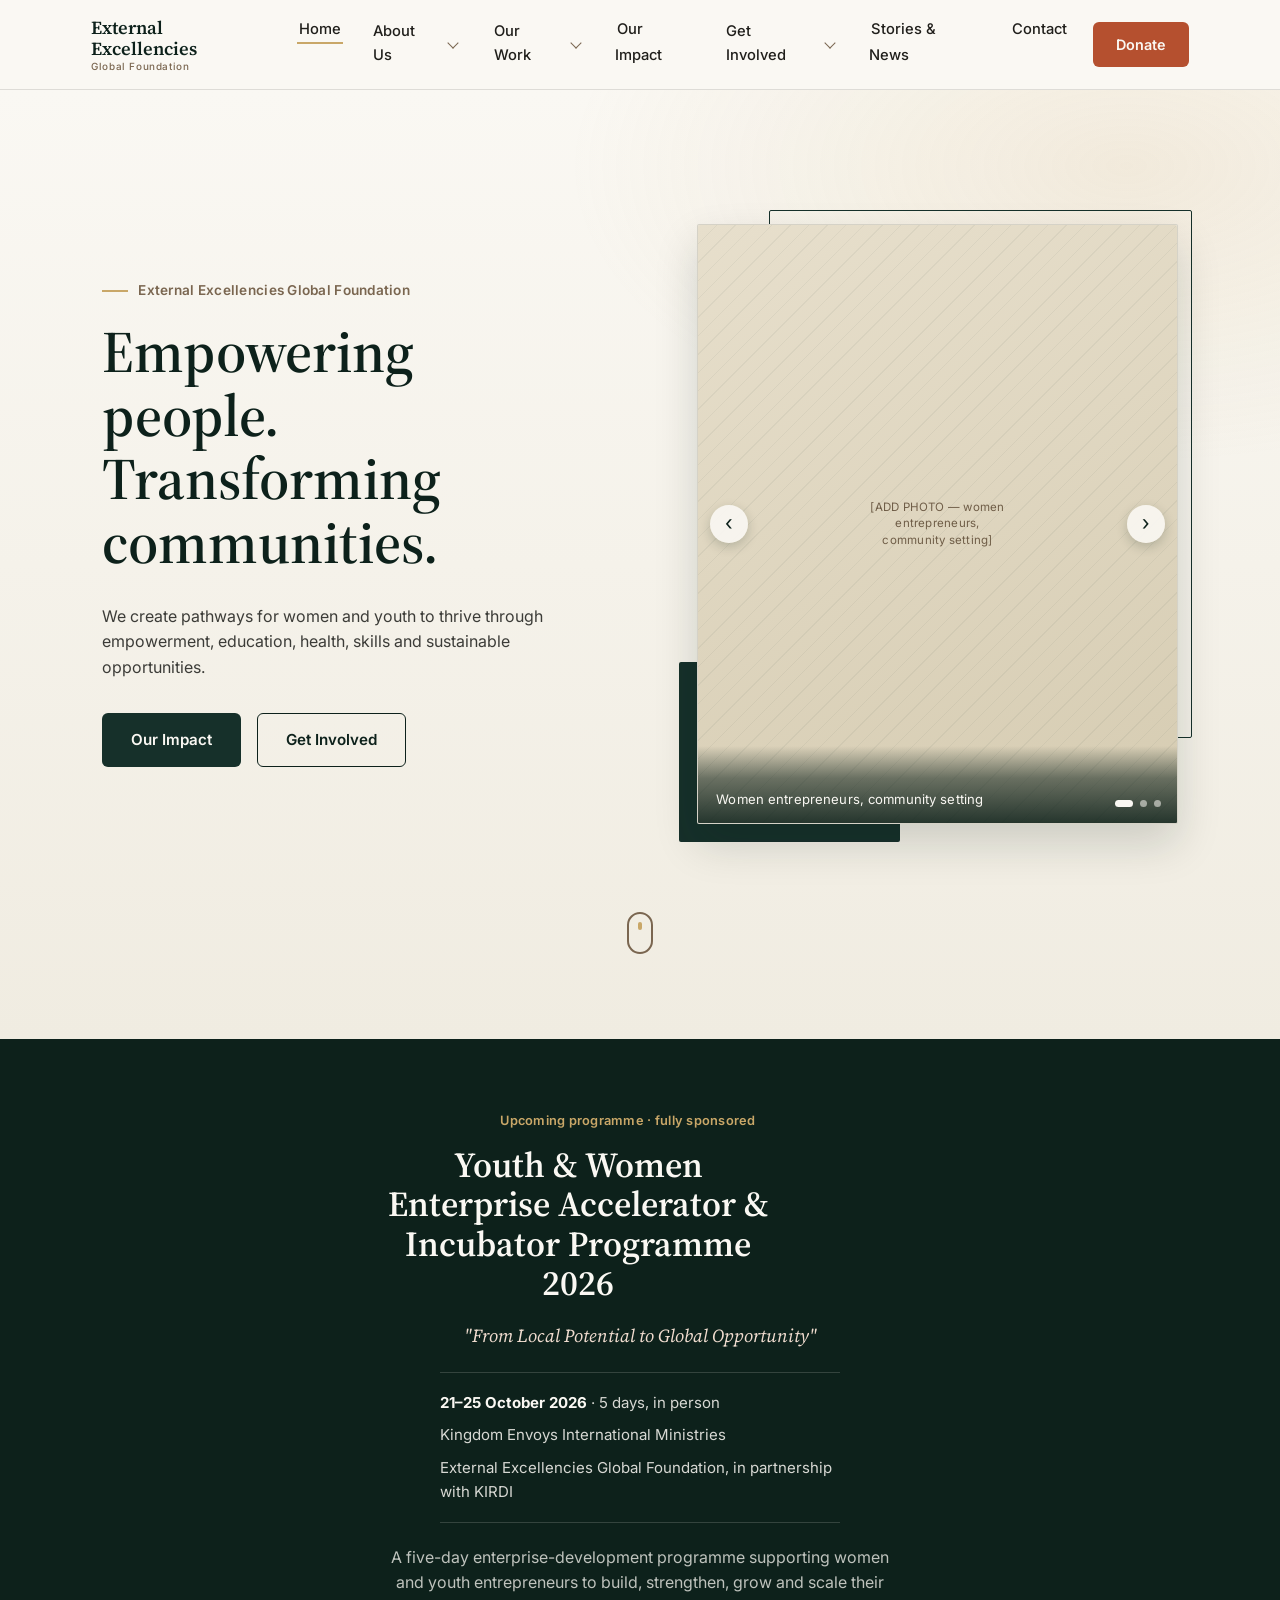
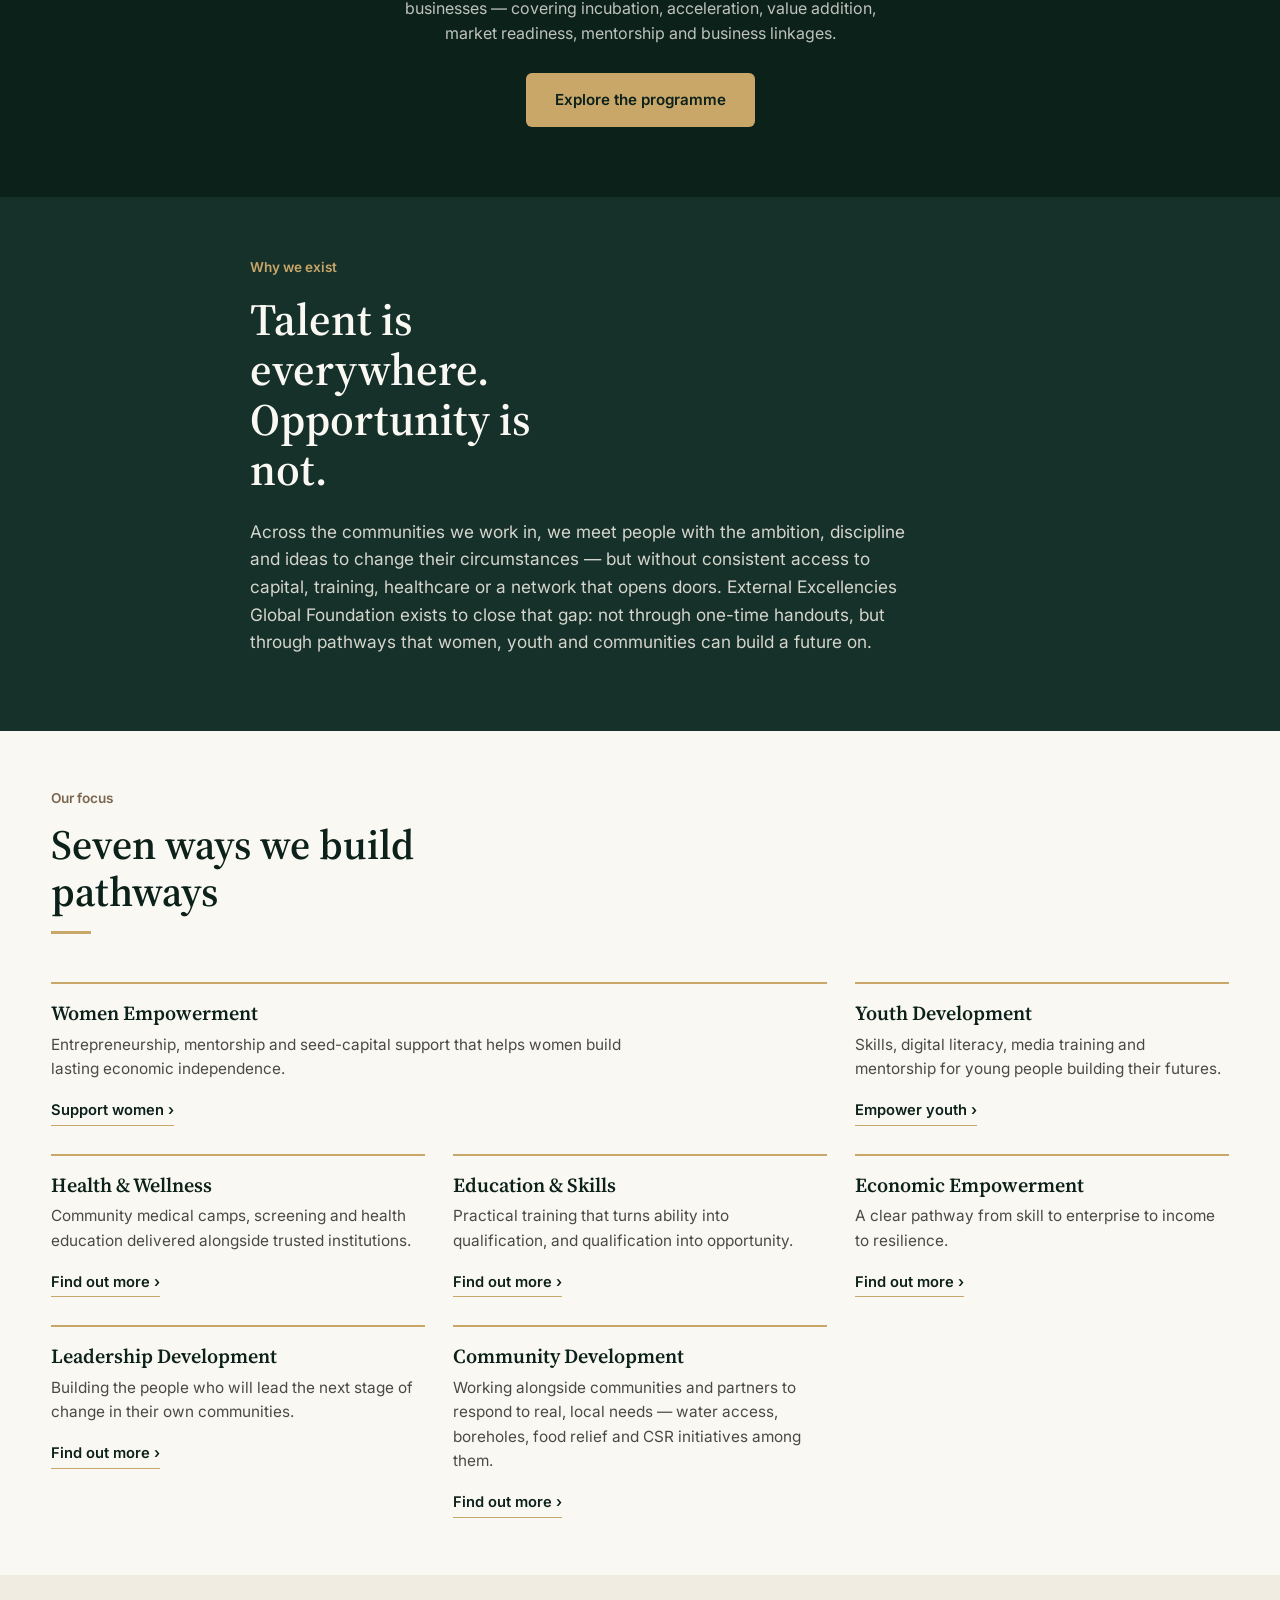
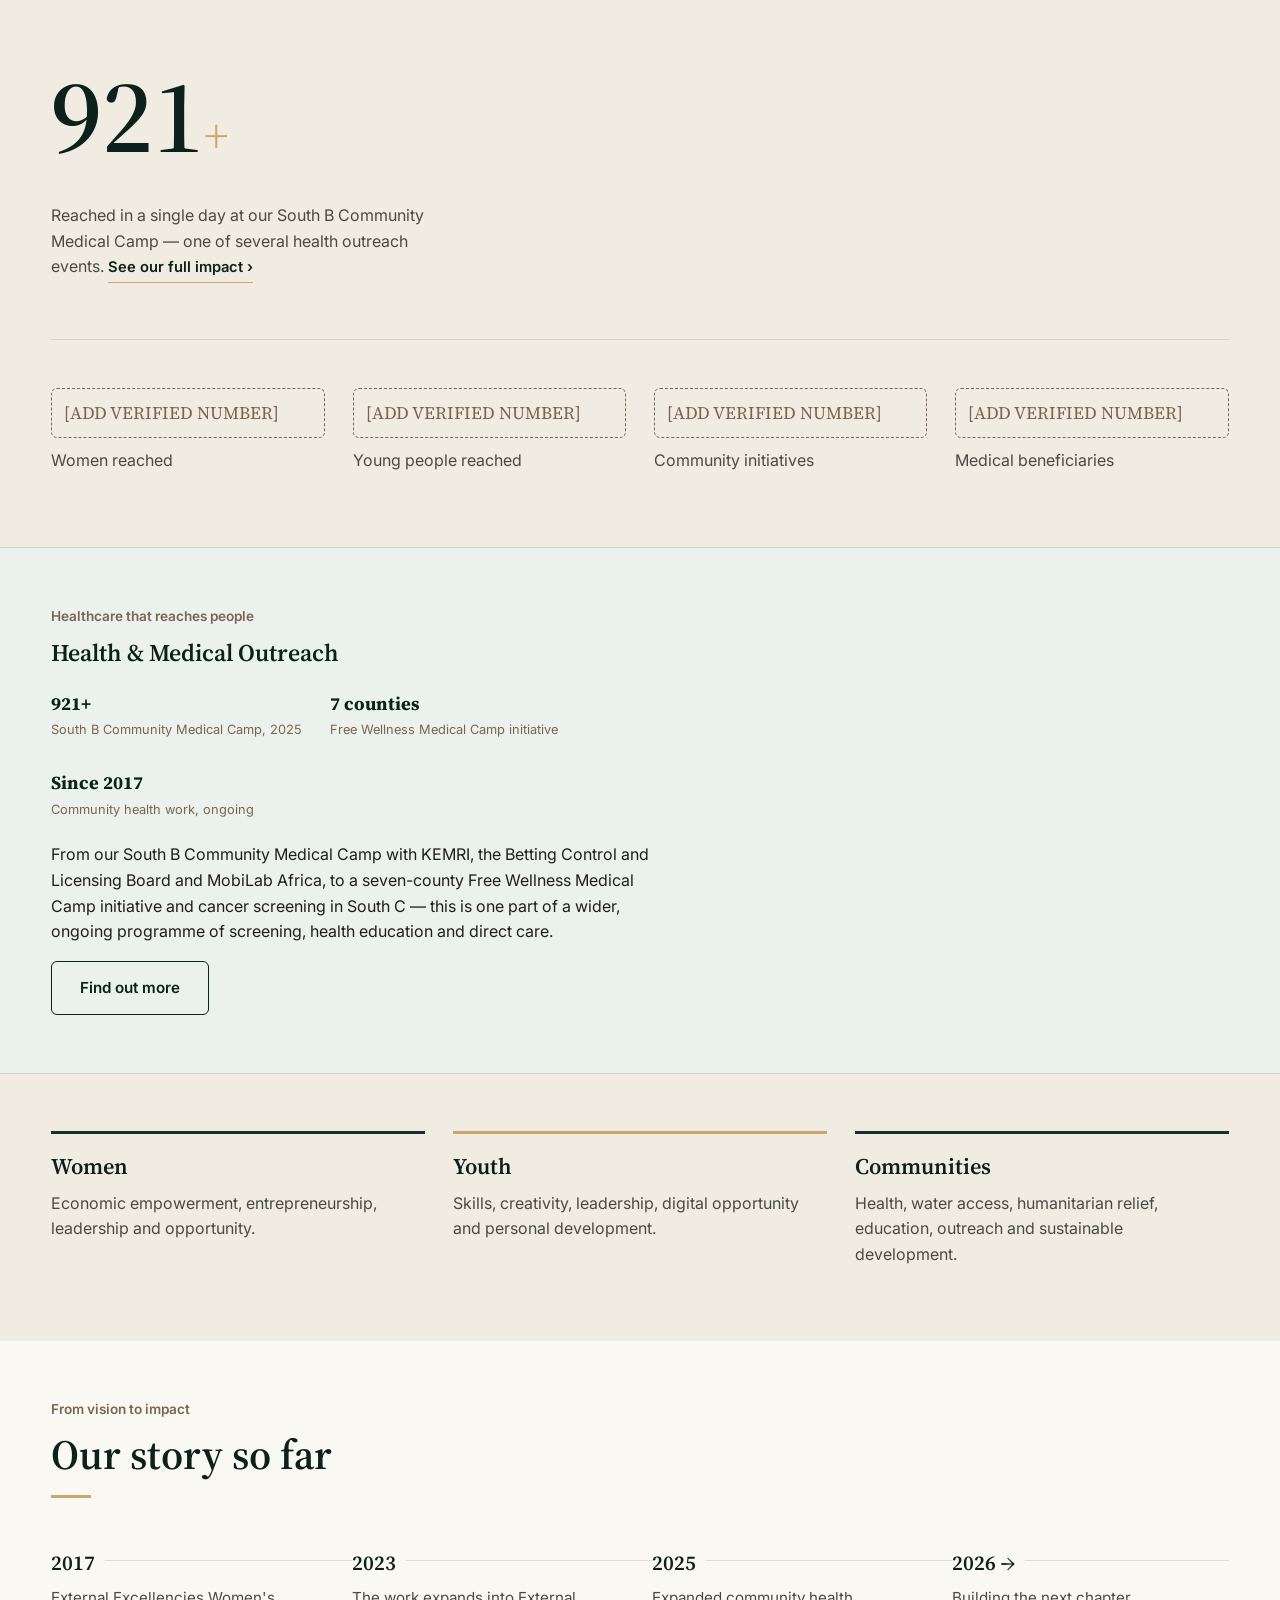
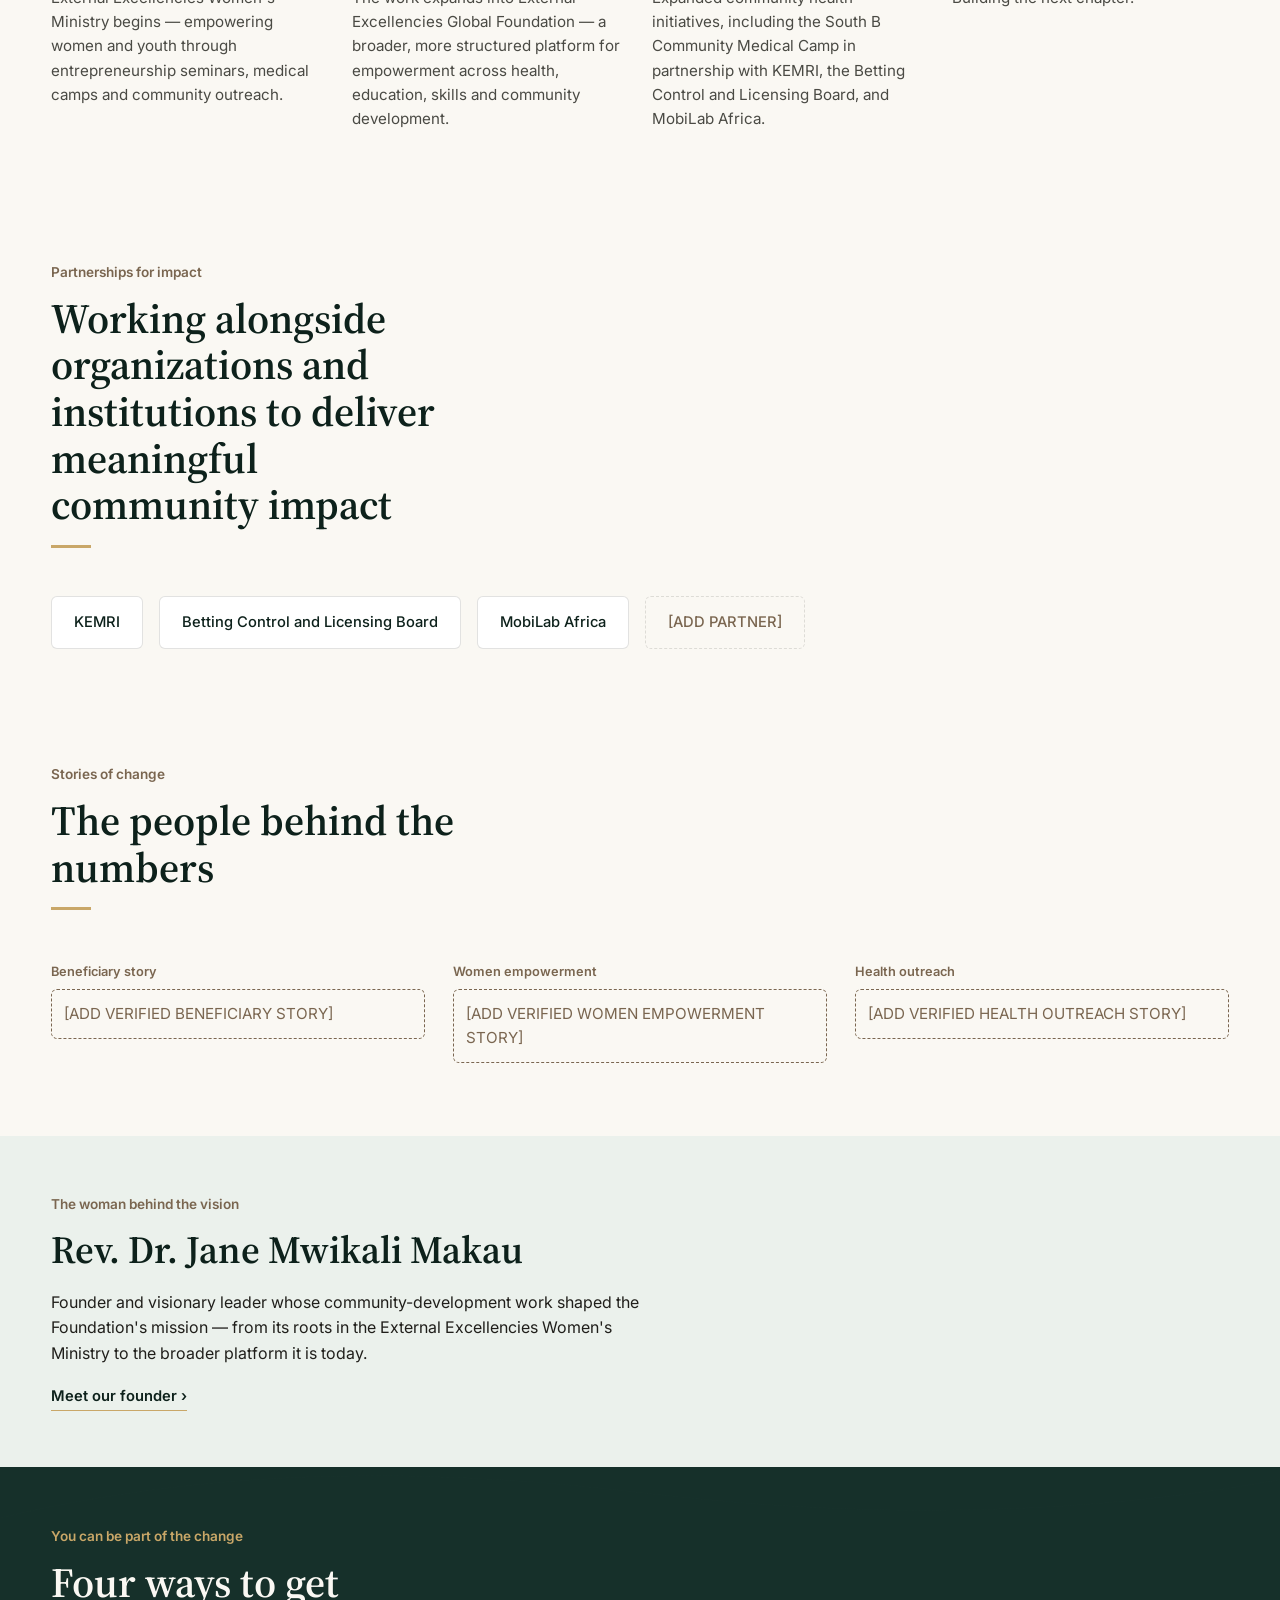
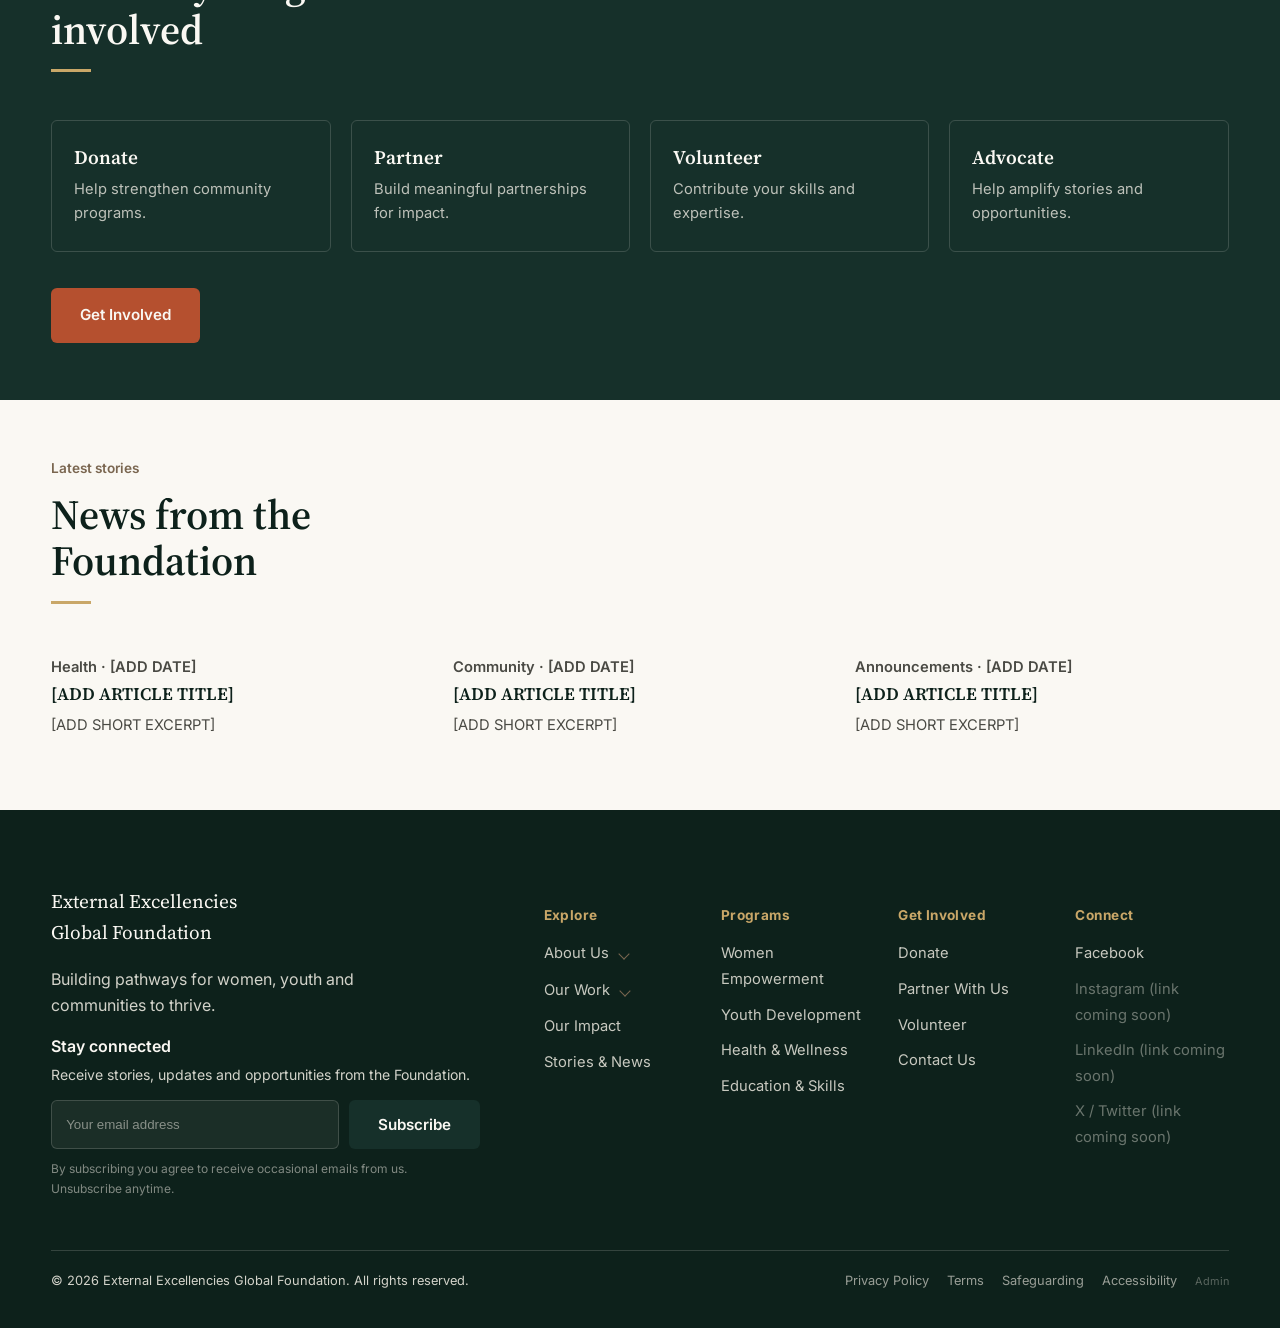
==== commit 99cf0c59: "Add files via upload" ====
--- a/index.html
+++ b/index.html
@@ -139,7 +139,7 @@
           <li>External Excellencies Global Foundation, in partnership with KIRDI</li>
         </ul>
         <p>A five-day enterprise-development programme supporting women and youth entrepreneurs to build, strengthen, grow and scale their businesses — covering incubation, acceleration, value addition, market readiness, mentorship and business linkages.</p>
-        <a href="our-work.html#accelerator" class="btn btn-primary">Explore the programme</a>
+        <a href="our-work.html#accelerator" class="btn btn-gold">Explore the programme</a>
       </div>
     </div>
   </section>
@@ -179,35 +179,35 @@
         <div class="focus-media ph-photo" data-slot="programme-health"><span class="ph-label">[ADD PHOTO]</span></div>
         <h3>Health &amp; Wellness</h3>
         <p>Community medical camps, screening and health education delivered alongside trusted institutions.</p>
-        <a href="our-work.html#health" class="focus-link">Explore our programs <span>&rsaquo;</span></a>
+        <a href="our-work.html#health" class="focus-link">Find out more <span>&rsaquo;</span></a>
       </article>
 
       <article class="focus-card">
         <div class="focus-media ph-photo" data-slot="programme-education"><span class="ph-label">[ADD PHOTO]</span></div>
         <h3>Education &amp; Skills</h3>
         <p>Practical training that turns ability into qualification, and qualification into opportunity.</p>
-        <a href="our-work.html#education" class="focus-link">Explore our programs <span>&rsaquo;</span></a>
+        <a href="our-work.html#education" class="focus-link">Find out more <span>&rsaquo;</span></a>
       </article>
 
       <article class="focus-card">
         <div class="focus-media ph-photo" data-slot="programme-economic"><span class="ph-label">[ADD PHOTO]</span></div>
         <h3>Economic Empowerment</h3>
         <p>A clear pathway from skill to enterprise to income to resilience.</p>
-        <a href="our-work.html#economic" class="focus-link">Explore our programs <span>&rsaquo;</span></a>
+        <a href="our-work.html#economic" class="focus-link">Find out more <span>&rsaquo;</span></a>
       </article>
 
       <article class="focus-card">
         <div class="focus-media ph-photo" data-slot="programme-leadership"><span class="ph-label">[ADD PHOTO]</span></div>
         <h3>Leadership Development</h3>
         <p>Building the people who will lead the next stage of change in their own communities.</p>
-        <a href="our-work.html#leadership" class="focus-link">Explore our programs <span>&rsaquo;</span></a>
+        <a href="our-work.html#leadership" class="focus-link">Find out more <span>&rsaquo;</span></a>
       </article>
 
       <article class="focus-card">
         <div class="focus-media ph-photo" data-slot="programme-community"><span class="ph-label">[ADD PHOTO]</span></div>
         <h3>Community Development</h3>
-        <p>Working alongside communities and partners to respond to real, local needs.</p>
-        <a href="our-work.html#community" class="focus-link">Explore our programs <span>&rsaquo;</span></a>
+        <p>Working alongside communities and partners to respond to real, local needs — water access, boreholes, food relief and CSR initiatives among them.</p>
+        <a href="our-work.html#community" class="focus-link">Find out more <span>&rsaquo;</span></a>
       </article>
     </div>
   </section>
@@ -217,7 +217,7 @@
     <div class="impact-inner">
       <div class="impact-stat impact-stat--verified">
         <span class="stat-number" data-count="921">0</span><span class="stat-plus">+</span>
-        <p class="stat-label">Participants — South B Community Medical Camp, 31 May 2025</p>
+        <p class="stat-label">Reached in a single day at our South B Community Medical Camp — one of several health outreach events. <a href="impact.html#projects" class="focus-link">See our full impact &rsaquo;</a></p>
       </div>
       <div class="impact-grid">
         <div class="impact-stat">
@@ -243,17 +243,17 @@
   <!-- ============ HEALTHCARE FEATURE ============ -->
   <section class="health-feature">
     <div class="health-inner">
-      <div class="health-media ph-photo" data-slot="feature-health"><span class="ph-label">[ADD PHOTO — South B medical camp]</span></div>
+      <div class="health-media ph-photo" data-slot="feature-health"><span class="ph-label">[ADD PHOTO — health &amp; medical outreach]</span></div>
       <div class="health-copy">
         <p class="section-eyebrow">Healthcare that reaches people</p>
-        <h2>South B Community Medical Camp</h2>
+        <h2>Health &amp; Medical Outreach</h2>
         <ul class="health-facts">
-          <li><strong>31 May 2025</strong><span>Date</span></li>
-          <li><strong>South B, Nairobi</strong><span>Location</span></li>
-          <li><strong>921 participants</strong><span>Turnout</span></li>
+          <li><strong>921+</strong><span>South B Community Medical Camp, 2025</span></li>
+          <li><strong>7 counties</strong><span>Free Wellness Medical Camp initiative</span></li>
+          <li><strong>Since 2017</strong><span>Community health work, ongoing</span></li>
         </ul>
-        <p>Delivered in collaboration with the Kenya Medical Research Institute (KEMRI), the Betting Control and Licensing Board, and MobiLab Africa — bringing screening, health education and direct care to the community in one coordinated day.</p>
-        <a href="impact.html" class="btn btn-outline">Explore our impact</a>
+        <p>From our South B Community Medical Camp with KEMRI, the Betting Control and Licensing Board and MobiLab Africa, to a seven-county Free Wellness Medical Camp initiative and cancer screening in South C — this is one part of a wider, ongoing programme of screening, health education and direct care.</p>
+        <a href="our-work.html#health" class="btn btn-outline">Find out more</a>
       </div>
     </div>
   </section>
@@ -271,7 +271,7 @@
       </div>
       <div class="pillar">
         <h3>Communities</h3>
-        <p>Health, resilience, education, outreach and sustainable development.</p>
+        <p>Health, water access, humanitarian relief, education, outreach and sustainable development.</p>
       </div>
     </div>
   </section>
@@ -409,6 +409,15 @@
         <p>[ADD SHORT EXCERPT]</p>
       </article>
     </div>
+  </section>
+
+  <!-- ============ CUSTOM PHOTO GALLERY (added via /admin) ============ -->
+  <section class="custom-gallery" data-zone="home">
+    <div class="section-head">
+      <p class="section-eyebrow">Gallery</p>
+      <h2>More from our work</h2>
+    </div>
+    <div class="custom-gallery-grid"></div>
   </section>
 
 </main>
@@ -505,5 +514,6 @@
 
 <script src="main.js"></script>
 <script src="site-images.js"></script>
+<script src="custom-photos.js"></script>
 </body>
 </html>
--- a/style.css
+++ b/style.css
@@ -518,6 +518,14 @@
 section { padding: clamp(32px, 4.5vw, 60px) var(--gutter); }
 .section-head { max-width: var(--max); margin: 0 auto 48px; }
 .section-head h2 { font-size: clamp(1.8rem, 3.4vw, 2.6rem); max-width: 20ch; }
+.section-head h2::after {
+  content: "";
+  display: block;
+  width: 40px;
+  height: 3px;
+  background: var(--gold);
+  margin-top: 16px;
+}
 .section-eyebrow {
   font-size: 0.85rem;
   font-weight: 600;
@@ -1123,3 +1131,36 @@
 .prog-hero-inner.media-removed .prog-hero-copy { max-width: 60ch; margin: 0 auto; }
 .featured-programme-inner.media-removed .featured-programme-facts,
 .prog-hero-inner.media-removed .prog-hero-facts { text-align: left; max-width: 40ch; margin-left: auto; margin-right: auto; }
+
+/* ============================================================
+   CUSTOM PHOTO GALLERY — user-added frames from /admin
+   ------------------------------------------------------------
+   One "Photo gallery" section per page, populated only with
+   frames added for that page's zone. Hidden entirely if empty.
+   ============================================================ */
+.custom-gallery { padding: 64px 24px; max-width: 1180px; margin: 0 auto; }
+.custom-gallery .section-head { margin-bottom: 28px; }
+.custom-gallery-grid {
+  display: grid;
+  grid-template-columns: repeat(auto-fill, minmax(220px, 1fr));
+  gap: 20px;
+  align-items: start;
+}
+.custom-frame {
+  margin: 0;
+  background: var(--forest-tint, #EBF1EC);
+  border-radius: 8px;
+  overflow: hidden;
+}
+.custom-frame img { display: block; width: 100%; height: 100%; object-fit: cover; }
+.custom-frame figcaption {
+  padding: 10px 12px;
+  font-size: 0.85rem;
+  color: var(--sand, #7A6650);
+  background: var(--ivory, #FAF8F3);
+}
+/* Frame shapes — pick one per photo in the admin dashboard */
+.custom-frame.cf-square { aspect-ratio: 1 / 1; }
+.custom-frame.cf-portrait { aspect-ratio: 3 / 4; }
+.custom-frame.cf-landscape { aspect-ratio: 4 / 3; }
+.custom-frame.cf-wide { aspect-ratio: 16 / 7; grid-column: 1 / -1; }
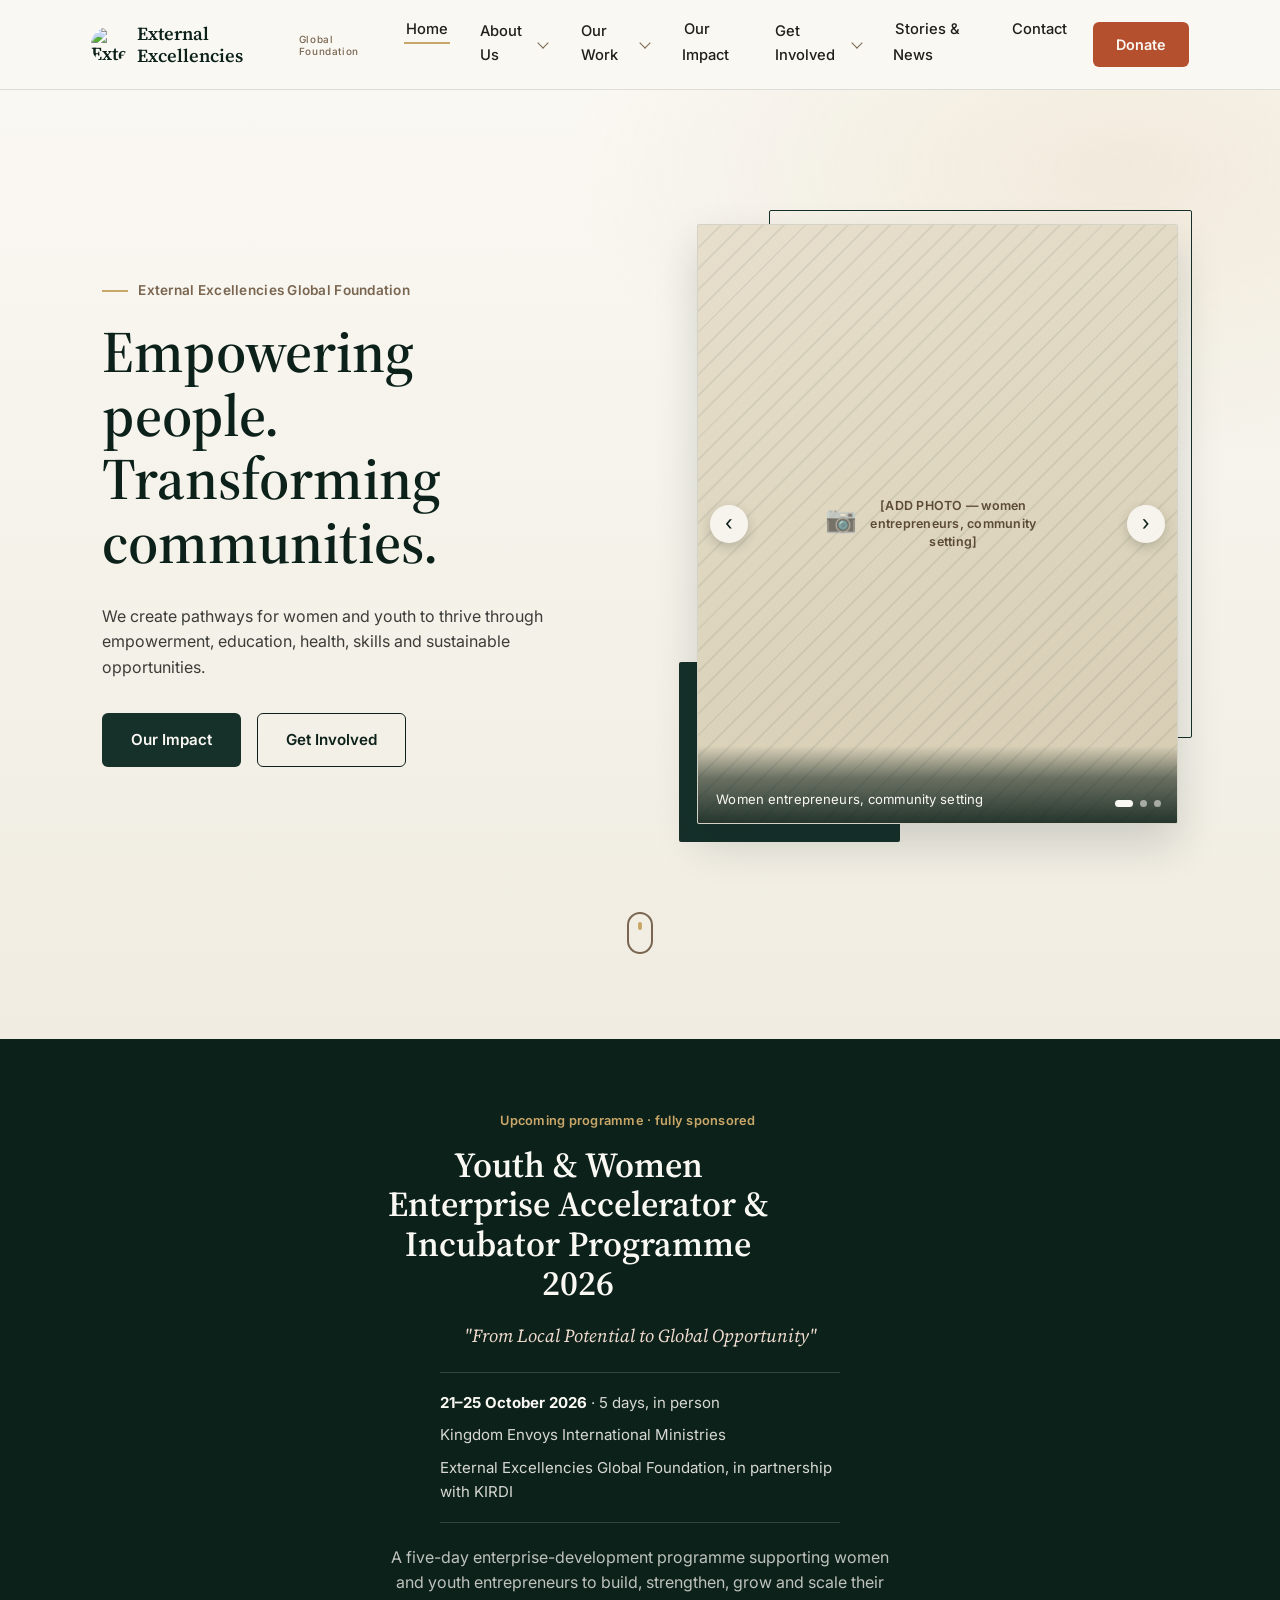
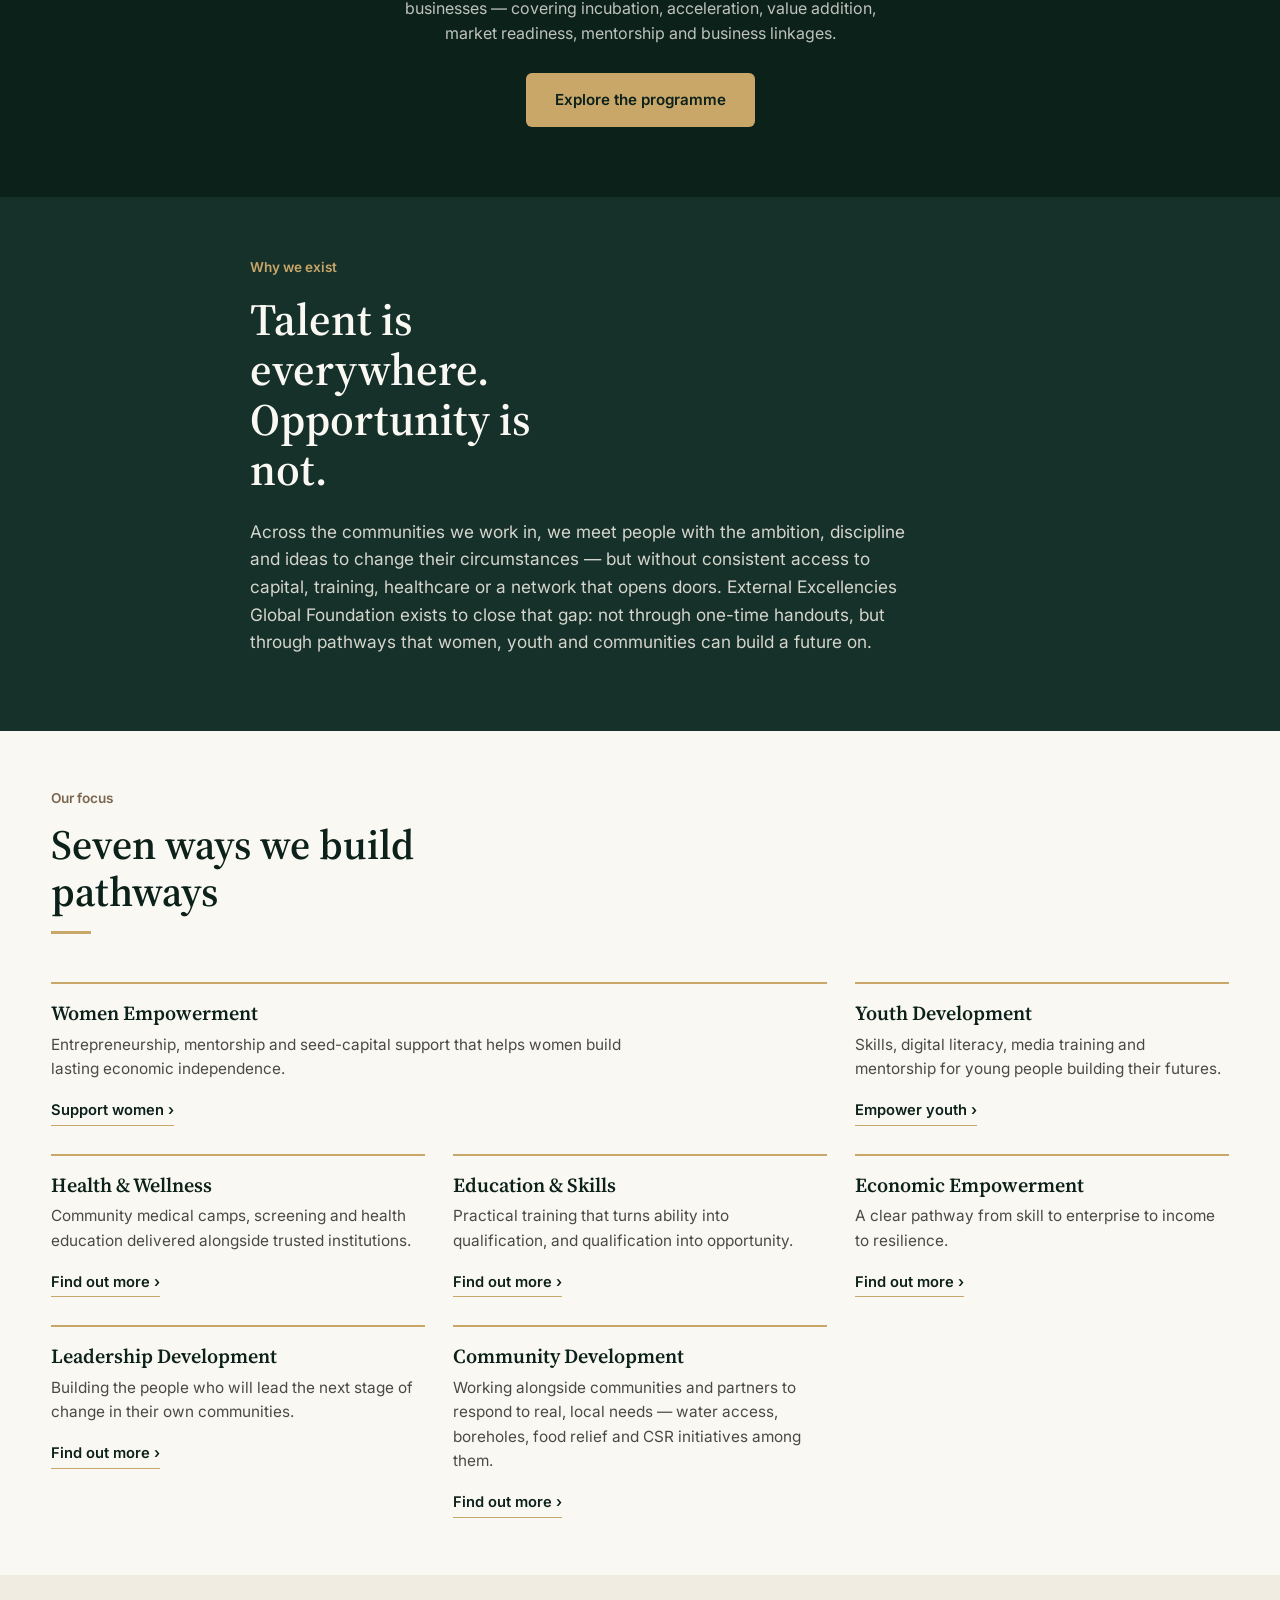
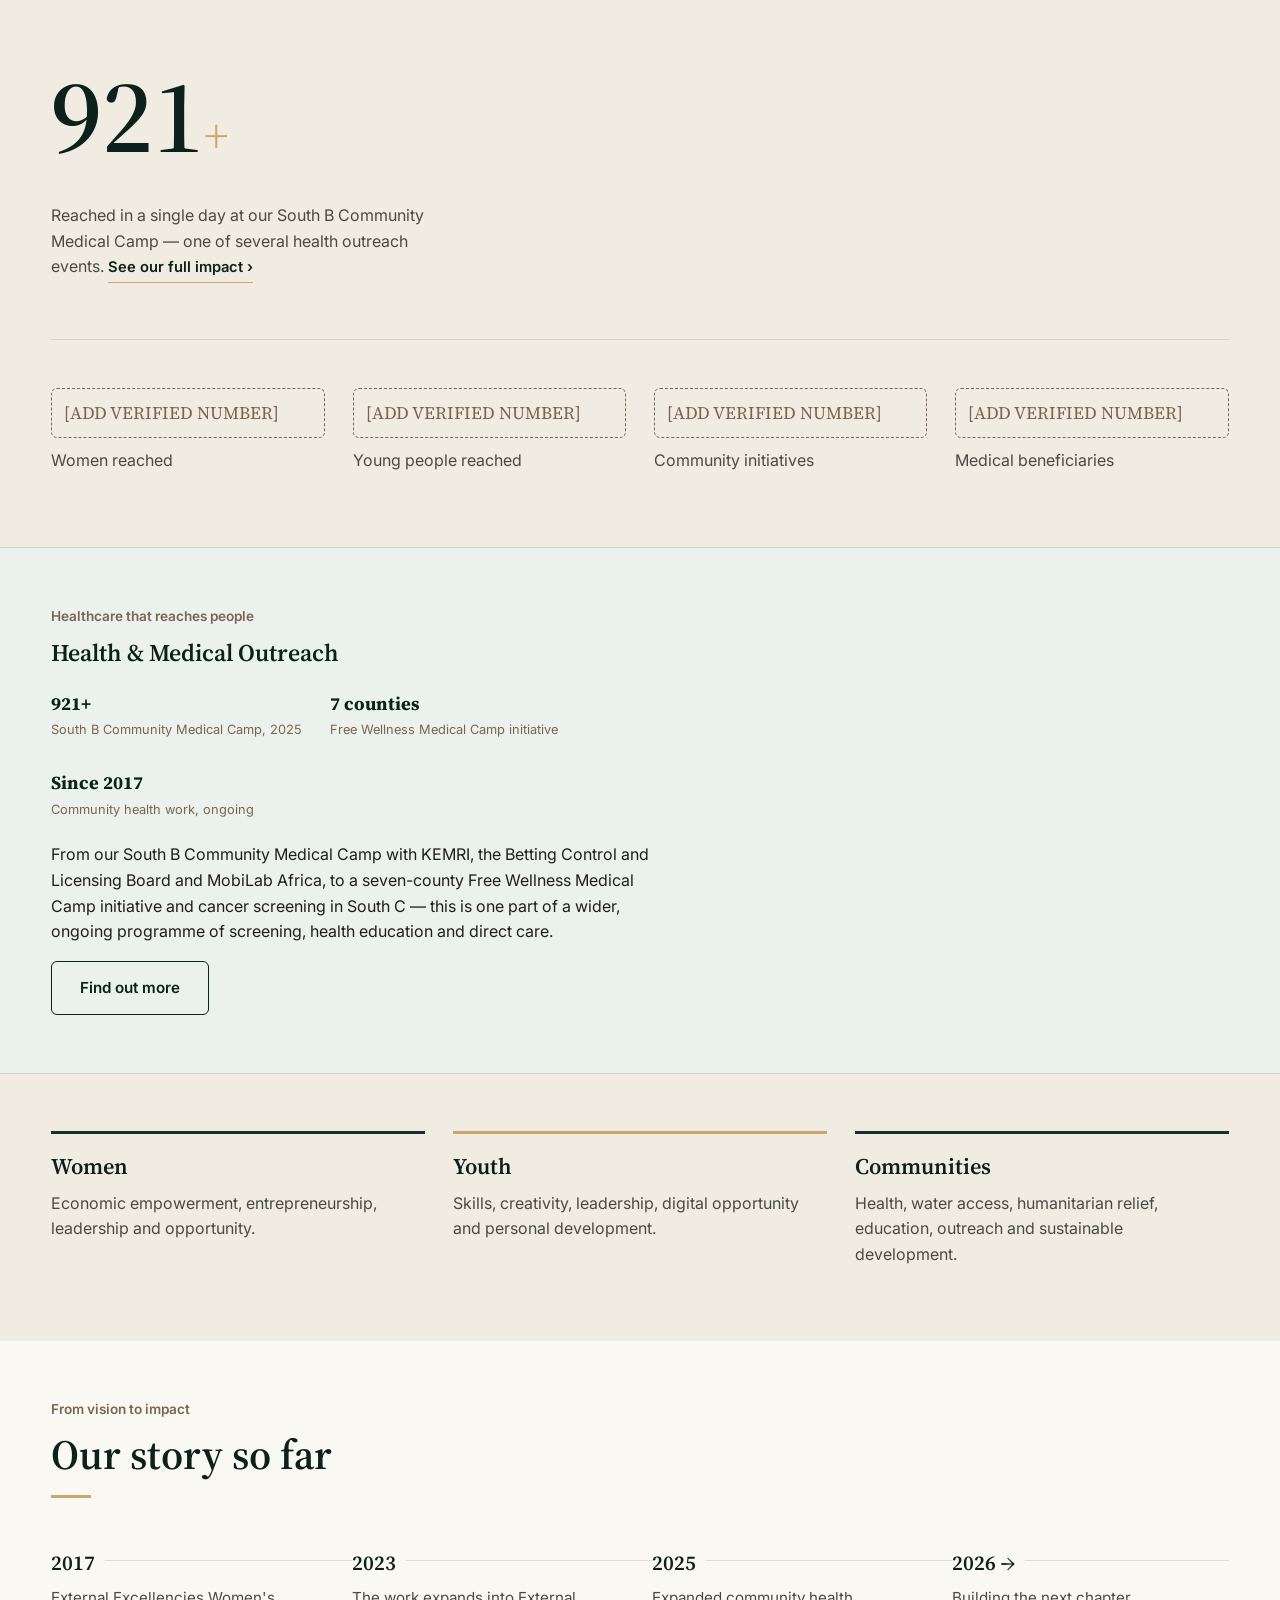
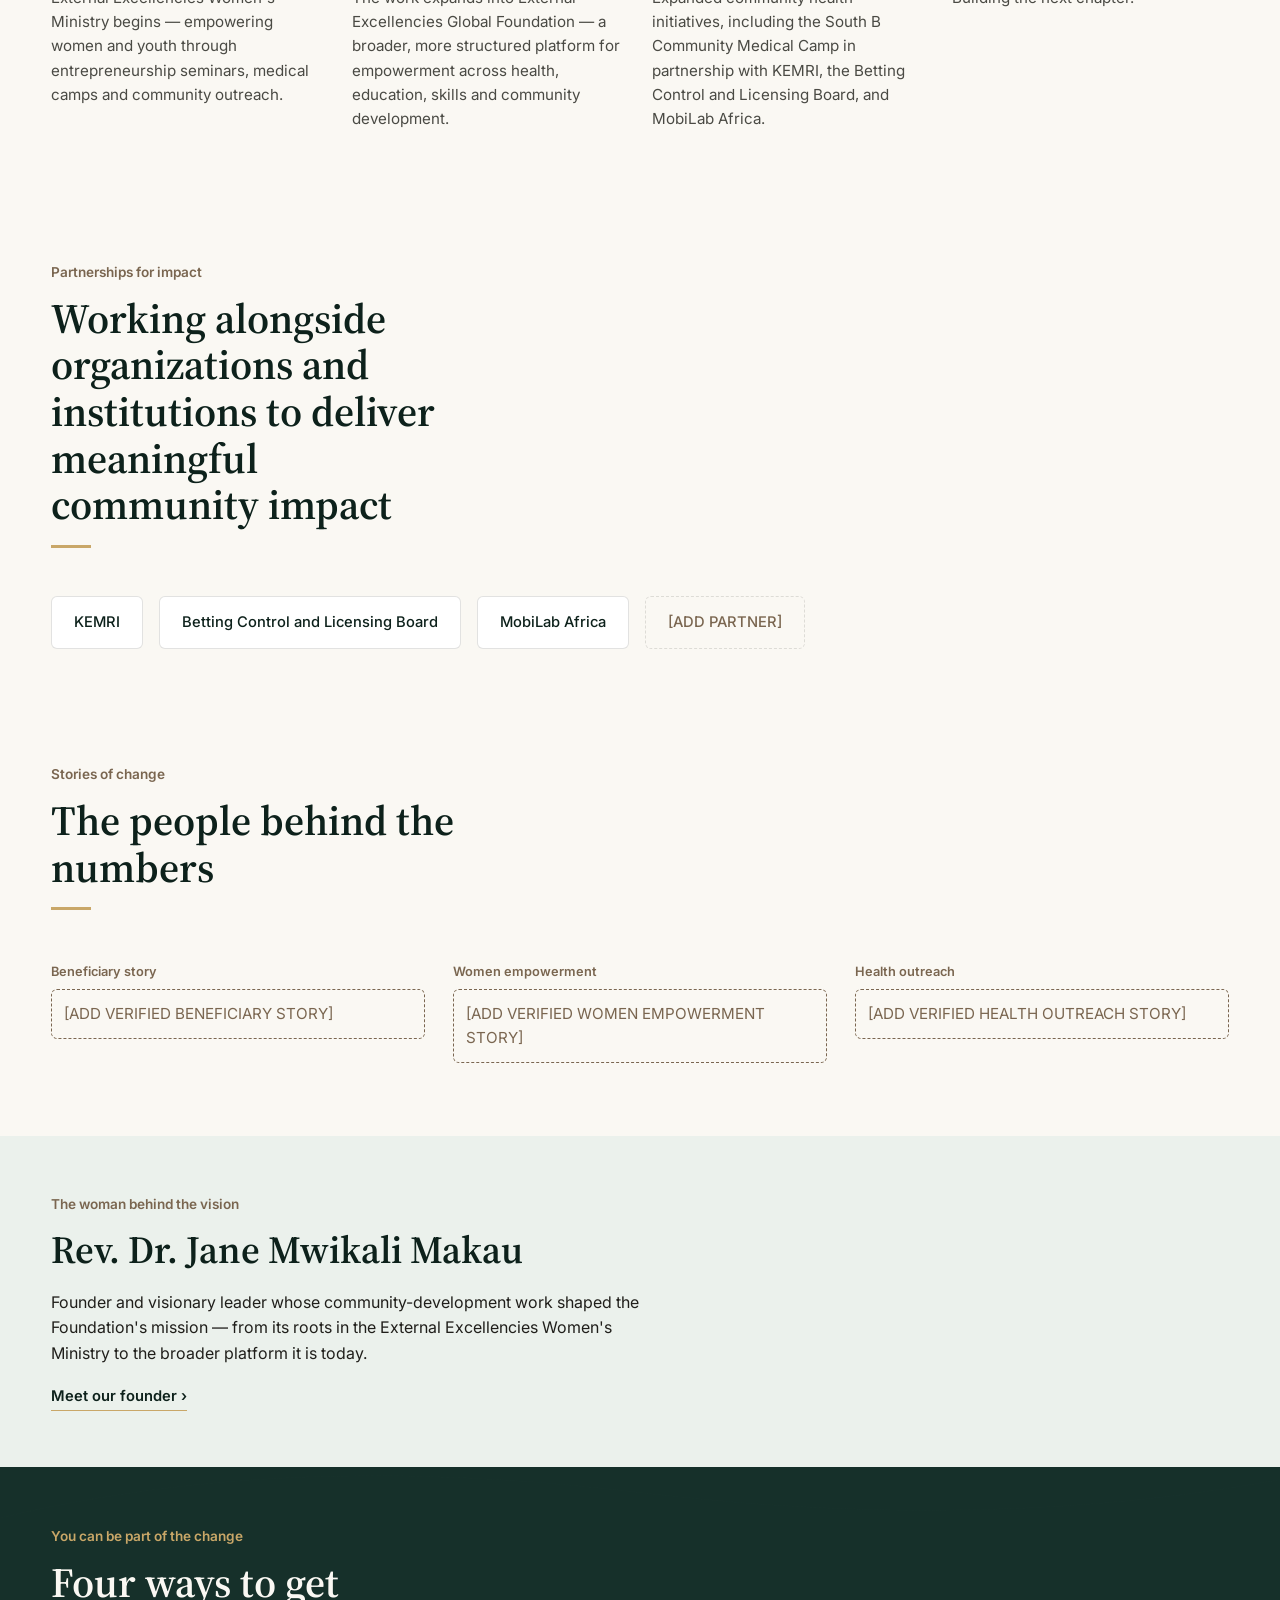
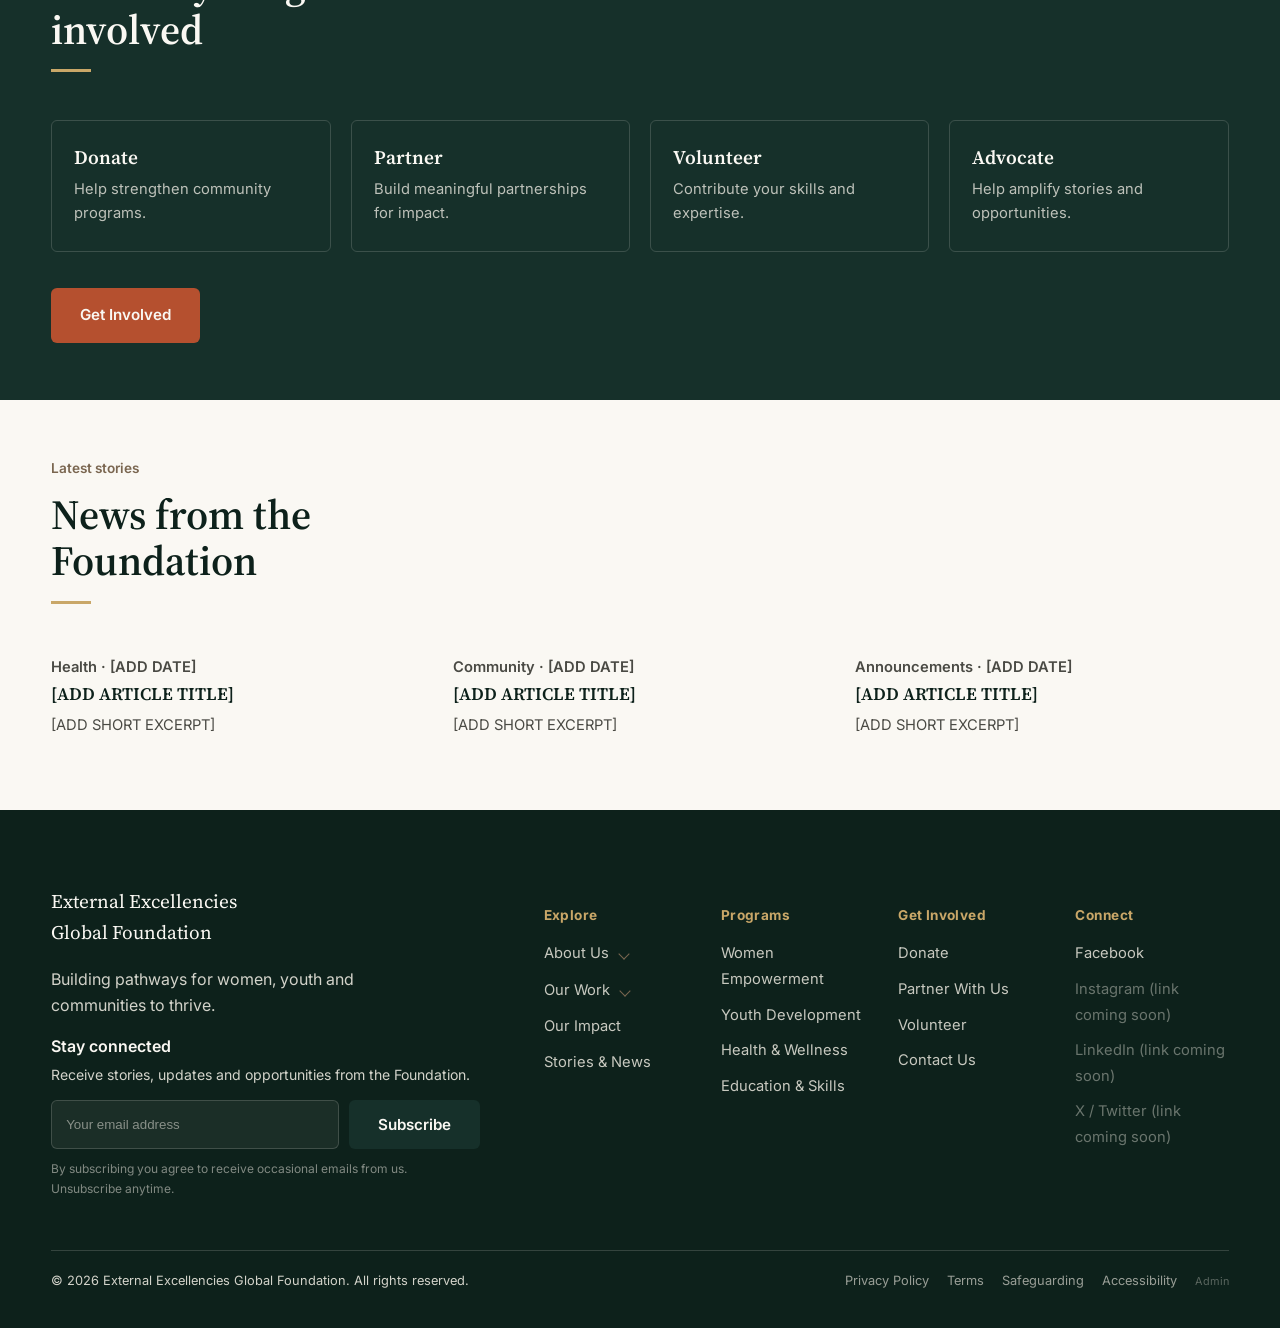
==== commit a551c560: "Add files via upload" ====
--- a/index.html
+++ b/index.html
@@ -23,7 +23,7 @@
 <!-- ============ HEADER ============ -->
 <header class="site-header" id="site-header">
   <div class="header-inner">
-    <a href="index.html" class="logo">External Excellencies<span>Global Foundation</span></a>
+    <a href="index.html" class="logo"><img src="images/logo.jpg" alt="External Excellencies Global Foundation logo" class="logo-mark">External Excellencies<span>Global Foundation</span></a>
 
     <nav class="main-nav" id="main-nav" aria-label="Primary">
       <ul>
--- a/style.css
+++ b/style.css
@@ -184,7 +184,16 @@
   text-decoration: none;
   color: var(--forest-deep);
   line-height: 1.15;
-  display: block;
+  display: flex;
+  align-items: center;
+  gap: 10px;
+}
+.logo-mark {
+  width: 36px;
+  height: 36px;
+  border-radius: 50%;
+  object-fit: cover;
+  flex-shrink: 0;
 }
 .logo span { display: block; font-size: 0.62rem; font-family: var(--font-body); font-weight: 500; color: var(--sand); letter-spacing: 0.06em; margin-top: 2px; }
 
@@ -717,7 +726,7 @@
   gap: clamp(32px, 5vw, 64px);
   align-items: center;
 }
-.founder-media { aspect-ratio: 3/4; border-radius: var(--radius); }
+.founder-media { aspect-ratio: 3/4; border-radius: var(--radius); max-height: 440px; }
 .founder-copy h2 { font-size: clamp(1.8rem, 3.4vw, 2.4rem); }
 
 /* ============ GET INVOLVED ============ */
@@ -953,15 +962,23 @@
    part of the design rather than a broken image. */
 .ph-photo {
   position: relative;
-  border: 1px solid var(--forest-tint-line);
+  border: 1.5px dashed var(--sand, #7A6650);
   background:
-    repeating-linear-gradient(135deg, rgba(22,48,42,0.05) 0 1px, transparent 1px 13px),
+    repeating-linear-gradient(135deg, rgba(22,48,42,0.07) 0 2px, transparent 2px 15px),
     linear-gradient(160deg, #E7DFCC 0%, #D6CCB2 100%);
 }
+.ph-photo::before {
+  content: "📷";
+  font-size: 1.6rem;
+  display: block;
+  margin-bottom: 8px;
+  opacity: 0.55;
+}
 .ph-label {
-  font-size: 0.72rem;
+  font-size: 0.78rem;
+  font-weight: 600;
   line-height: 1.45;
-  color: #6f5d47;
+  color: #5b4a35;
   max-width: 24ch;
 }
 
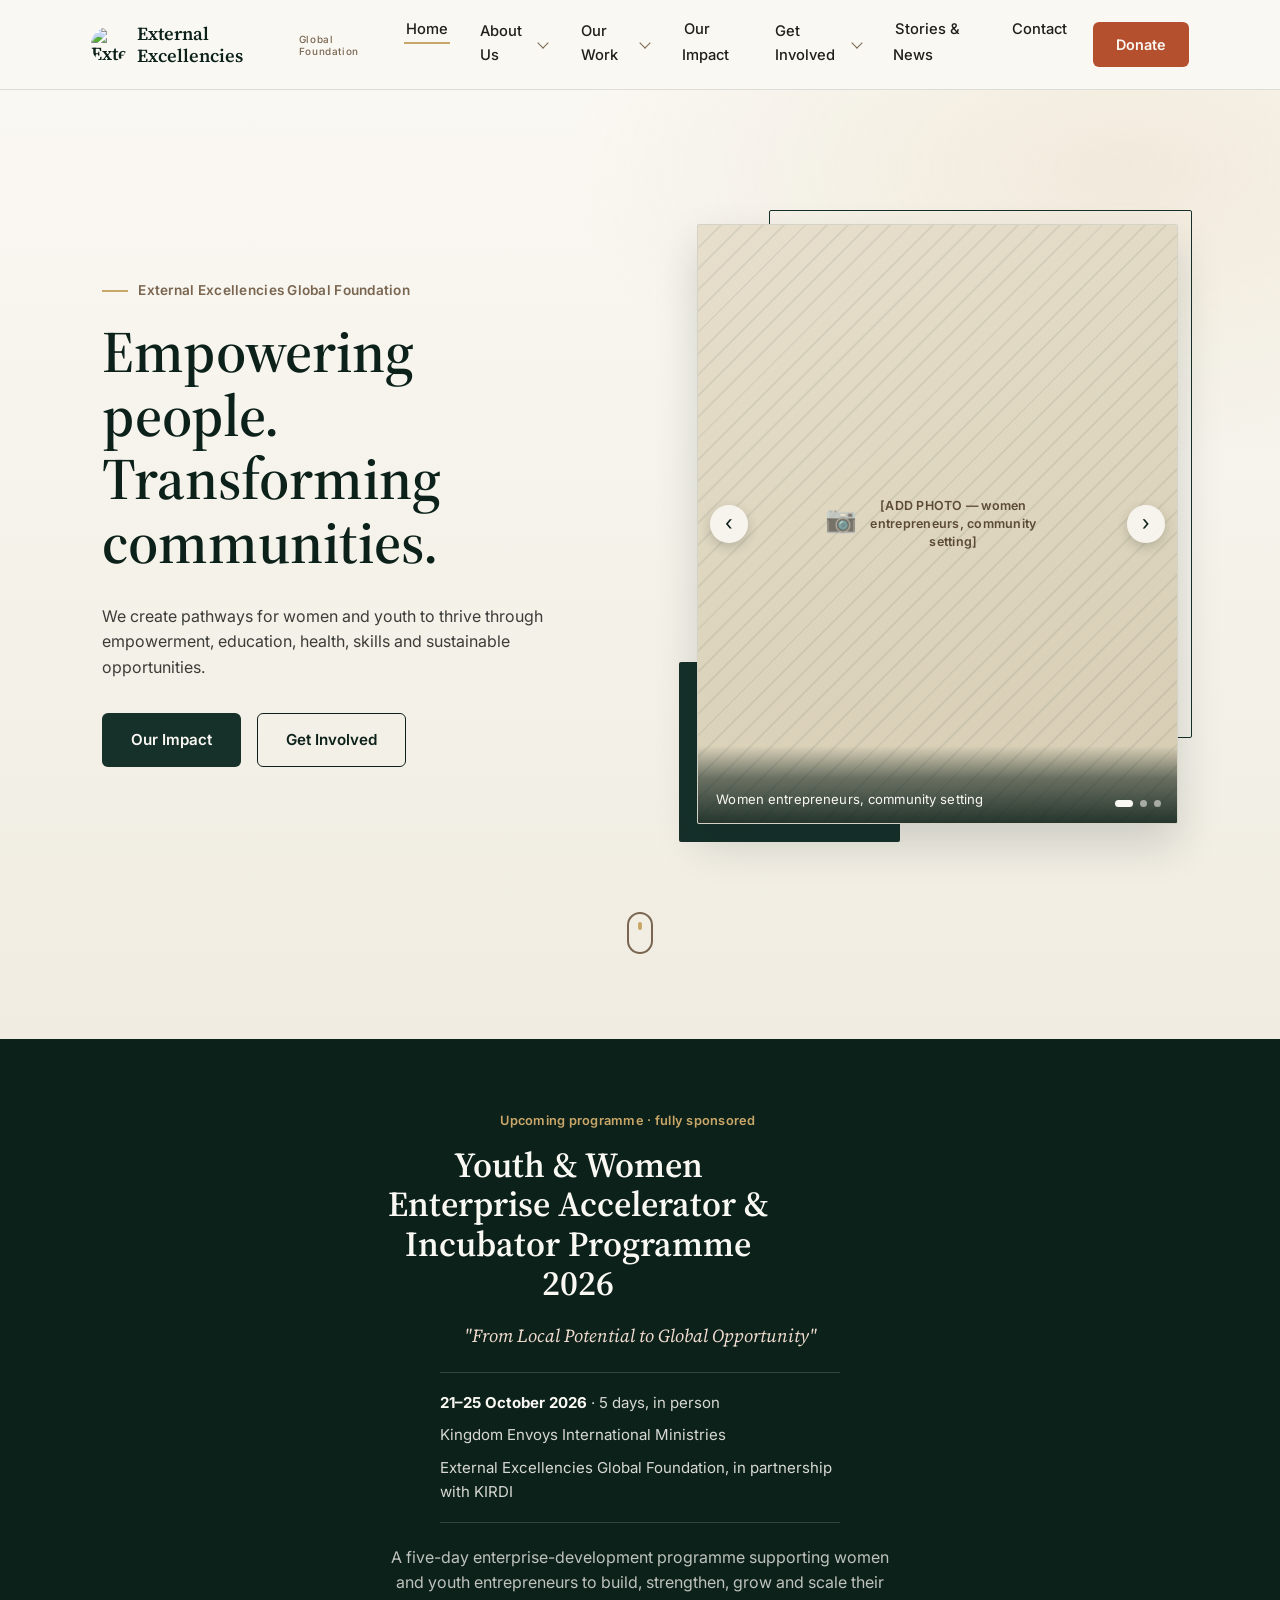
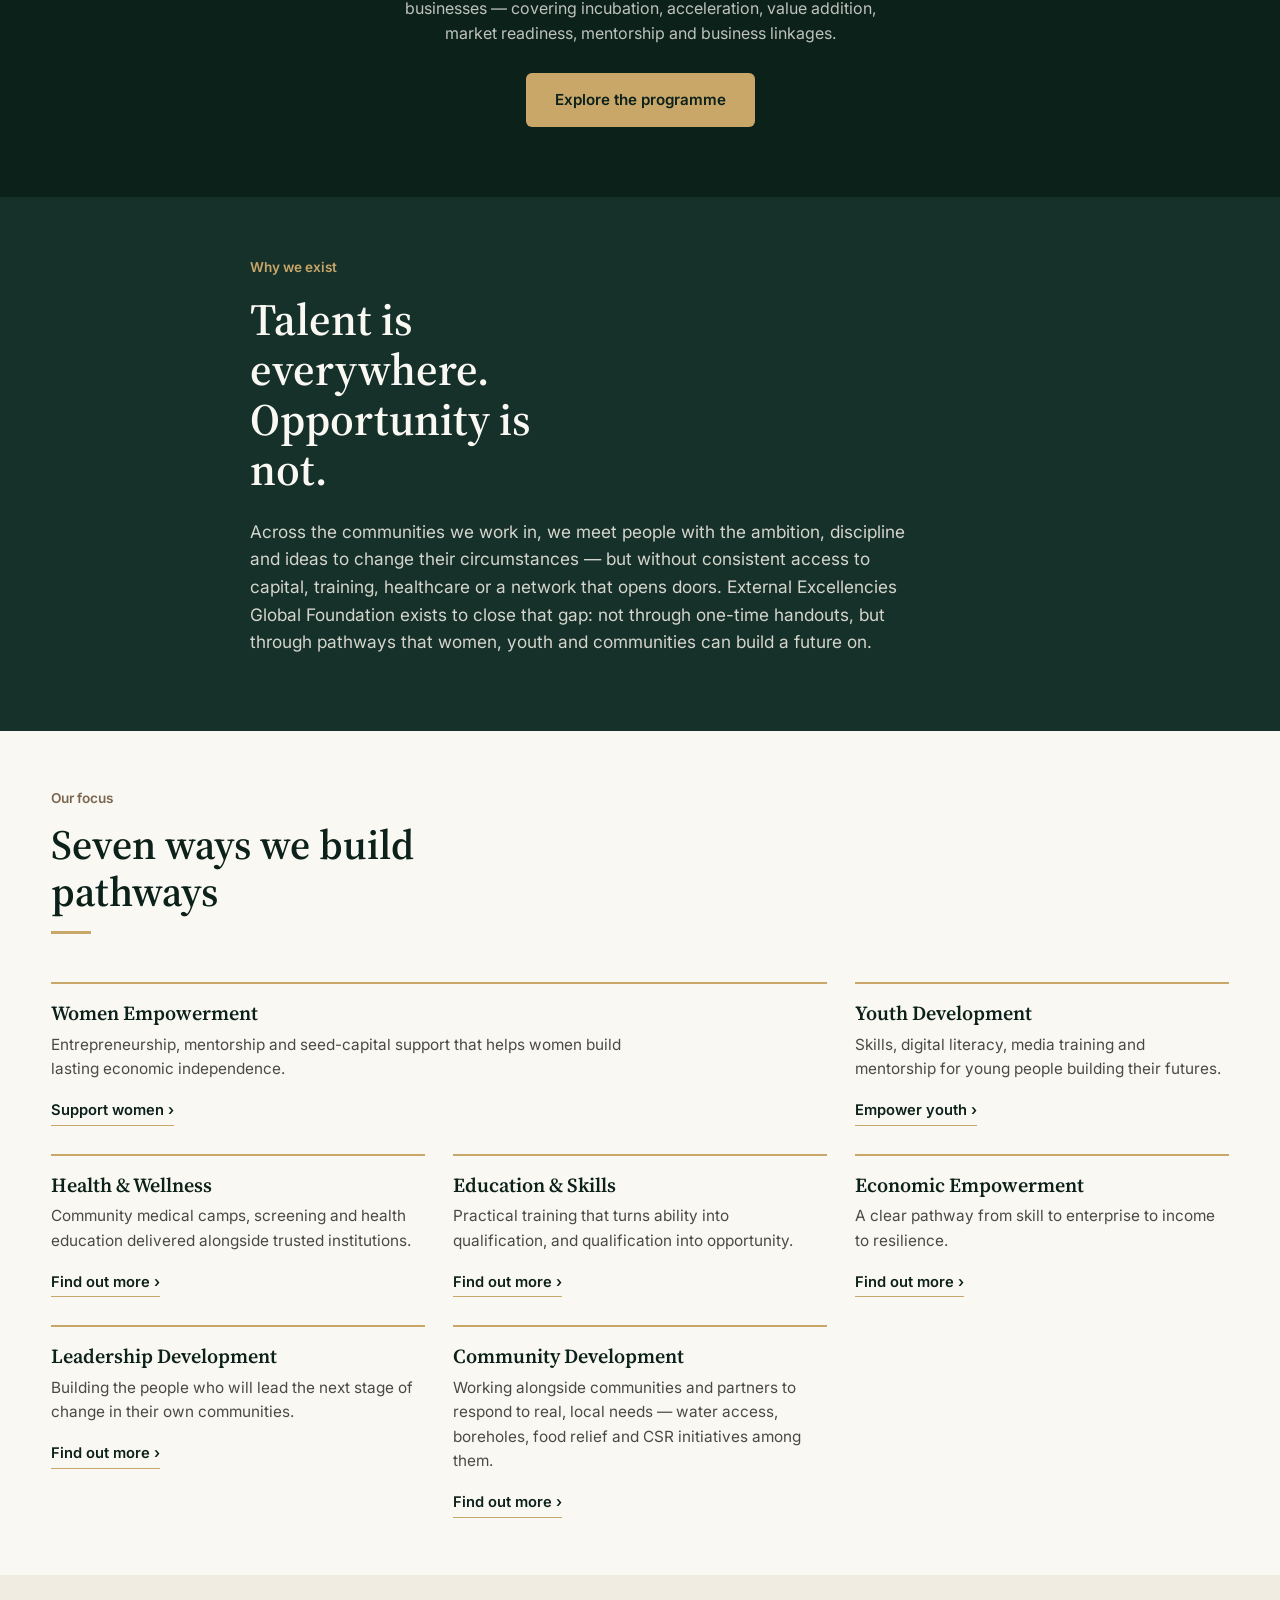
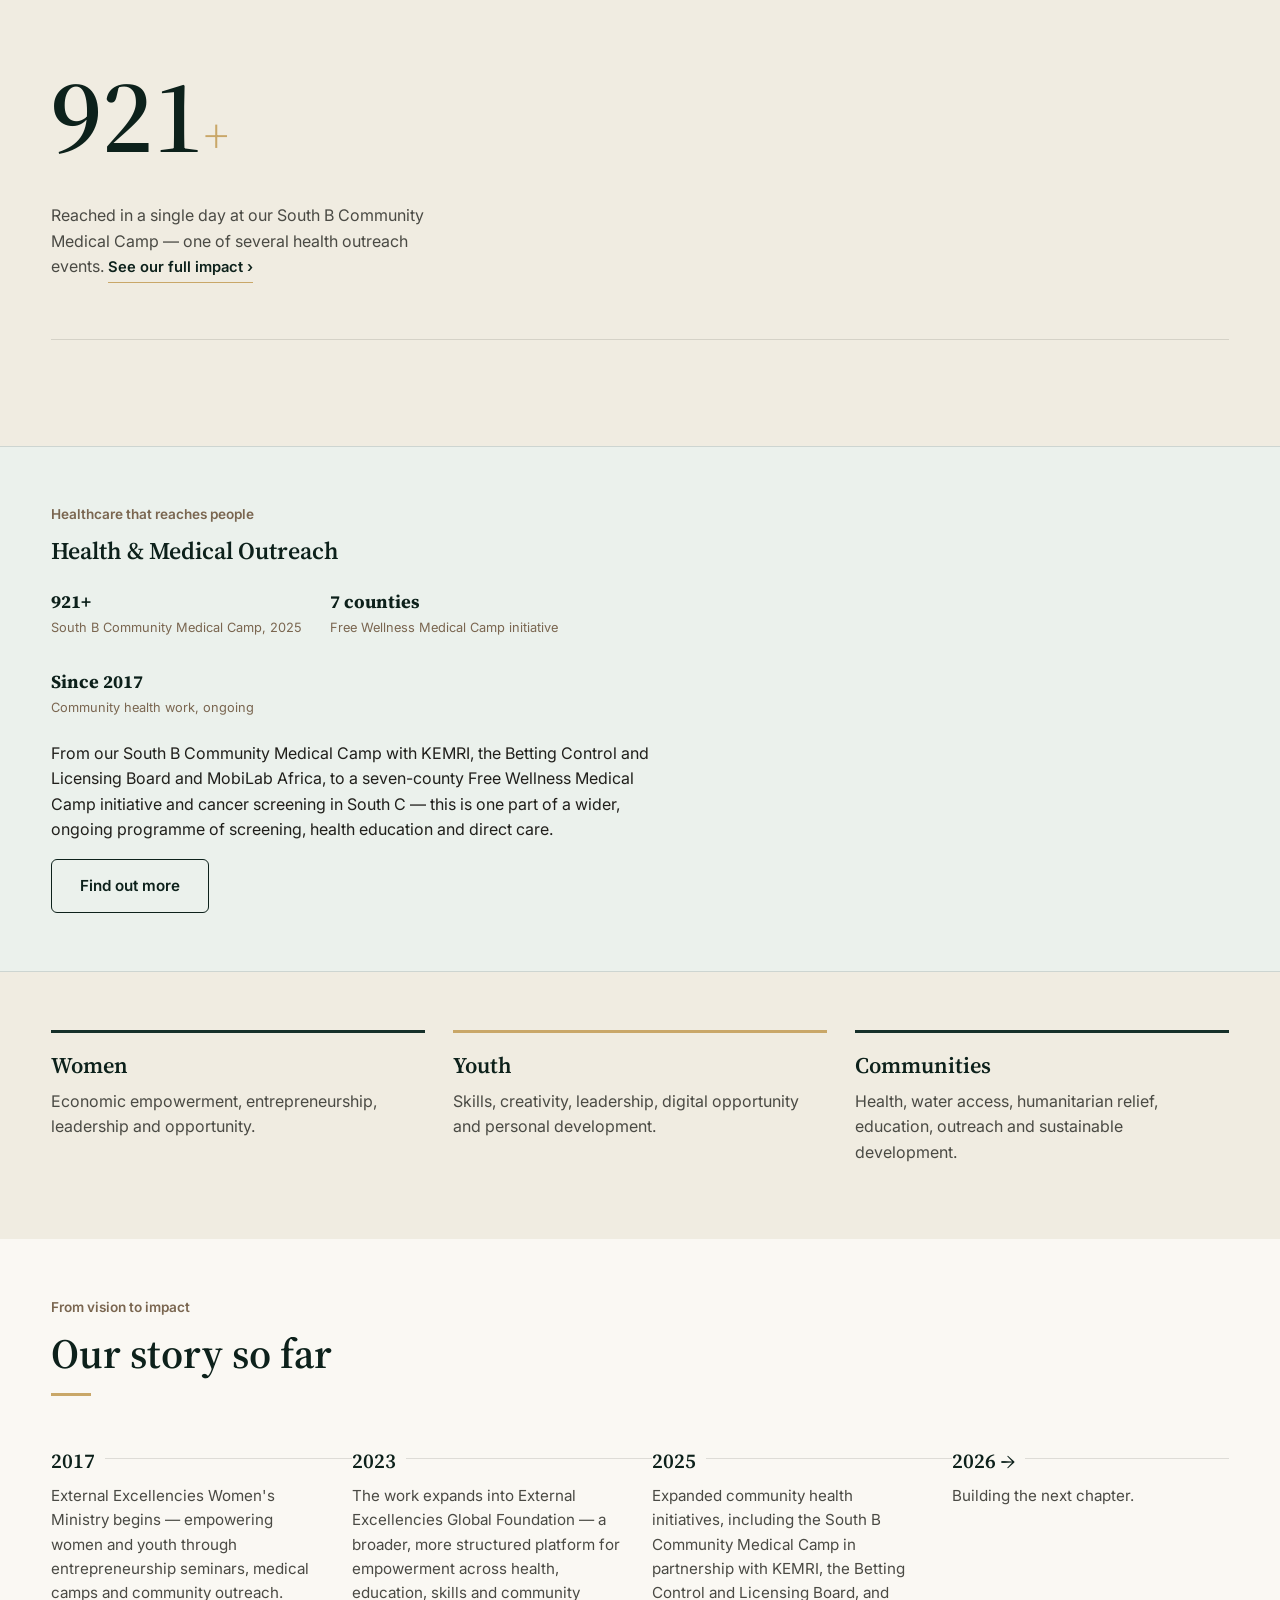
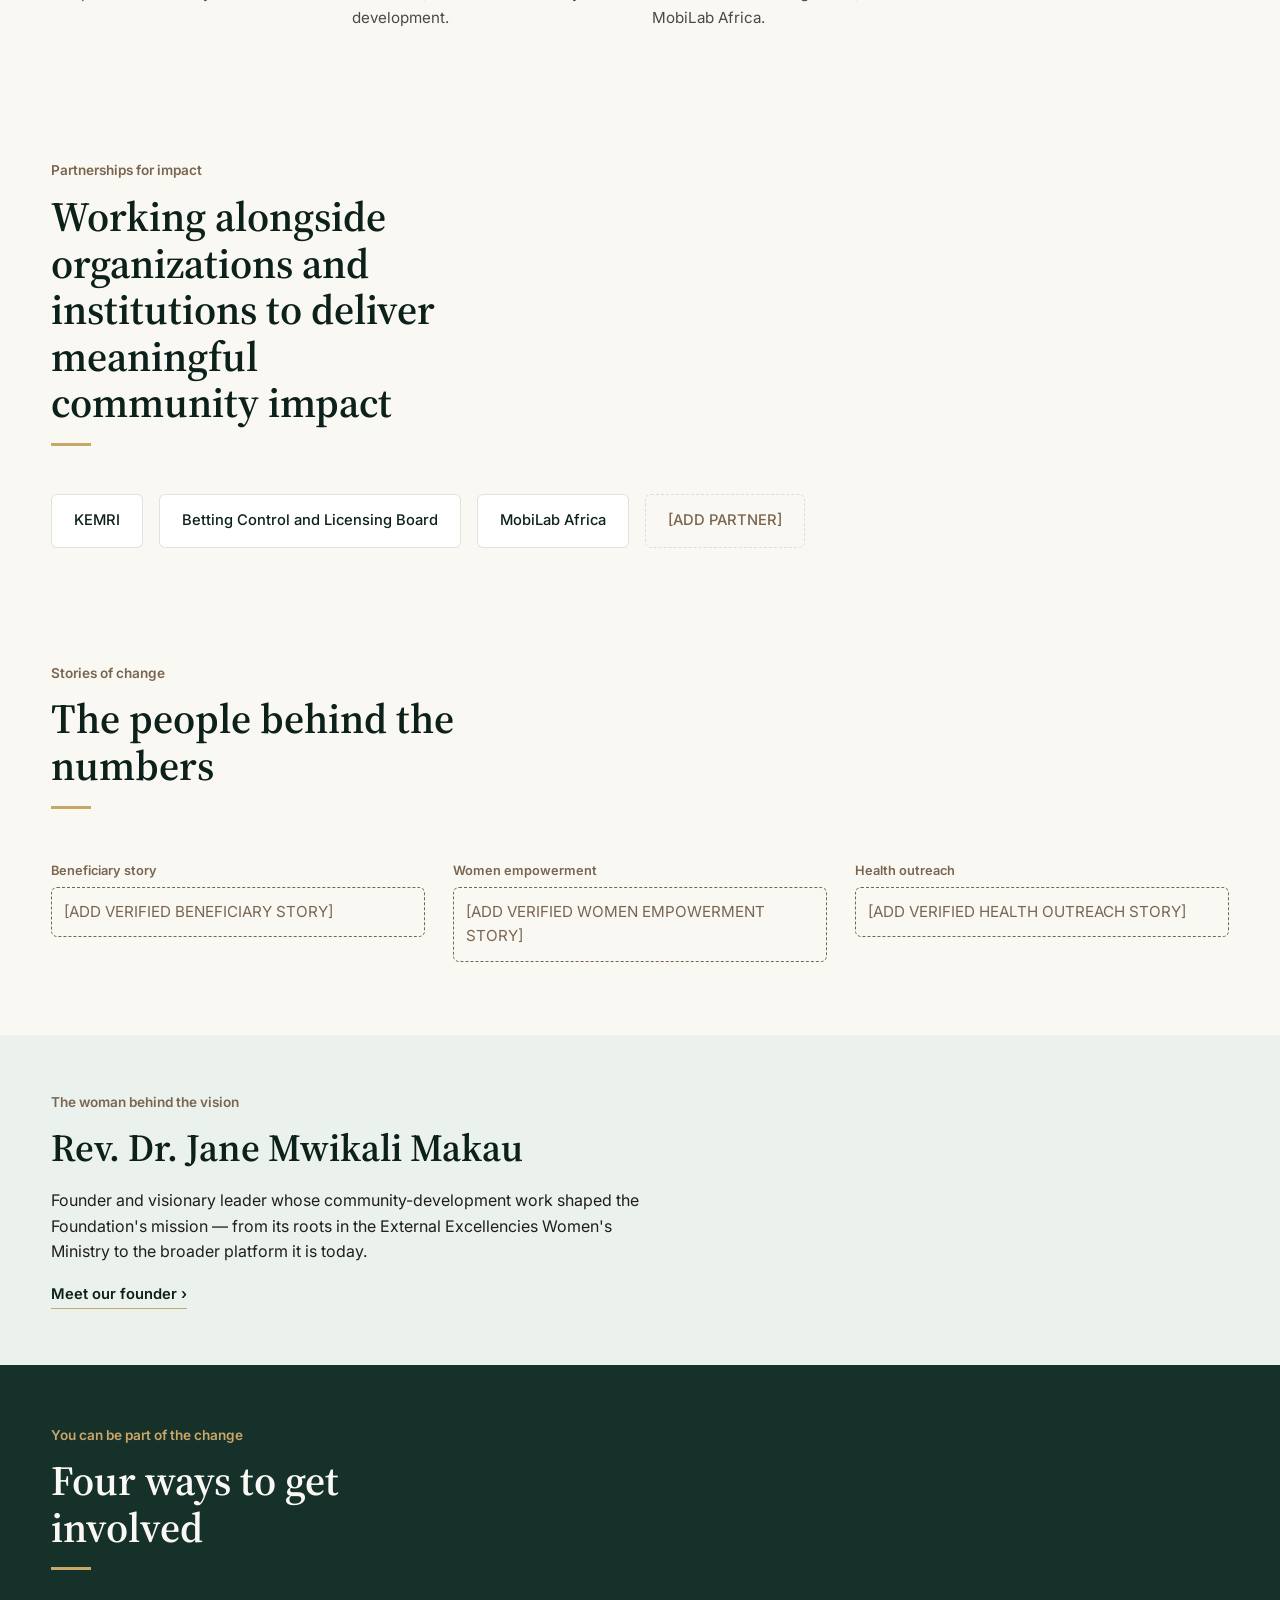
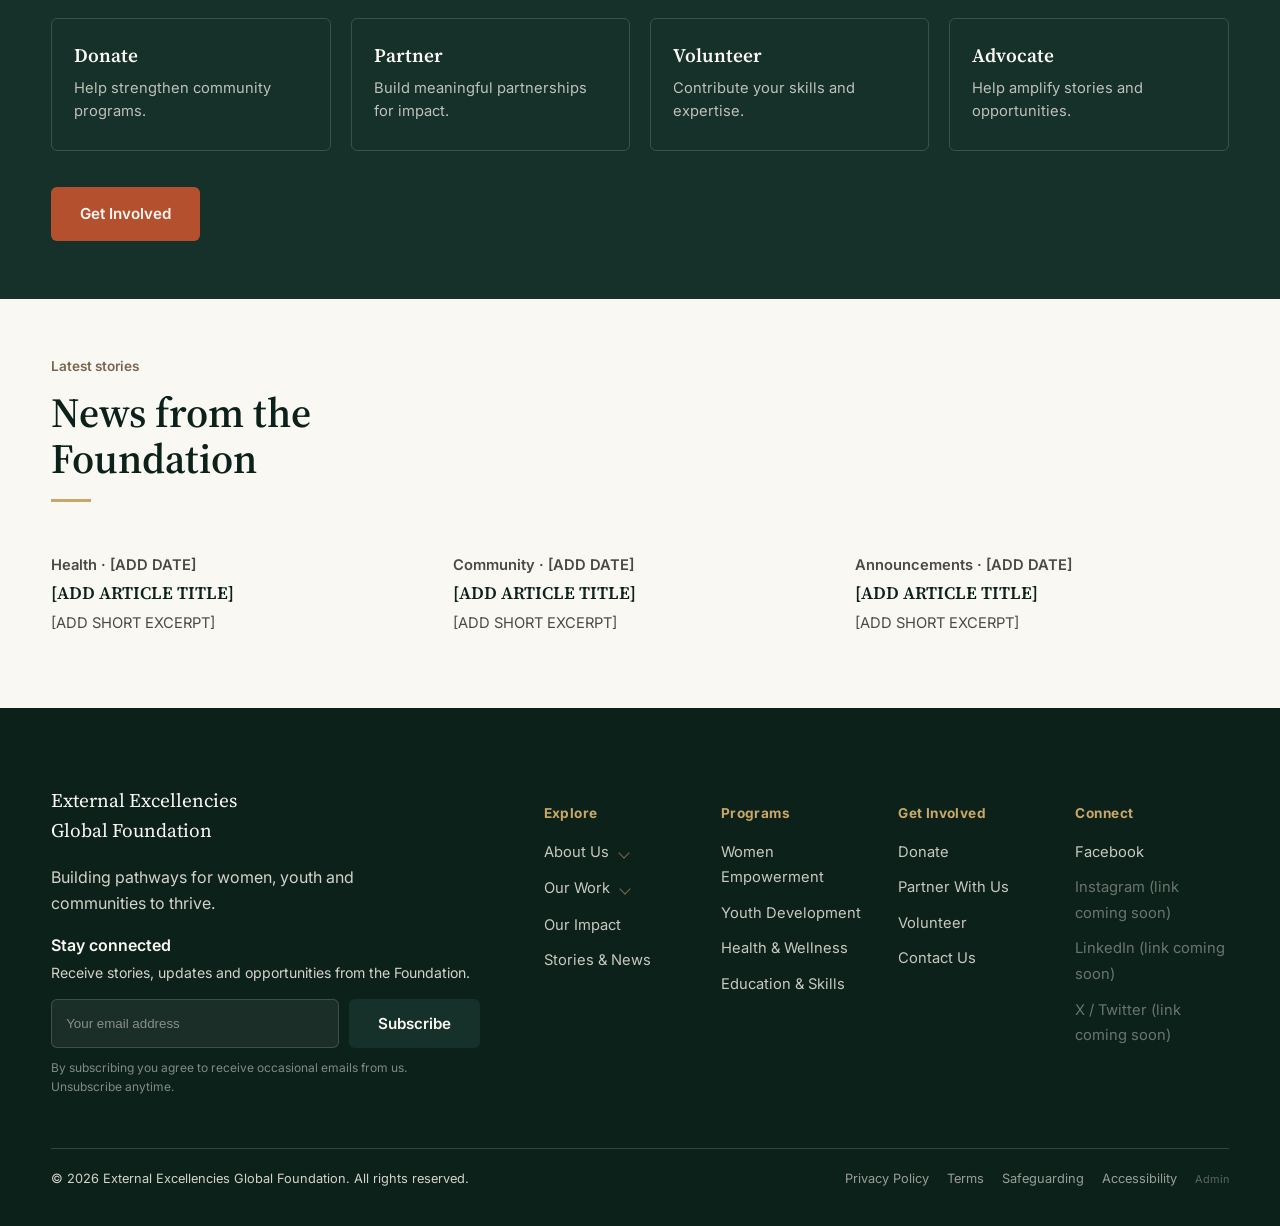
==== commit bdbc81ce: "Add files via upload" ====
--- a/index.html
+++ b/index.html
@@ -512,6 +512,7 @@
   </div>
 </footer>
 
+<script src="supabase-config.js"></script>
 <script src="main.js"></script>
 <script src="site-images.js"></script>
 <script src="custom-photos.js"></script>
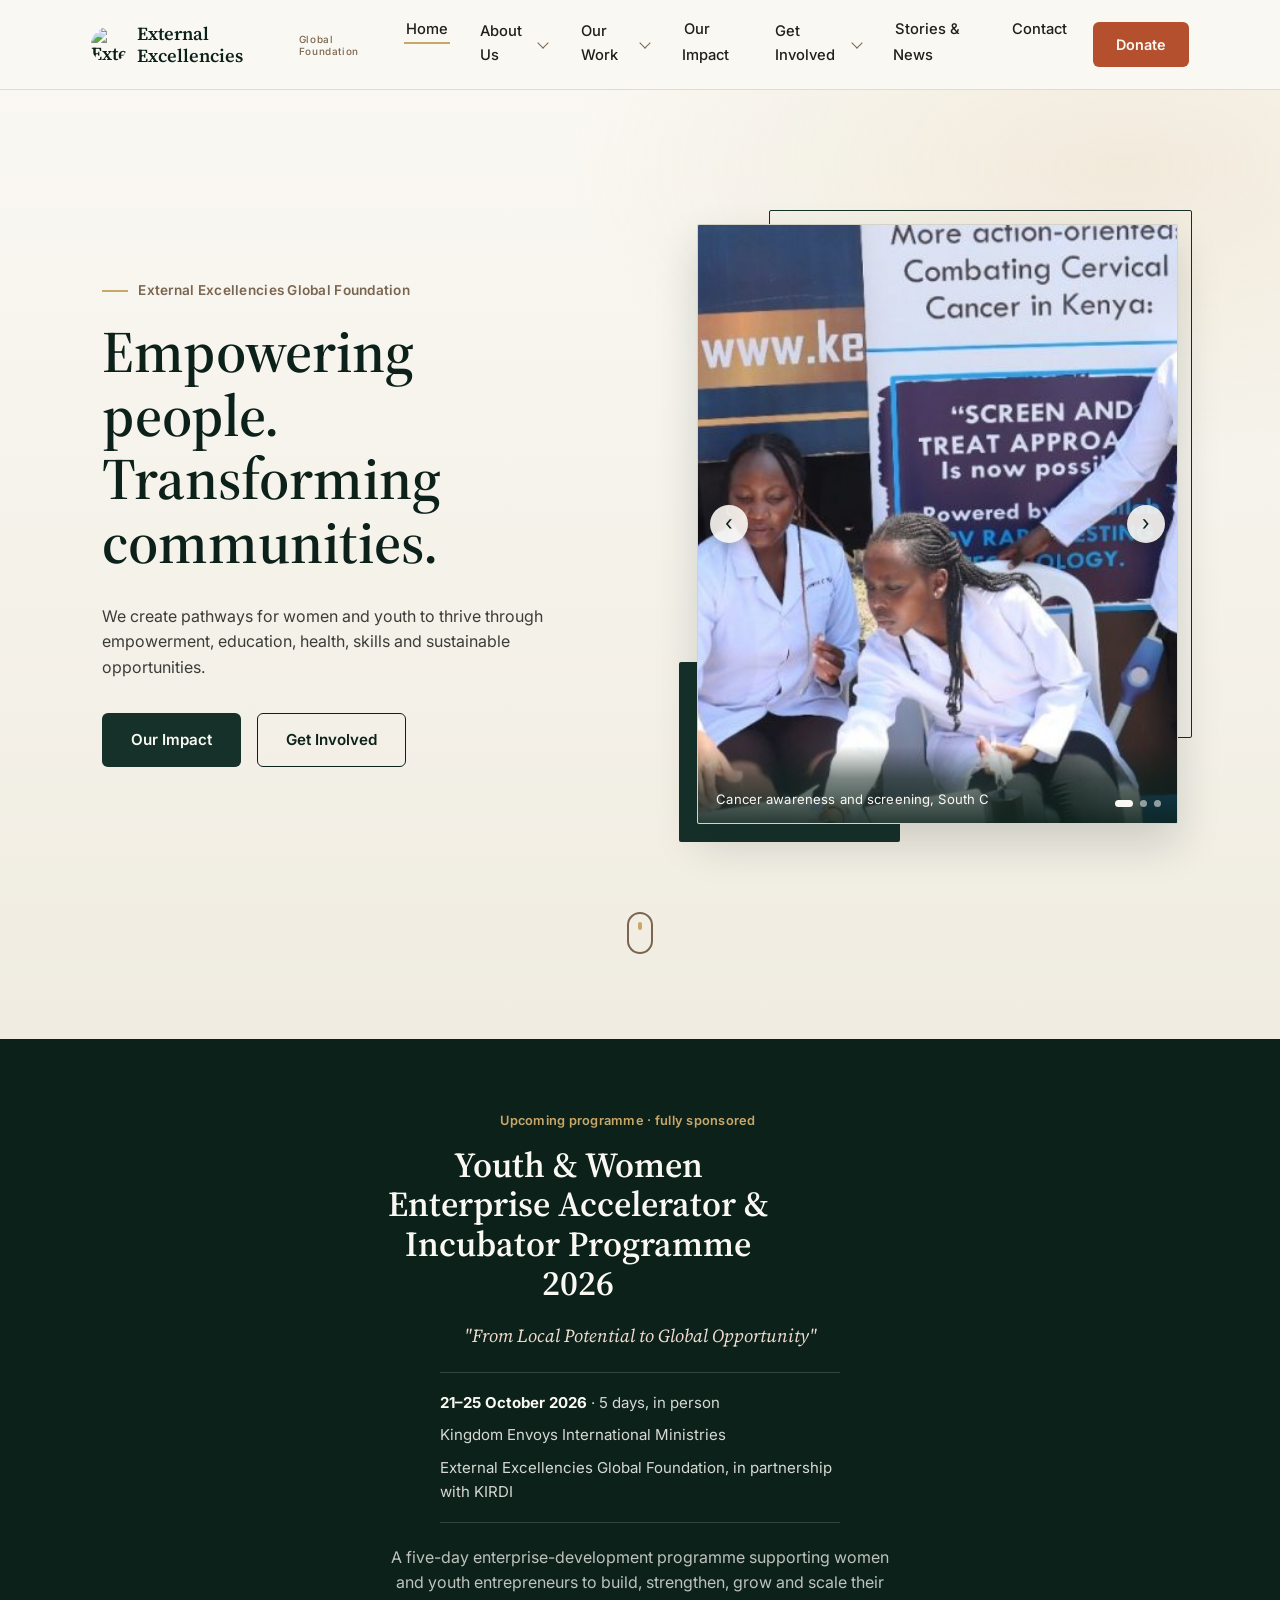
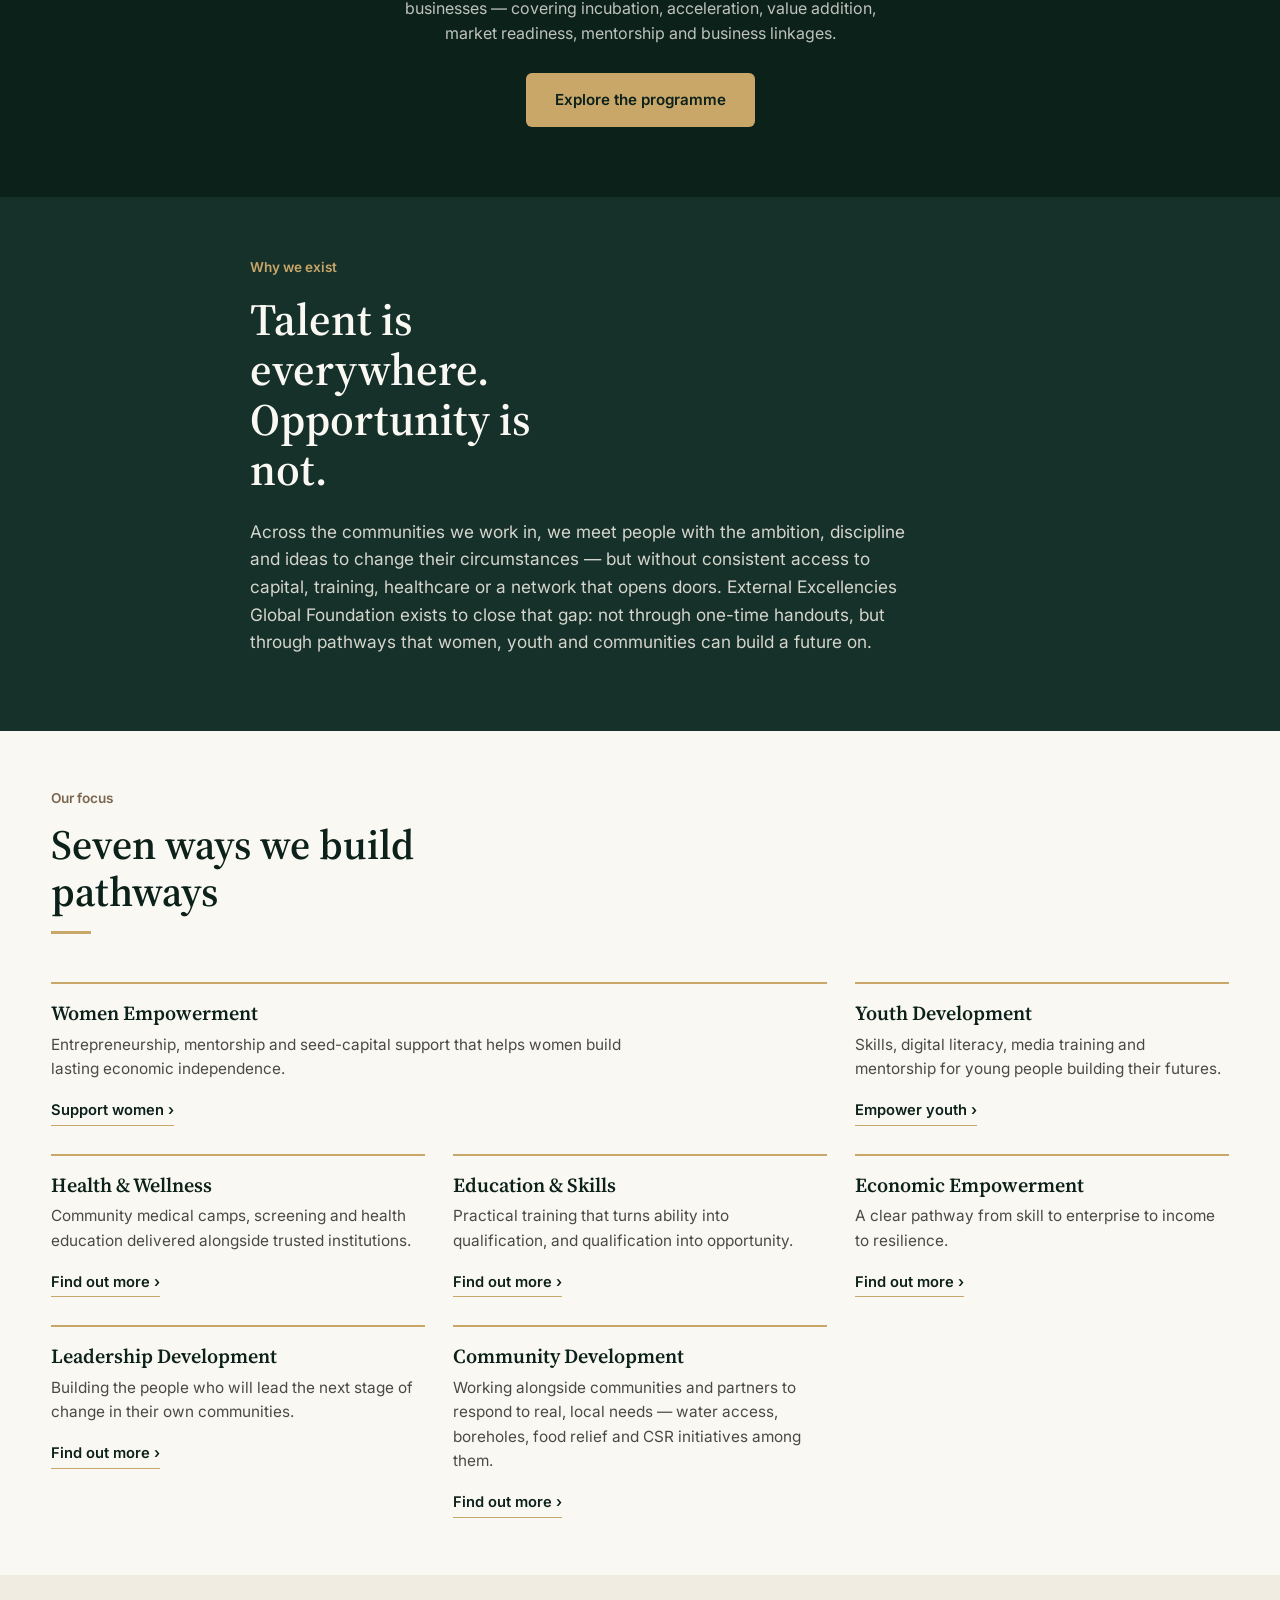
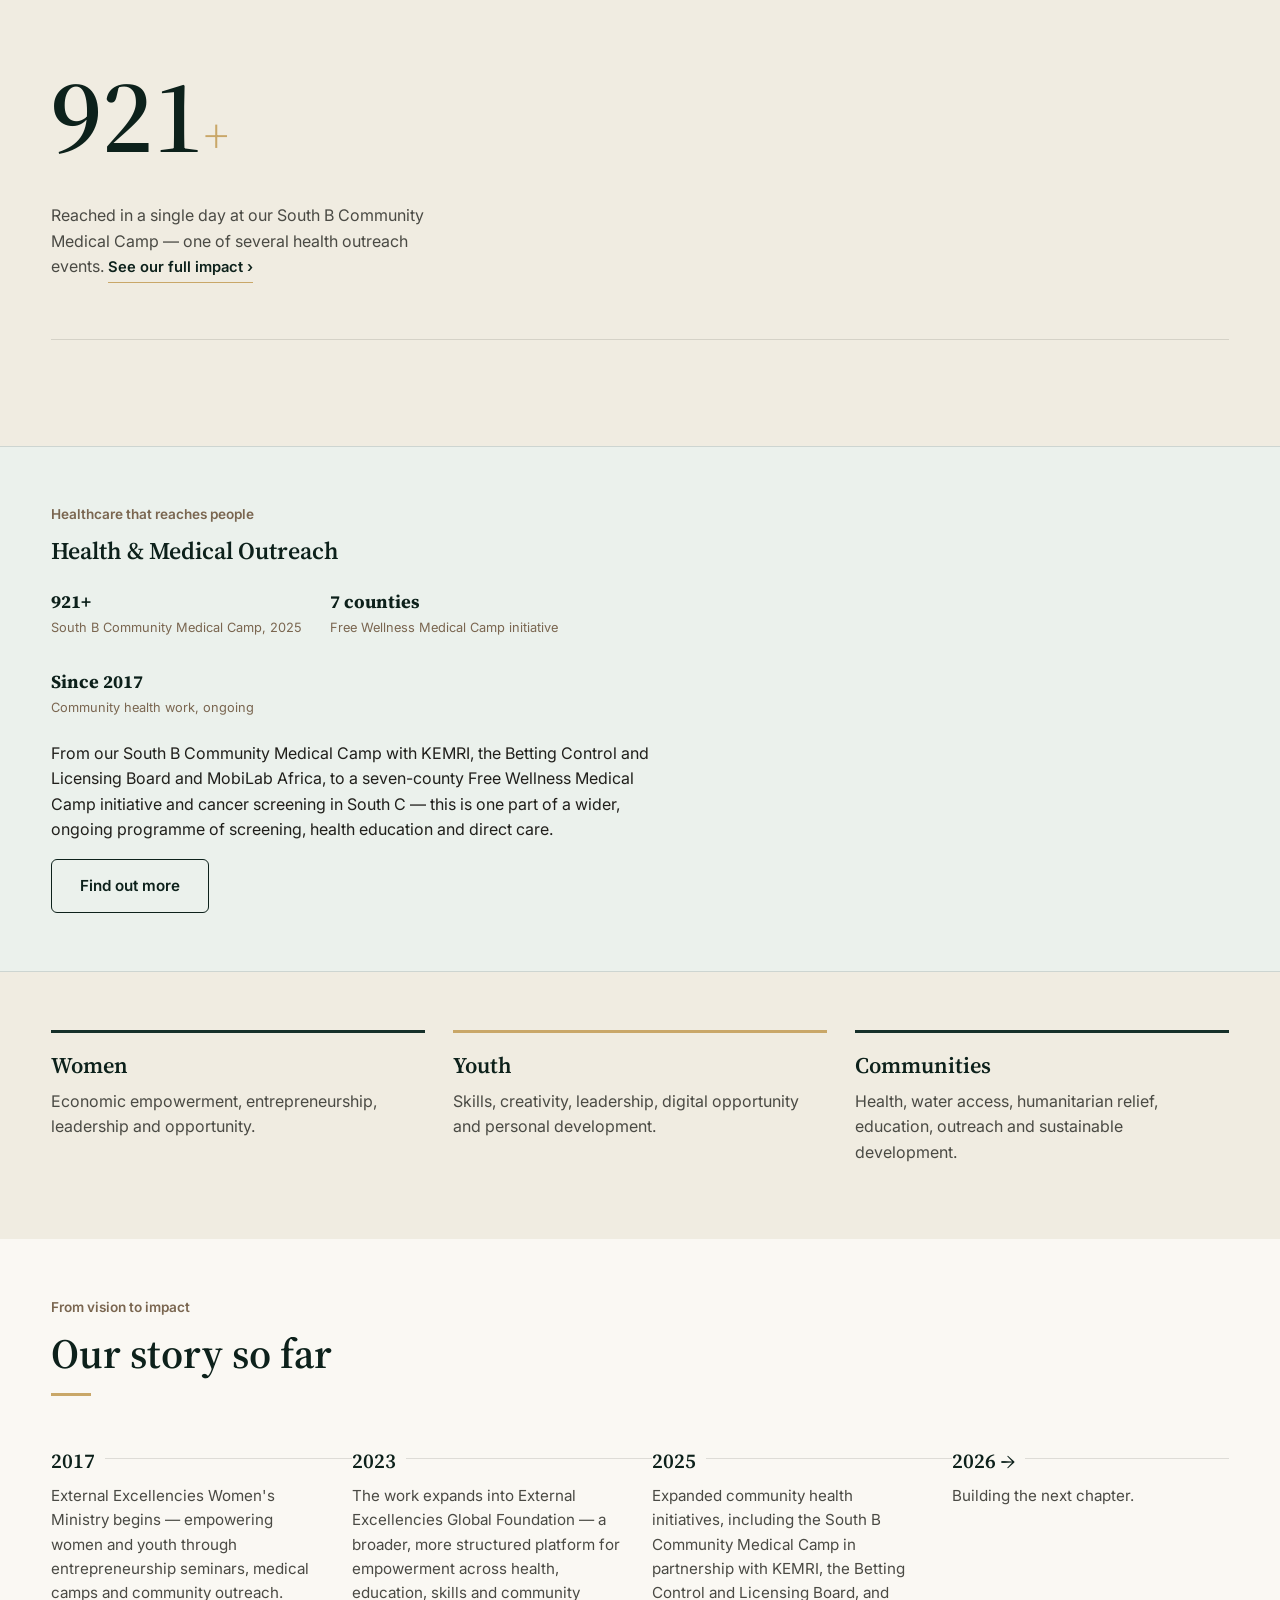
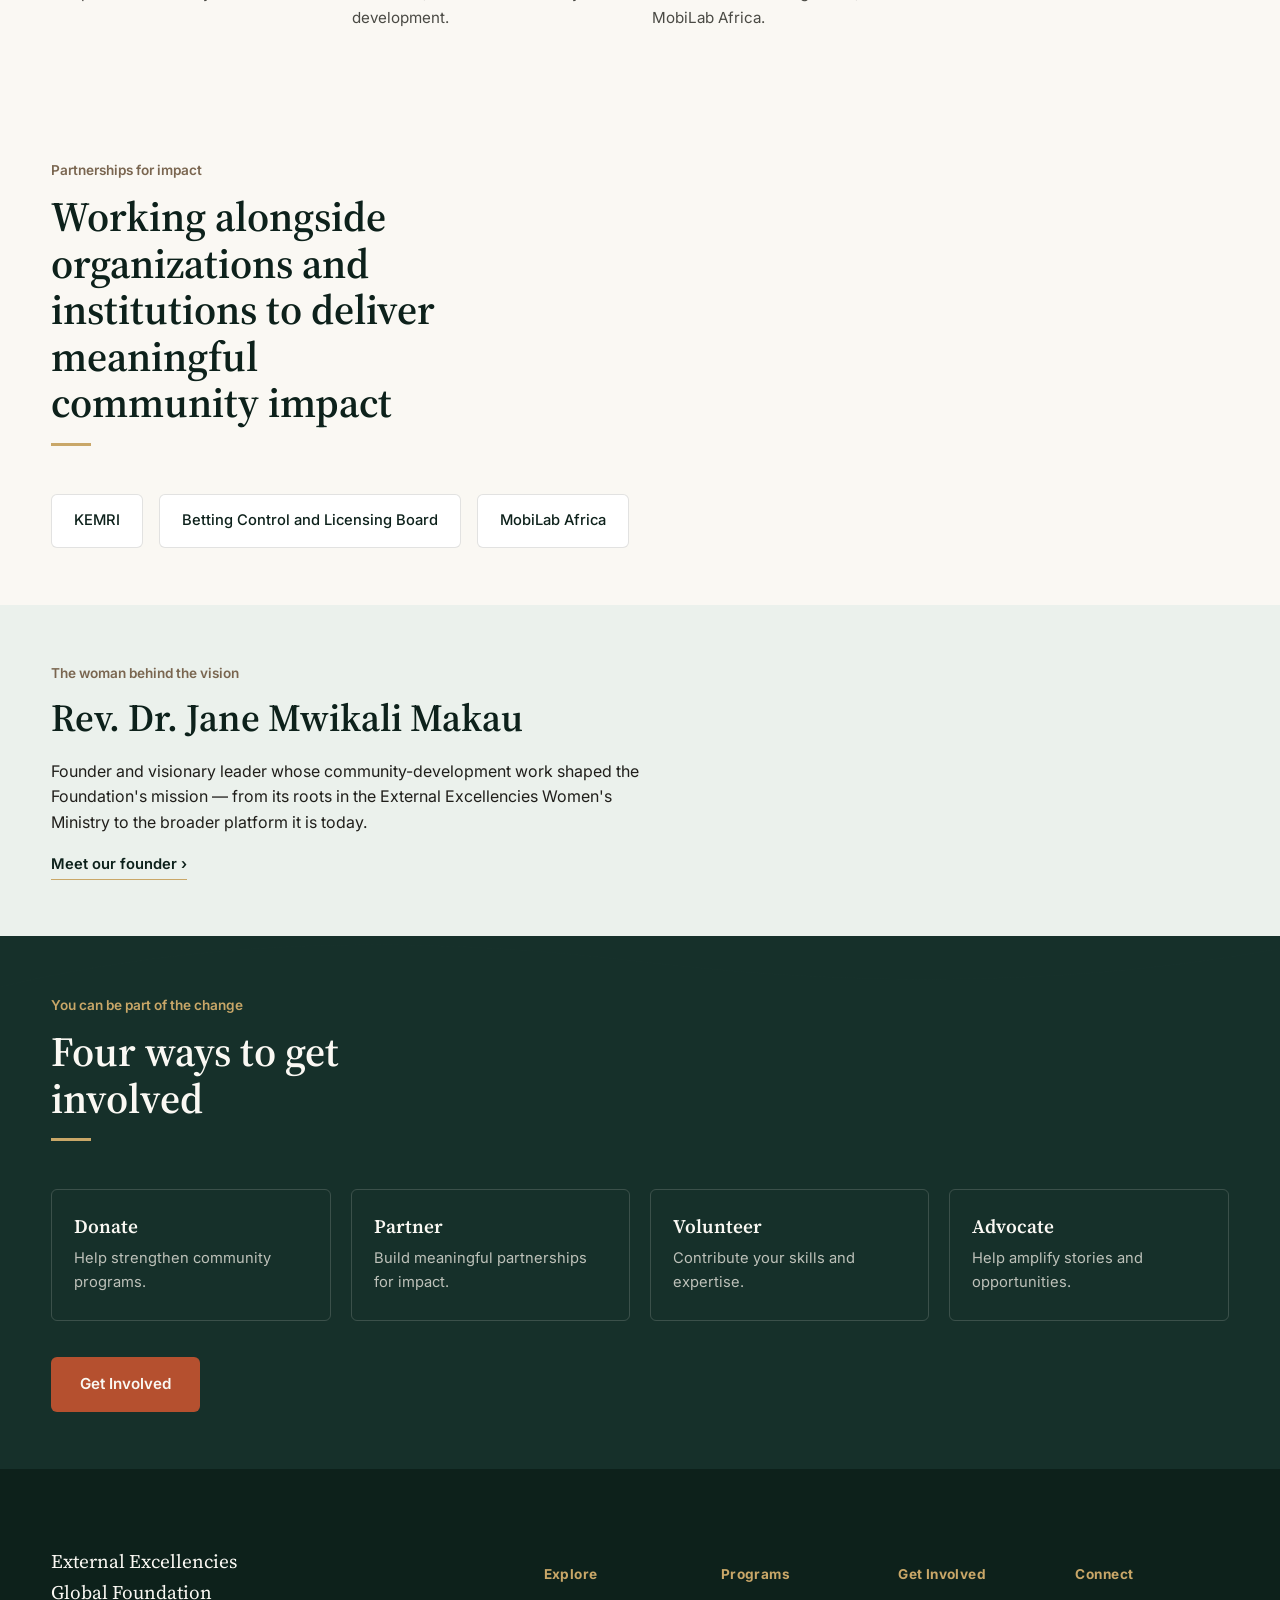
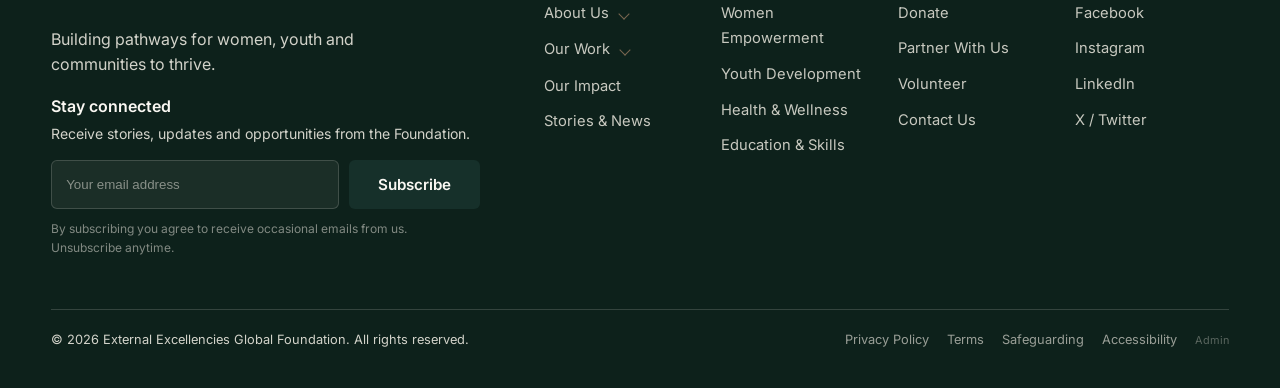
==== commit e1de04e7: "Add files via upload" ====
--- a/index.html
+++ b/index.html
@@ -95,22 +95,16 @@
         <div class="hero-carousel" id="hero-carousel" aria-roledescription="carousel" aria-label="Photos from our work">
           <div class="hero-carousel-track" id="hero-carousel-track">
             <div class="hero-slide is-active">
-              <div class="visual-block ph-photo" data-slot="slider-1">
-                <span class="ph-label">[ADD PHOTO — women entrepreneurs, community setting]</span>
-              </div>
-              <p class="hero-slide-caption">Women entrepreneurs, community setting</p>
+              <div class="visual-block has-photo" data-slot="slider-1"><img class="slot-img" src="south-c-screening-activity.jpg" alt="Health workers at the South C cancer awareness and screening event"></div>
+              <p class="hero-slide-caption">Cancer awareness and screening, South C</p>
             </div>
             <div class="hero-slide">
-              <div class="visual-block ph-photo" data-slot="slider-2">
-                <span class="ph-label">[ADD PHOTO — youth skills training]</span>
-              </div>
-              <p class="hero-slide-caption">Youth skills training</p>
+              <div class="visual-block has-photo" data-slot="slider-2"><img class="slot-img" src="south-c-screening-partners.jpg" alt="Foundation staff and partner organizations at a community health outreach"></div>
+              <p class="hero-slide-caption">Community health outreach with partner organizations</p>
             </div>
             <div class="hero-slide">
-              <div class="visual-block ph-photo" data-slot="slider-3">
-                <span class="ph-label">[ADD PHOTO — health outreach]</span>
-              </div>
-              <p class="hero-slide-caption">Community health outreach</p>
+              <div class="visual-block has-photo" data-slot="slider-3"><img class="slot-img" src="graduation-ceremony.jpg" alt="Graduates on stage at a foundation-supported graduation ceremony"></div>
+              <p class="hero-slide-caption">Graduation ceremony</p>
             </div>
           </div>
           <button class="hero-carousel-nav prev" id="hero-prev" aria-label="Previous photo">&#8249;</button>
@@ -218,24 +212,6 @@
       <div class="impact-stat impact-stat--verified">
         <span class="stat-number" data-count="921">0</span><span class="stat-plus">+</span>
         <p class="stat-label">Reached in a single day at our South B Community Medical Camp — one of several health outreach events. <a href="impact.html#projects" class="focus-link">See our full impact &rsaquo;</a></p>
-      </div>
-      <div class="impact-grid">
-        <div class="impact-stat">
-          <span class="stat-placeholder">[ADD VERIFIED NUMBER]</span>
-          <p class="stat-label">Women reached</p>
-        </div>
-        <div class="impact-stat">
-          <span class="stat-placeholder">[ADD VERIFIED NUMBER]</span>
-          <p class="stat-label">Young people reached</p>
-        </div>
-        <div class="impact-stat">
-          <span class="stat-placeholder">[ADD VERIFIED NUMBER]</span>
-          <p class="stat-label">Community initiatives</p>
-        </div>
-        <div class="impact-stat">
-          <span class="stat-placeholder">[ADD VERIFIED NUMBER]</span>
-          <p class="stat-label">Medical beneficiaries</p>
-        </div>
       </div>
     </div>
   </section>
@@ -312,32 +288,6 @@
       <div class="partner-chip">KEMRI</div>
       <div class="partner-chip">Betting Control and Licensing Board</div>
       <div class="partner-chip">MobiLab Africa</div>
-      <div class="partner-chip partner-chip--ghost">[ADD PARTNER]</div>
-    </div>
-  </section>
-
-  <!-- ============ STORIES OF CHANGE ============ -->
-  <section class="stories-of-change">
-    <div class="section-head">
-      <p class="section-eyebrow">Stories of change</p>
-      <h2>The people behind the numbers</h2>
-    </div>
-    <div class="stories-grid">
-      <article class="story-card">
-        <div class="story-media ph-photo" data-slot="story-1"><span class="ph-label">[ADD PHOTO]</span></div>
-        <p class="story-tag">Beneficiary story</p>
-        <p class="story-placeholder">[ADD VERIFIED BENEFICIARY STORY]</p>
-      </article>
-      <article class="story-card">
-        <div class="story-media ph-photo" data-slot="story-2"><span class="ph-label">[ADD PHOTO]</span></div>
-        <p class="story-tag">Women empowerment</p>
-        <p class="story-placeholder">[ADD VERIFIED WOMEN EMPOWERMENT STORY]</p>
-      </article>
-      <article class="story-card">
-        <div class="story-media ph-photo" data-slot="story-3"><span class="ph-label">[ADD PHOTO]</span></div>
-        <p class="story-tag">Health outreach</p>
-        <p class="story-placeholder">[ADD VERIFIED HEALTH OUTREACH STORY]</p>
-      </article>
     </div>
   </section>
 
@@ -380,34 +330,6 @@
     </div>
     <div class="involved-cta">
       <a href="get-involved.html" class="btn btn-primary btn-on-dark">Get Involved</a>
-    </div>
-  </section>
-
-  <!-- ============ LATEST STORIES ============ -->
-  <section class="latest-stories">
-    <div class="section-head">
-      <p class="section-eyebrow">Latest stories</p>
-      <h2>News from the Foundation</h2>
-    </div>
-    <div class="latest-grid">
-      <article class="latest-card">
-        <div class="latest-media ph-photo" data-slot="news-1"><span class="ph-label">[ADD PHOTO]</span></div>
-        <p class="latest-meta">Health &middot; [ADD DATE]</p>
-        <h3>[ADD ARTICLE TITLE]</h3>
-        <p>[ADD SHORT EXCERPT]</p>
-      </article>
-      <article class="latest-card">
-        <div class="latest-media ph-photo" data-slot="news-2"><span class="ph-label">[ADD PHOTO]</span></div>
-        <p class="latest-meta">Community &middot; [ADD DATE]</p>
-        <h3>[ADD ARTICLE TITLE]</h3>
-        <p>[ADD SHORT EXCERPT]</p>
-      </article>
-      <article class="latest-card">
-        <div class="latest-media ph-photo" data-slot="news-3"><span class="ph-label">[ADD PHOTO]</span></div>
-        <p class="latest-meta">Announcements &middot; [ADD DATE]</p>
-        <h3>[ADD ARTICLE TITLE]</h3>
-        <p>[ADD SHORT EXCERPT]</p>
-      </article>
     </div>
   </section>
 
@@ -492,9 +414,9 @@
         <h4>Connect</h4>
         <ul class="footer-social">
           <li><a href="https://www.facebook.com/p/External-Excellencies-Global-Foundation-61575571245237/" target="_blank" rel="noopener">Facebook</a></li>
-          <li><span class="social-soon">Instagram (link coming soon)</span></li>
-          <li><span class="social-soon">LinkedIn (link coming soon)</span></li>
-          <li><span class="social-soon">X / Twitter (link coming soon)</span></li>
+          <li><a href="https://www.instagram.com/externalexcellencies/" target="_blank" rel="noopener">Instagram</a></li>
+          <li><a href="https://www.linkedin.com/company/externalexcellencies/" target="_blank" rel="noopener">LinkedIn</a></li>
+          <li><a href="https://x.com/externalexcellencies" target="_blank" rel="noopener">X / Twitter</a></li>
         </ul>
       </div>
     </div>
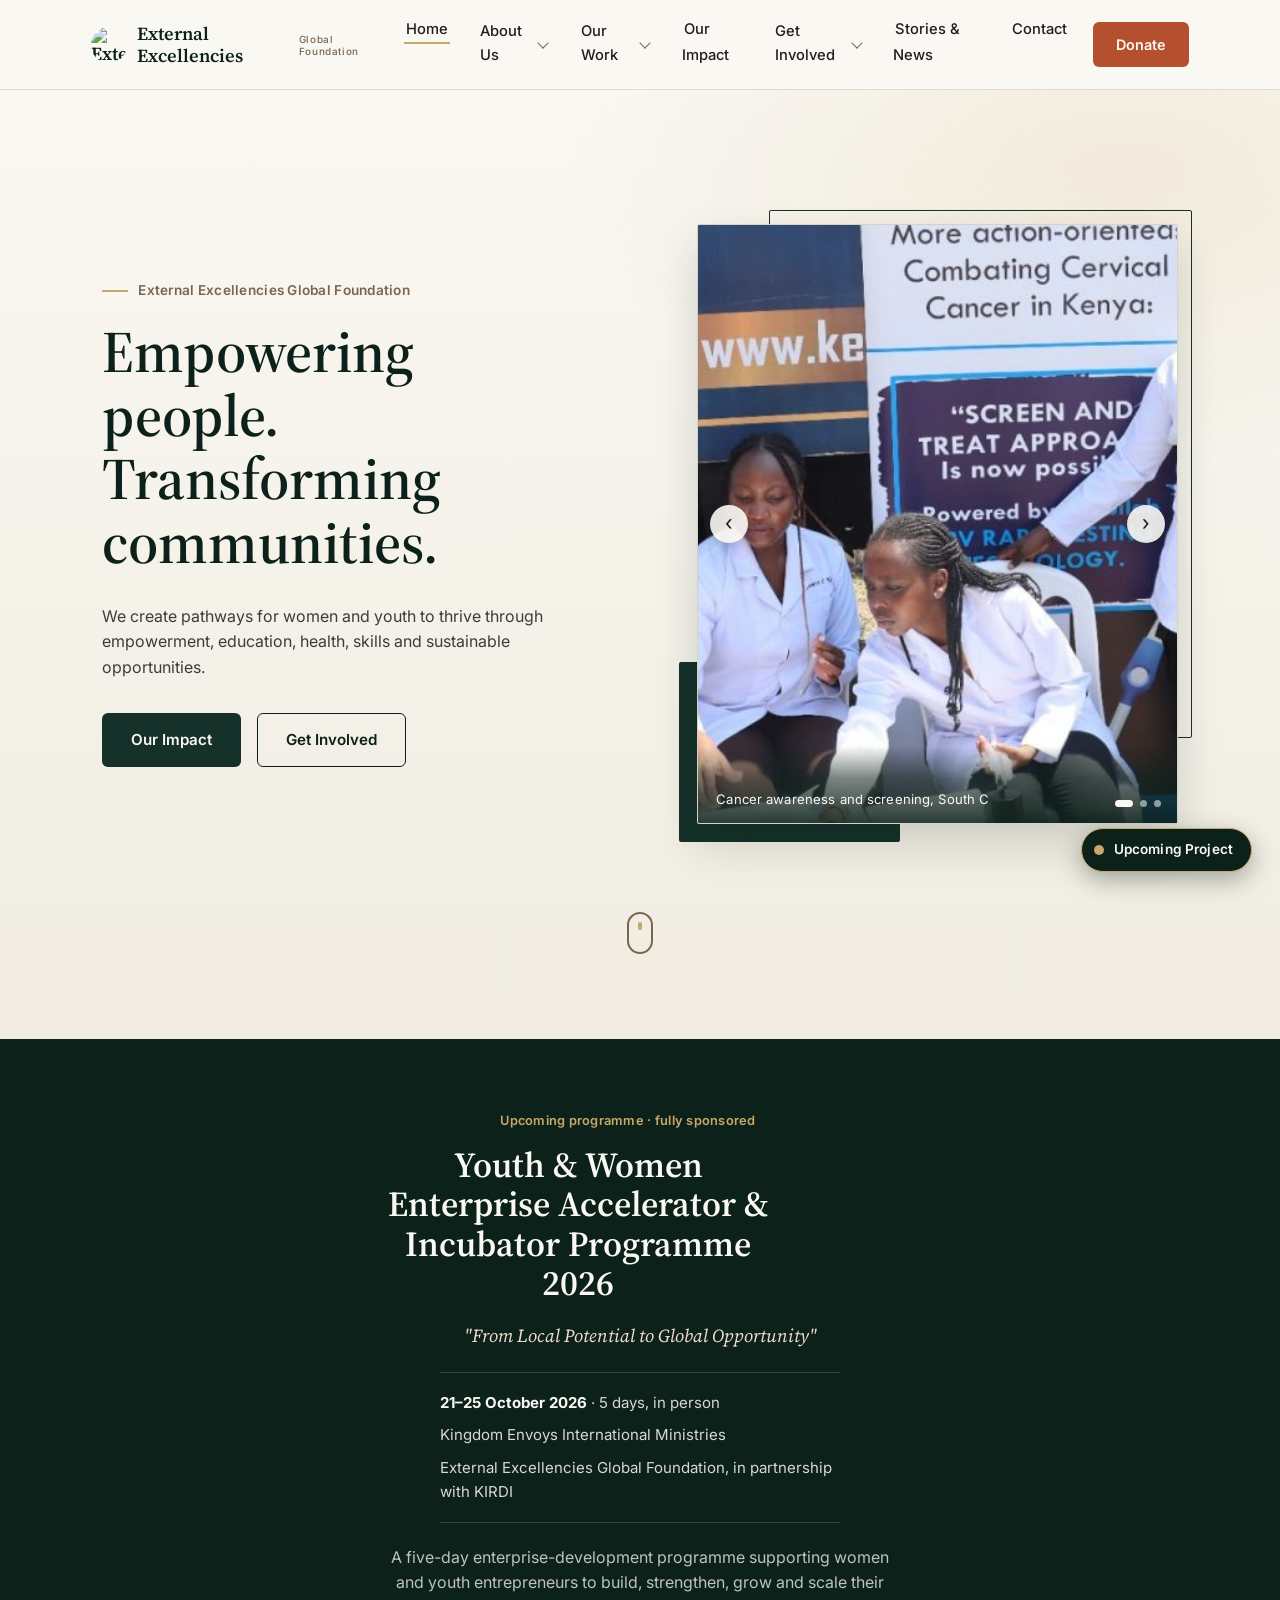
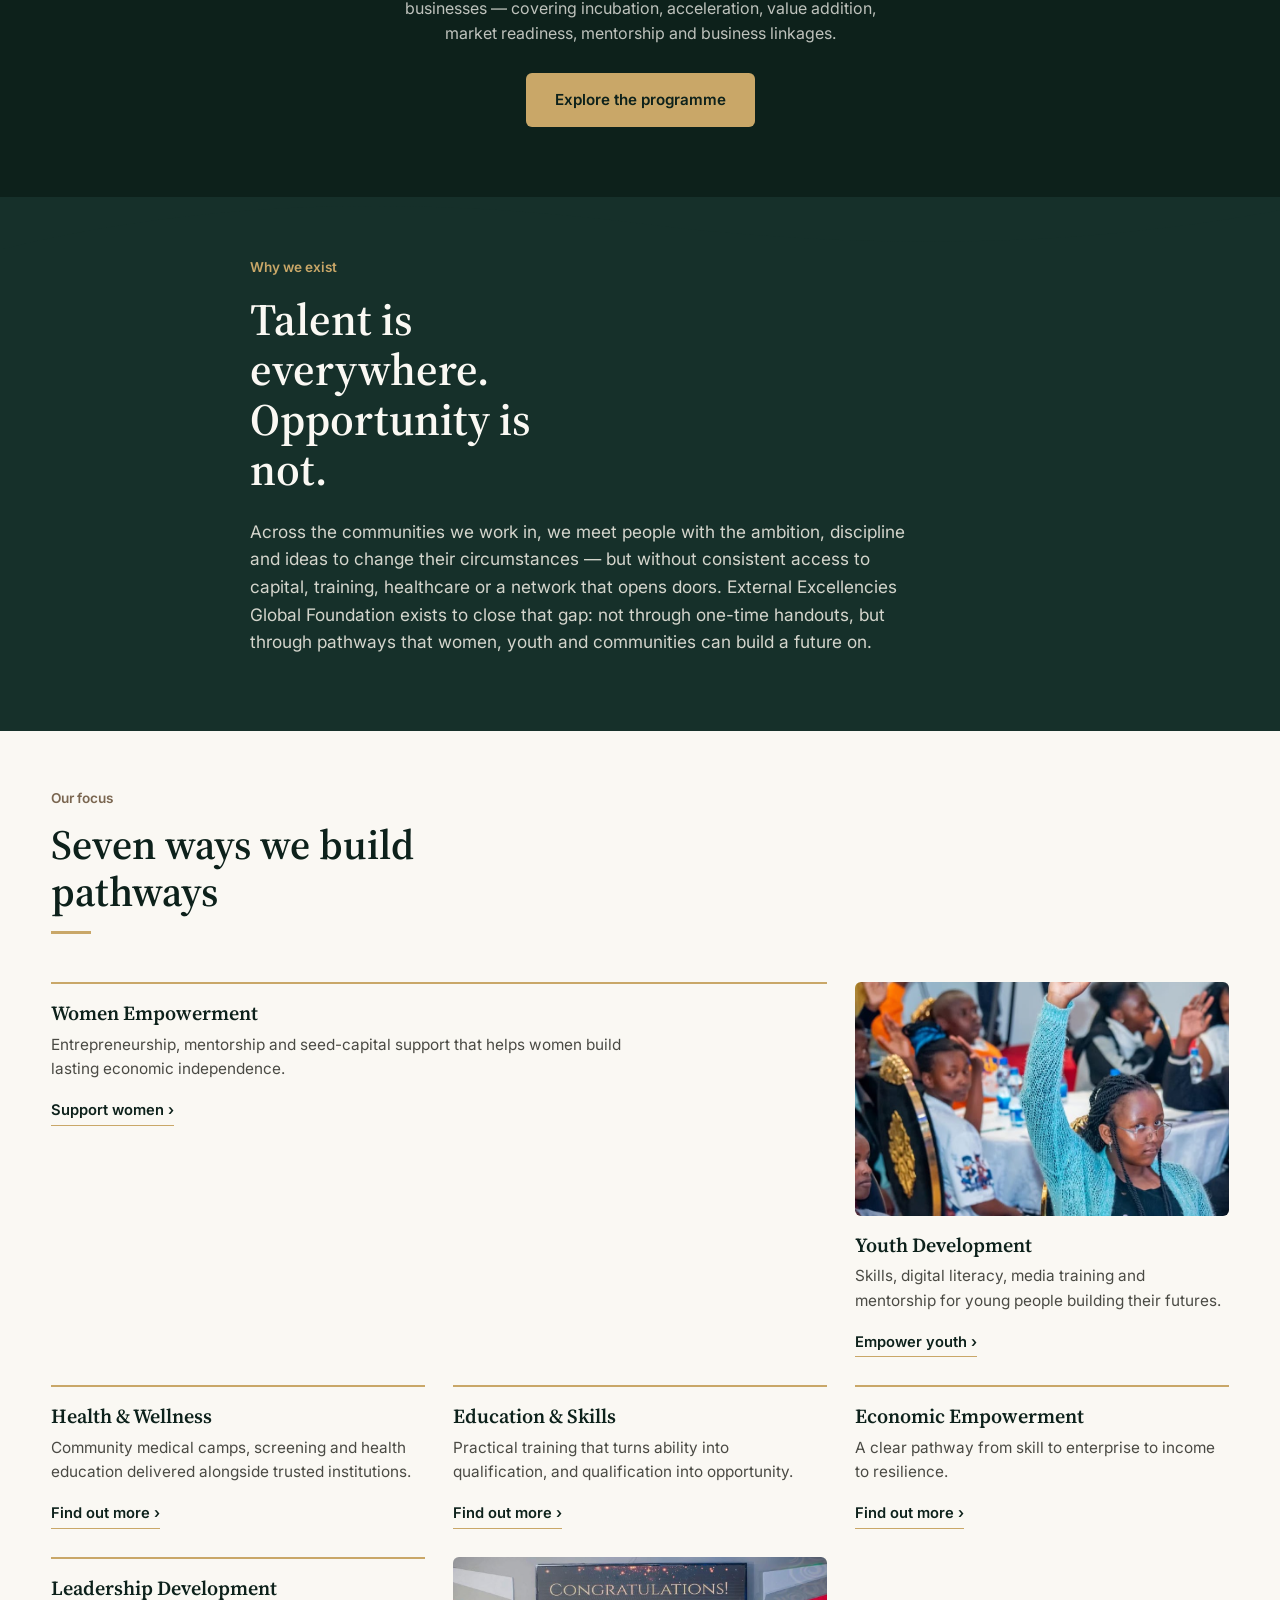
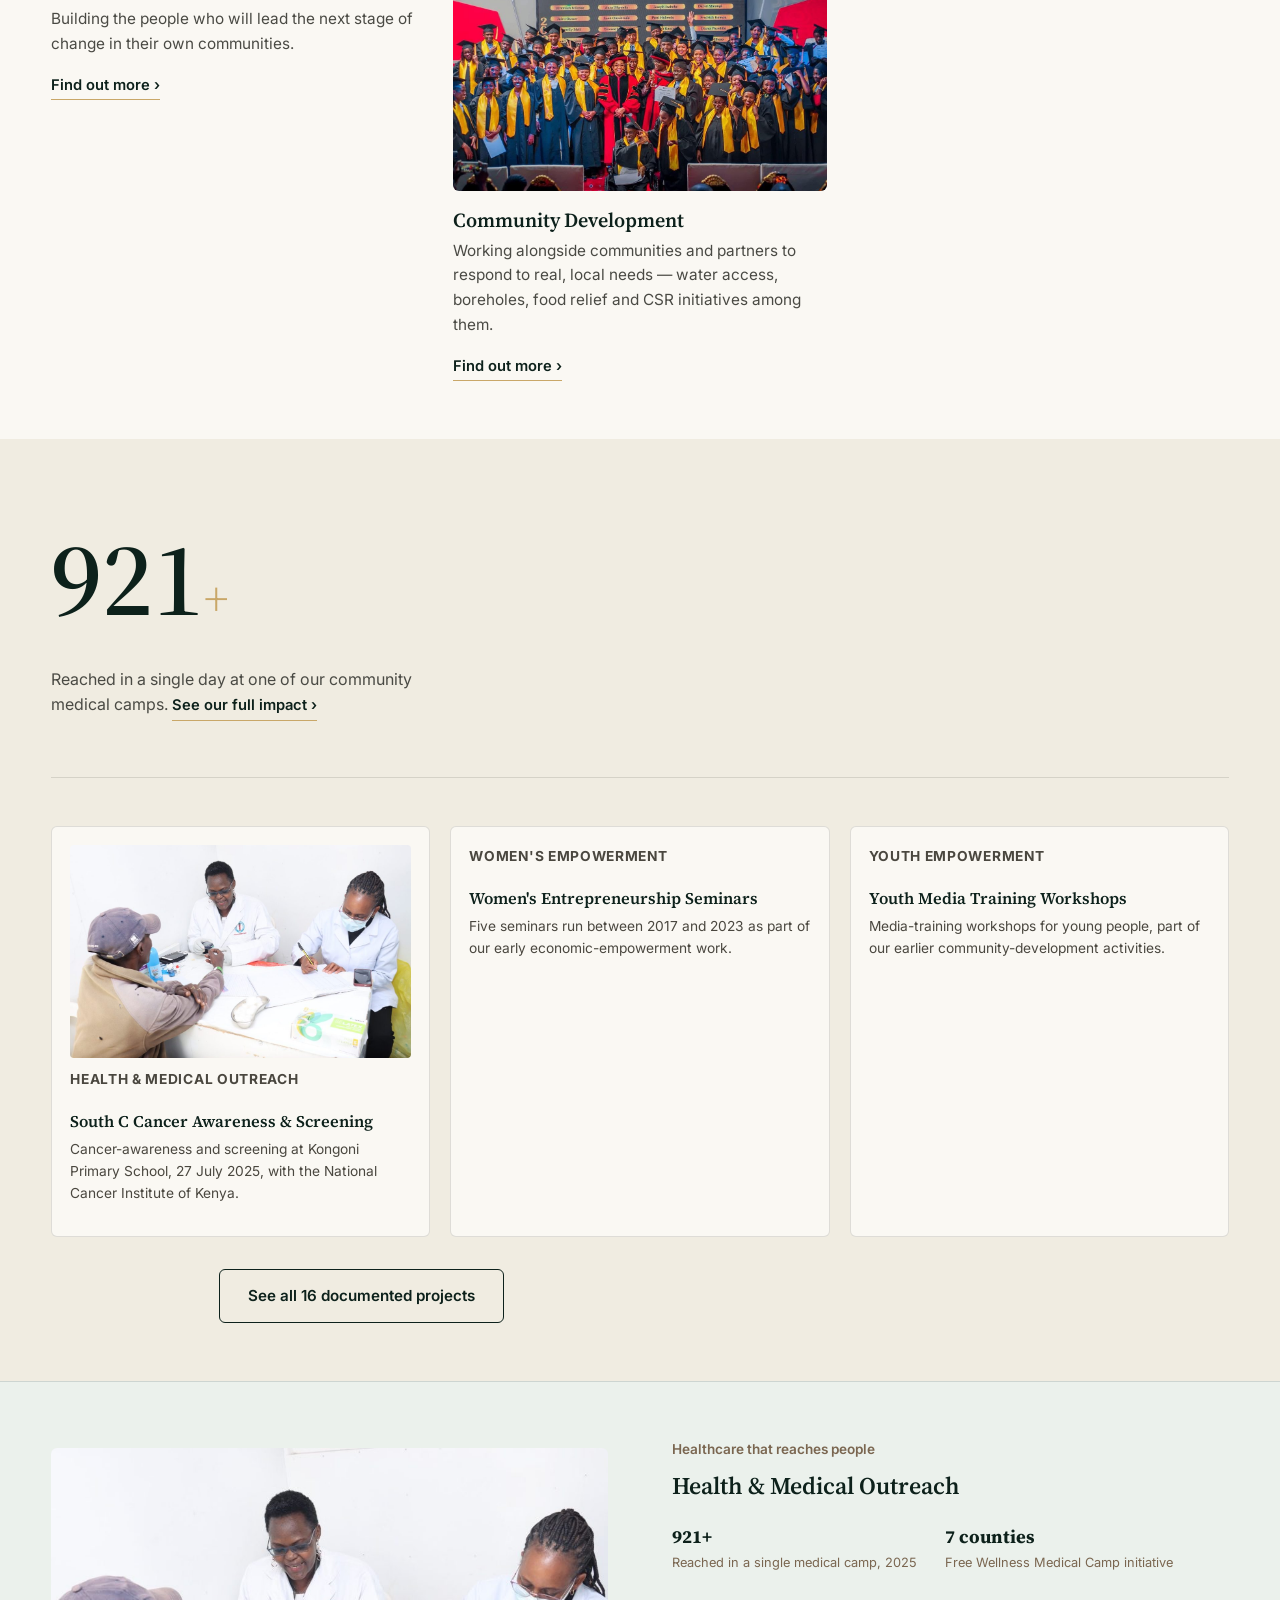
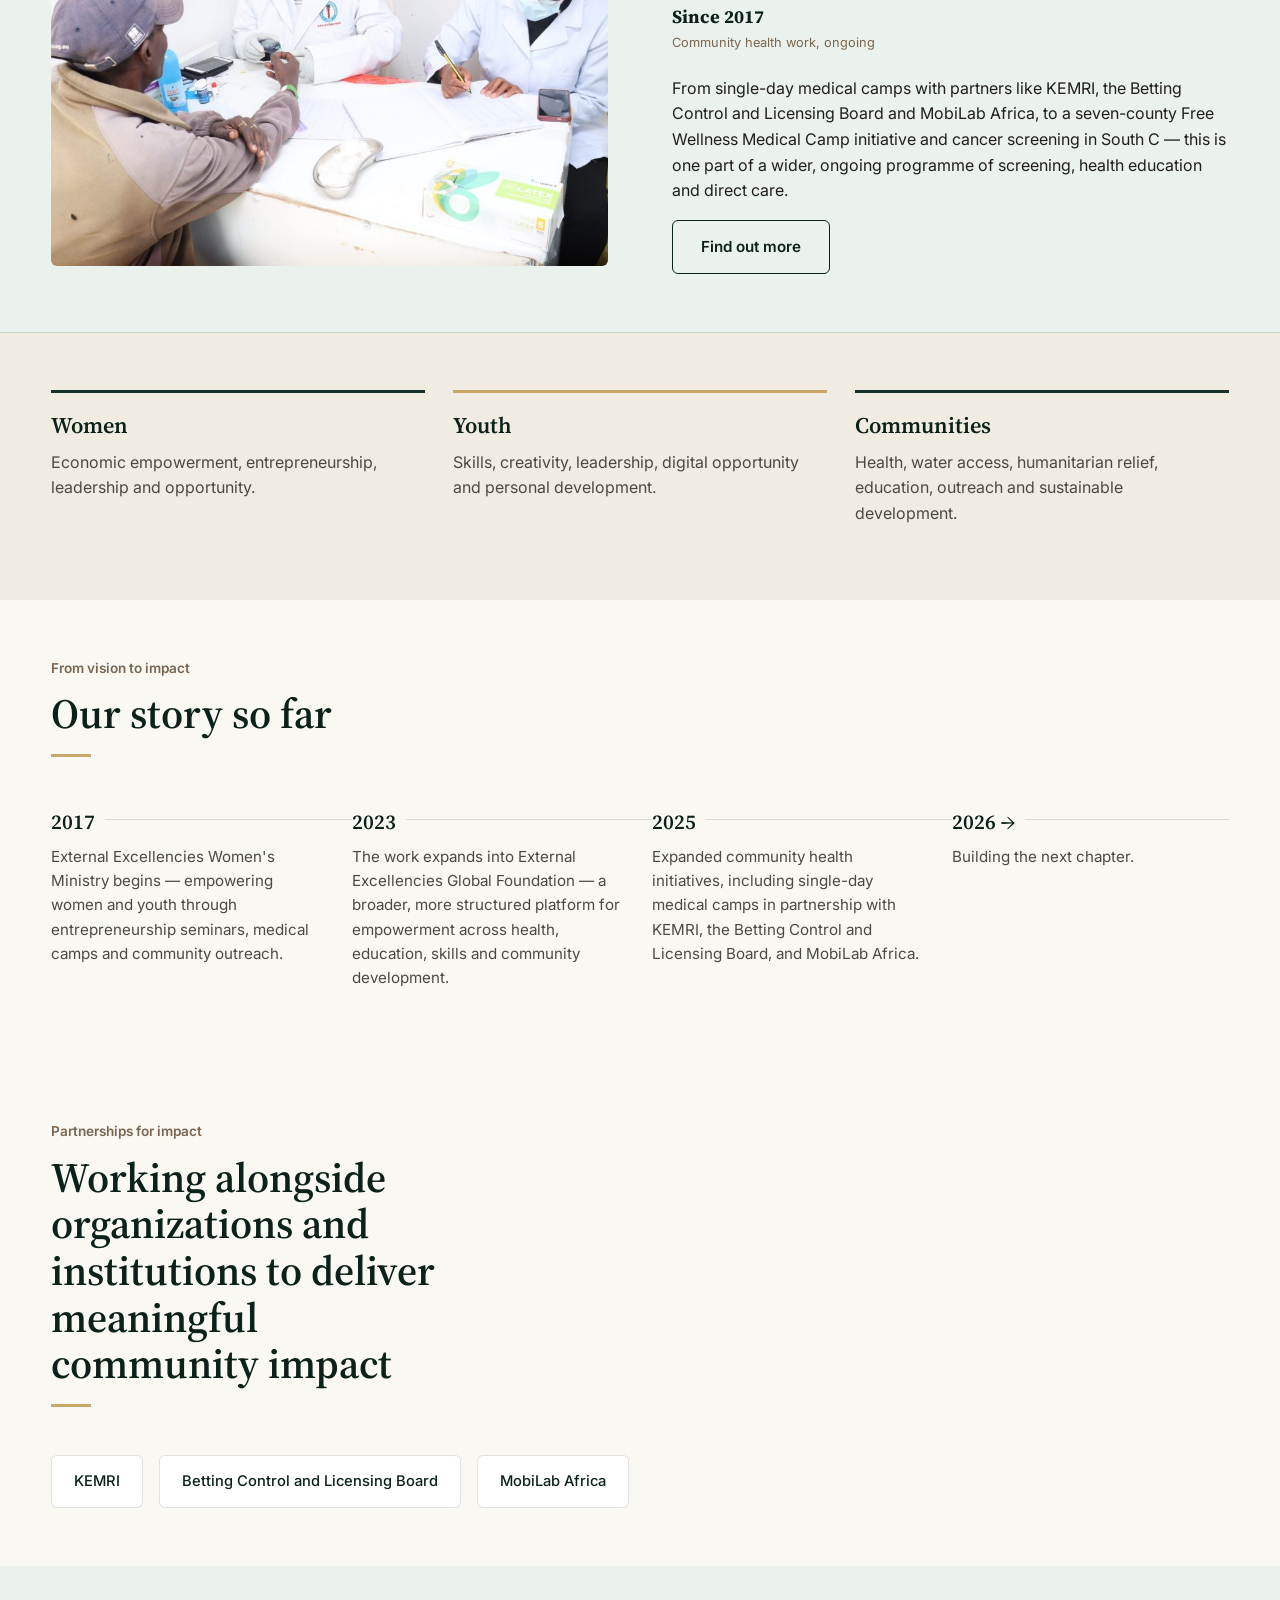
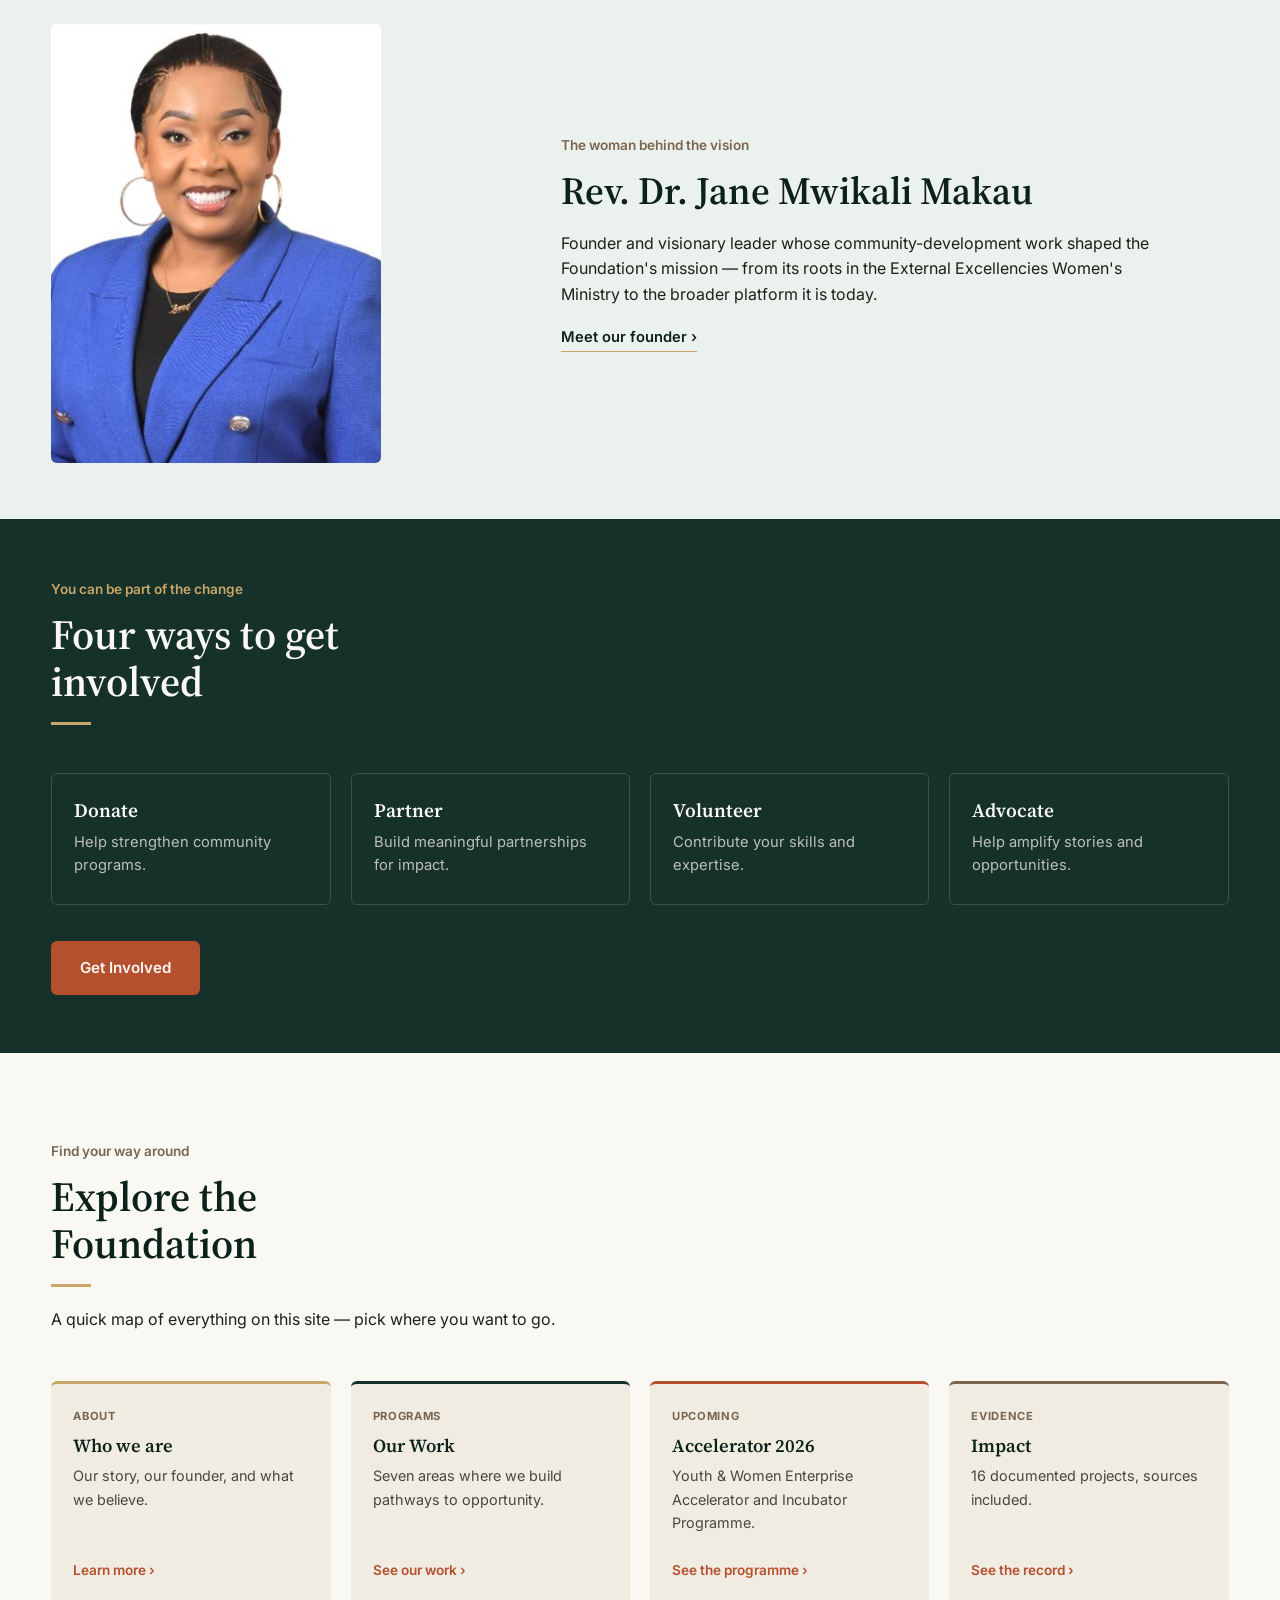
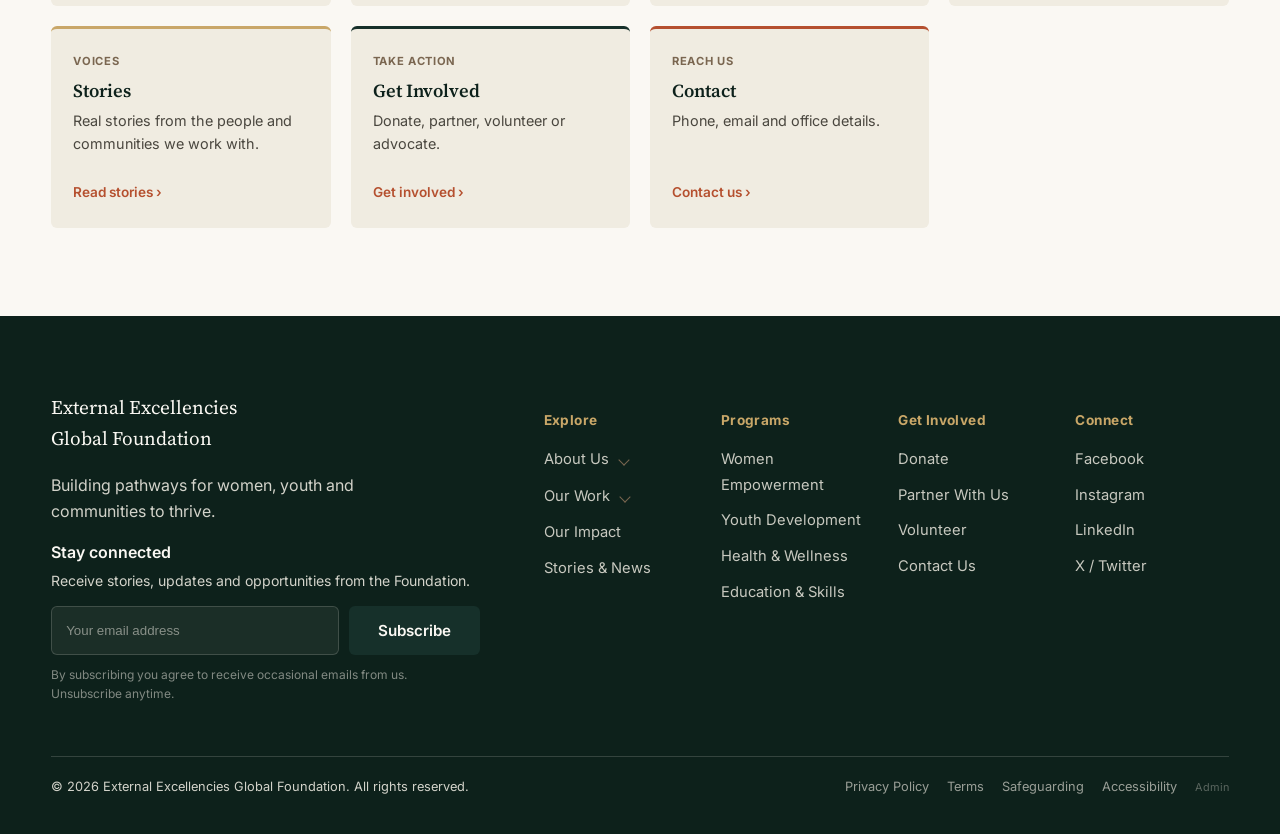
==== commit 99162eae: "Add files via upload" ====
--- a/index.html
+++ b/index.html
@@ -163,7 +163,7 @@
       </article>
 
       <article class="focus-card">
-        <div class="focus-media ph-photo" data-slot="programme-youth"><span class="ph-label">[ADD PHOTO]</span></div>
+        <div class="focus-media has-photo" data-slot="programme-youth"><img class="slot-img" src="youth-engagement.jpg" alt="Young people taking part in a foundation youth development activity"></div>
         <h3>Youth Development</h3>
         <p>Skills, digital literacy, media training and mentorship for young people building their futures.</p>
         <a href="our-work.html#youth" class="focus-link">Empower youth <span>&rsaquo;</span></a>
@@ -198,7 +198,7 @@
       </article>
 
       <article class="focus-card">
-        <div class="focus-media ph-photo" data-slot="programme-community"><span class="ph-label">[ADD PHOTO]</span></div>
+        <div class="focus-media has-photo" data-slot="programme-community"><img class="slot-img" src="food-donations.jpg" alt="Foundation staff distributing food donations to a community"></div>
         <h3>Community Development</h3>
         <p>Working alongside communities and partners to respond to real, local needs — water access, boreholes, food relief and CSR initiatives among them.</p>
         <a href="our-work.html#community" class="focus-link">Find out more <span>&rsaquo;</span></a>
@@ -211,24 +211,43 @@
     <div class="impact-inner">
       <div class="impact-stat impact-stat--verified">
         <span class="stat-number" data-count="921">0</span><span class="stat-plus">+</span>
-        <p class="stat-label">Reached in a single day at our South B Community Medical Camp — one of several health outreach events. <a href="impact.html#projects" class="focus-link">See our full impact &rsaquo;</a></p>
-      </div>
+        <p class="stat-label">Reached in a single day at one of our community medical camps. <a href="impact.html#projects" class="focus-link">See our full impact &rsaquo;</a></p>
+      </div>
+      <div class="impact-preview">
+        <a href="impact.html#projects" class="impact-preview-card">
+          <div class="impact-preview-media"><img class="slot-img" src="south-c-screening-beneficiaries.jpg" alt="Community members at the South C cancer awareness and screening event" loading="lazy"></div>
+          <p class="impact-preview-tag">Health &amp; Medical Outreach</p>
+          <h3>South C Cancer Awareness &amp; Screening</h3>
+          <p>Cancer-awareness and screening at Kongoni Primary School, 27 July 2025, with the National Cancer Institute of Kenya.</p>
+        </a>
+        <a href="impact.html#projects" class="impact-preview-card">
+          <p class="impact-preview-tag">Women's Empowerment</p>
+          <h3>Women's Entrepreneurship Seminars</h3>
+          <p>Five seminars run between 2017 and 2023 as part of our early economic-empowerment work.</p>
+        </a>
+        <a href="impact.html#projects" class="impact-preview-card">
+          <p class="impact-preview-tag">Youth Empowerment</p>
+          <h3>Youth Media Training Workshops</h3>
+          <p>Media-training workshops for young people, part of our earlier community-development activities.</p>
+        </a>
+      </div>
+      <p class="impact-preview-more"><a href="impact.html" class="btn btn-outline">See all 16 documented projects</a></p>
     </div>
   </section>
 
   <!-- ============ HEALTHCARE FEATURE ============ -->
   <section class="health-feature">
     <div class="health-inner">
-      <div class="health-media ph-photo" data-slot="feature-health"><span class="ph-label">[ADD PHOTO — health &amp; medical outreach]</span></div>
+      <div class="health-media has-photo" data-slot="feature-health"><img class="slot-img" src="south-c-screening-beneficiaries.jpg" alt="Community members at a foundation-supported health screening event"></div>
       <div class="health-copy">
         <p class="section-eyebrow">Healthcare that reaches people</p>
         <h2>Health &amp; Medical Outreach</h2>
         <ul class="health-facts">
-          <li><strong>921+</strong><span>South B Community Medical Camp, 2025</span></li>
+          <li><strong>921+</strong><span>Reached in a single medical camp, 2025</span></li>
           <li><strong>7 counties</strong><span>Free Wellness Medical Camp initiative</span></li>
           <li><strong>Since 2017</strong><span>Community health work, ongoing</span></li>
         </ul>
-        <p>From our South B Community Medical Camp with KEMRI, the Betting Control and Licensing Board and MobiLab Africa, to a seven-county Free Wellness Medical Camp initiative and cancer screening in South C — this is one part of a wider, ongoing programme of screening, health education and direct care.</p>
+        <p>From single-day medical camps with partners like KEMRI, the Betting Control and Licensing Board and MobiLab Africa, to a seven-county Free Wellness Medical Camp initiative and cancer screening in South C — this is one part of a wider, ongoing programme of screening, health education and direct care.</p>
         <a href="our-work.html#health" class="btn btn-outline">Find out more</a>
       </div>
     </div>
@@ -269,7 +288,7 @@
       </li>
       <li>
         <span class="timeline-year">2025</span>
-        <p>Expanded community health initiatives, including the South B Community Medical Camp in partnership with KEMRI, the Betting Control and Licensing Board, and MobiLab Africa.</p>
+        <p>Expanded community health initiatives, including single-day medical camps in partnership with KEMRI, the Betting Control and Licensing Board, and MobiLab Africa.</p>
       </li>
       <li>
         <span class="timeline-year">2026 &rarr;</span>
@@ -294,7 +313,7 @@
   <!-- ============ FOUNDER ============ -->
   <section class="founder">
     <div class="founder-inner">
-      <div class="founder-media ph-photo" data-slot="founder"><span class="ph-label">[ADD PHOTO — Rev. Dr. Jane Mwikali Makau]</span></div>
+      <div class="founder-media has-photo" data-slot="founder"><img class="slot-img" src="founder-dr-jane-mwikali.jpg" alt="Rev. Dr. Jane Mwikali Makau, Founder of External Excellencies Global Foundation"></div>
       <div class="founder-copy">
         <p class="section-eyebrow">The woman behind the vision</p>
         <h2>Rev. Dr. Jane Mwikali Makau</h2>
@@ -330,6 +349,59 @@
     </div>
     <div class="involved-cta">
       <a href="get-involved.html" class="btn btn-primary btn-on-dark">Get Involved</a>
+    </div>
+  </section>
+
+  <!-- ============ SITE OVERVIEW / EXPLORE ============ -->
+  <section class="site-explore">
+    <div class="section-head">
+      <p class="section-eyebrow">Find your way around</p>
+      <h2>Explore the Foundation</h2>
+      <p class="gi-lede">A quick map of everything on this site — pick where you want to go.</p>
+    </div>
+    <div class="explore-grid">
+      <a href="about.html" class="explore-card explore-card--gold">
+        <span class="explore-tag">About</span>
+        <h3>Who we are</h3>
+        <p>Our story, our founder, and what we believe.</p>
+        <span class="explore-link">Learn more &rsaquo;</span>
+      </a>
+      <a href="our-work.html" class="explore-card explore-card--forest">
+        <span class="explore-tag">Programs</span>
+        <h3>Our Work</h3>
+        <p>Seven areas where we build pathways to opportunity.</p>
+        <span class="explore-link">See our work &rsaquo;</span>
+      </a>
+      <a href="accelerator-2026.html" class="explore-card explore-card--clay">
+        <span class="explore-tag">Upcoming</span>
+        <h3>Accelerator 2026</h3>
+        <p>Youth &amp; Women Enterprise Accelerator and Incubator Programme.</p>
+        <span class="explore-link">See the programme &rsaquo;</span>
+      </a>
+      <a href="impact.html" class="explore-card explore-card--sand">
+        <span class="explore-tag">Evidence</span>
+        <h3>Impact</h3>
+        <p>16 documented projects, sources included.</p>
+        <span class="explore-link">See the record &rsaquo;</span>
+      </a>
+      <a href="stories.html" class="explore-card explore-card--gold">
+        <span class="explore-tag">Voices</span>
+        <h3>Stories</h3>
+        <p>Real stories from the people and communities we work with.</p>
+        <span class="explore-link">Read stories &rsaquo;</span>
+      </a>
+      <a href="get-involved.html" class="explore-card explore-card--forest">
+        <span class="explore-tag">Take action</span>
+        <h3>Get Involved</h3>
+        <p>Donate, partner, volunteer or advocate.</p>
+        <span class="explore-link">Get involved &rsaquo;</span>
+      </a>
+      <a href="contact.html" class="explore-card explore-card--clay">
+        <span class="explore-tag">Reach us</span>
+        <h3>Contact</h3>
+        <p>Phone, email and office details.</p>
+        <span class="explore-link">Contact us &rsaquo;</span>
+      </a>
     </div>
   </section>
 
--- a/style.css
+++ b/style.css
@@ -1181,3 +1181,120 @@
 .custom-frame.cf-portrait { aspect-ratio: 3 / 4; }
 .custom-frame.cf-landscape { aspect-ratio: 4 / 3; }
 .custom-frame.cf-wide { aspect-ratio: 16 / 7; grid-column: 1 / -1; }
+
+/* ---- Floating "Upcoming Project" badge (all pages, injected by main.js) ---- */
+.floating-project-badge {
+  position: fixed;
+  right: clamp(14px, 3vw, 28px);
+  bottom: clamp(14px, 3vw, 28px);
+  z-index: 999;
+  display: flex;
+  align-items: center;
+  gap: 10px;
+  background: var(--forest-deep);
+  color: var(--ivory);
+  border: 1px solid var(--gold);
+  border-radius: 40px;
+  padding: 10px 18px 10px 12px;
+  text-decoration: none;
+  font-size: 0.85rem;
+  font-weight: 600;
+  letter-spacing: 0.01em;
+  box-shadow: 0 8px 24px rgba(13, 33, 27, 0.35);
+  transition: transform 0.15s ease, box-shadow 0.15s ease;
+}
+.floating-project-badge:hover {
+  transform: translateY(-2px);
+  box-shadow: 0 12px 28px rgba(13, 33, 27, 0.45);
+}
+.floating-project-badge .fpb-dot {
+  width: 10px;
+  height: 10px;
+  border-radius: 50%;
+  background: var(--gold);
+  flex-shrink: 0;
+  animation: fpb-blink 1.4s ease-in-out infinite;
+}
+@keyframes fpb-blink {
+  0%, 100% { opacity: 1; box-shadow: 0 0 0 0 rgba(201, 167, 104, 0.6); }
+  50% { opacity: 0.4; box-shadow: 0 0 0 6px rgba(201, 167, 104, 0); }
+}
+@media (max-width: 640px) {
+  .floating-project-badge span.fpb-text { display: none; }
+  .floating-project-badge { padding: 12px; }
+}
+@media (prefers-reduced-motion: reduce) {
+  .floating-project-badge .fpb-dot { animation: none; }
+}
+
+/* ---- Homepage: Explore the Foundation (site summary + links) ---- */
+.site-explore { background: var(--ivory); padding: clamp(48px, 7vw, 88px) var(--gutter); }
+.explore-grid {
+  max-width: var(--max); margin: 0 auto;
+  display: grid; grid-template-columns: repeat(4, 1fr); gap: 20px;
+}
+.explore-card {
+  display: flex; flex-direction: column; gap: 6px;
+  background: var(--ivory-soft);
+  border-top: 3px solid var(--gold);
+  border-radius: var(--radius);
+  padding: 24px 22px;
+  text-decoration: none;
+  color: var(--charcoal);
+  transition: transform 0.15s ease, box-shadow 0.15s ease;
+}
+.explore-card:hover { transform: translateY(-4px); box-shadow: 0 14px 30px rgba(32,31,27,0.12); }
+.explore-card--gold { border-top-color: var(--gold); }
+.explore-card--forest { border-top-color: var(--forest); }
+.explore-card--clay { border-top-color: var(--clay); }
+.explore-card--sand { border-top-color: var(--sand); }
+.explore-tag {
+  font-size: 0.7rem; font-weight: 700; letter-spacing: 0.06em; text-transform: uppercase;
+  color: var(--sand);
+}
+.explore-card h3 { font-size: 1.15rem; margin: 4px 0 2px; }
+.explore-card p { font-size: 0.9rem; color: #4a473f; flex-grow: 1; }
+.explore-link { font-size: 0.85rem; font-weight: 600; color: var(--clay); margin-top: 6px; }
+@media (max-width: 980px) {
+  .explore-grid { grid-template-columns: repeat(2, 1fr); }
+}
+@media (max-width: 560px) {
+  .explore-grid { grid-template-columns: 1fr; }
+}
+
+/* ---- Narrow, per-category custom photo zones (inside a page's own
+   sub-sections, not just the one gallery at the bottom of the page) ---- */
+.custom-gallery--inline {
+  padding: 28px 0 0;
+  max-width: none;
+  margin: 24px 0 0;
+  grid-column: 1 / -1;
+}
+.custom-gallery--inline .custom-gallery-grid {
+  grid-template-columns: repeat(auto-fill, minmax(160px, 1fr));
+  gap: 14px;
+}
+.custom-gallery--inline .custom-frame figcaption { font-size: 0.78rem; padding: 8px 10px; }
+
+/* ---- Homepage: real-project preview strip (abstract of Impact page) ---- */
+.impact-preview {
+  max-width: var(--max); margin: 40px auto 0;
+  display: grid; grid-template-columns: repeat(3, 1fr); gap: 20px;
+}
+.impact-preview-card {
+  display: flex; flex-direction: column; gap: 6px;
+  text-decoration: none; color: var(--charcoal);
+  background: var(--ivory); border-radius: var(--radius); padding: 18px;
+  border: 1px solid var(--line);
+  transition: transform 0.15s ease, box-shadow 0.15s ease;
+}
+.impact-preview-card:hover { transform: translateY(-3px); box-shadow: 0 12px 26px rgba(32,31,27,0.1); }
+.impact-preview-media { aspect-ratio: 16/10; border-radius: 4px; overflow: hidden; margin-bottom: 4px; }
+.impact-preview-media img { width: 100%; height: 100%; object-fit: cover; display: block; }
+.impact-preview-tag { font-size: 0.7rem; font-weight: 700; letter-spacing: 0.05em; text-transform: uppercase; color: var(--gold); }
+.impact-preview-card h3 { font-size: 1.02rem; margin: 2px 0 2px; }
+.impact-preview-card p { font-size: 0.86rem; color: #4a473f; }
+.impact-preview-more { text-align: center; margin: 32px 0 0; }
+@media (max-width: 900px) {
+  .impact-preview { grid-template-columns: 1fr; }
+}
